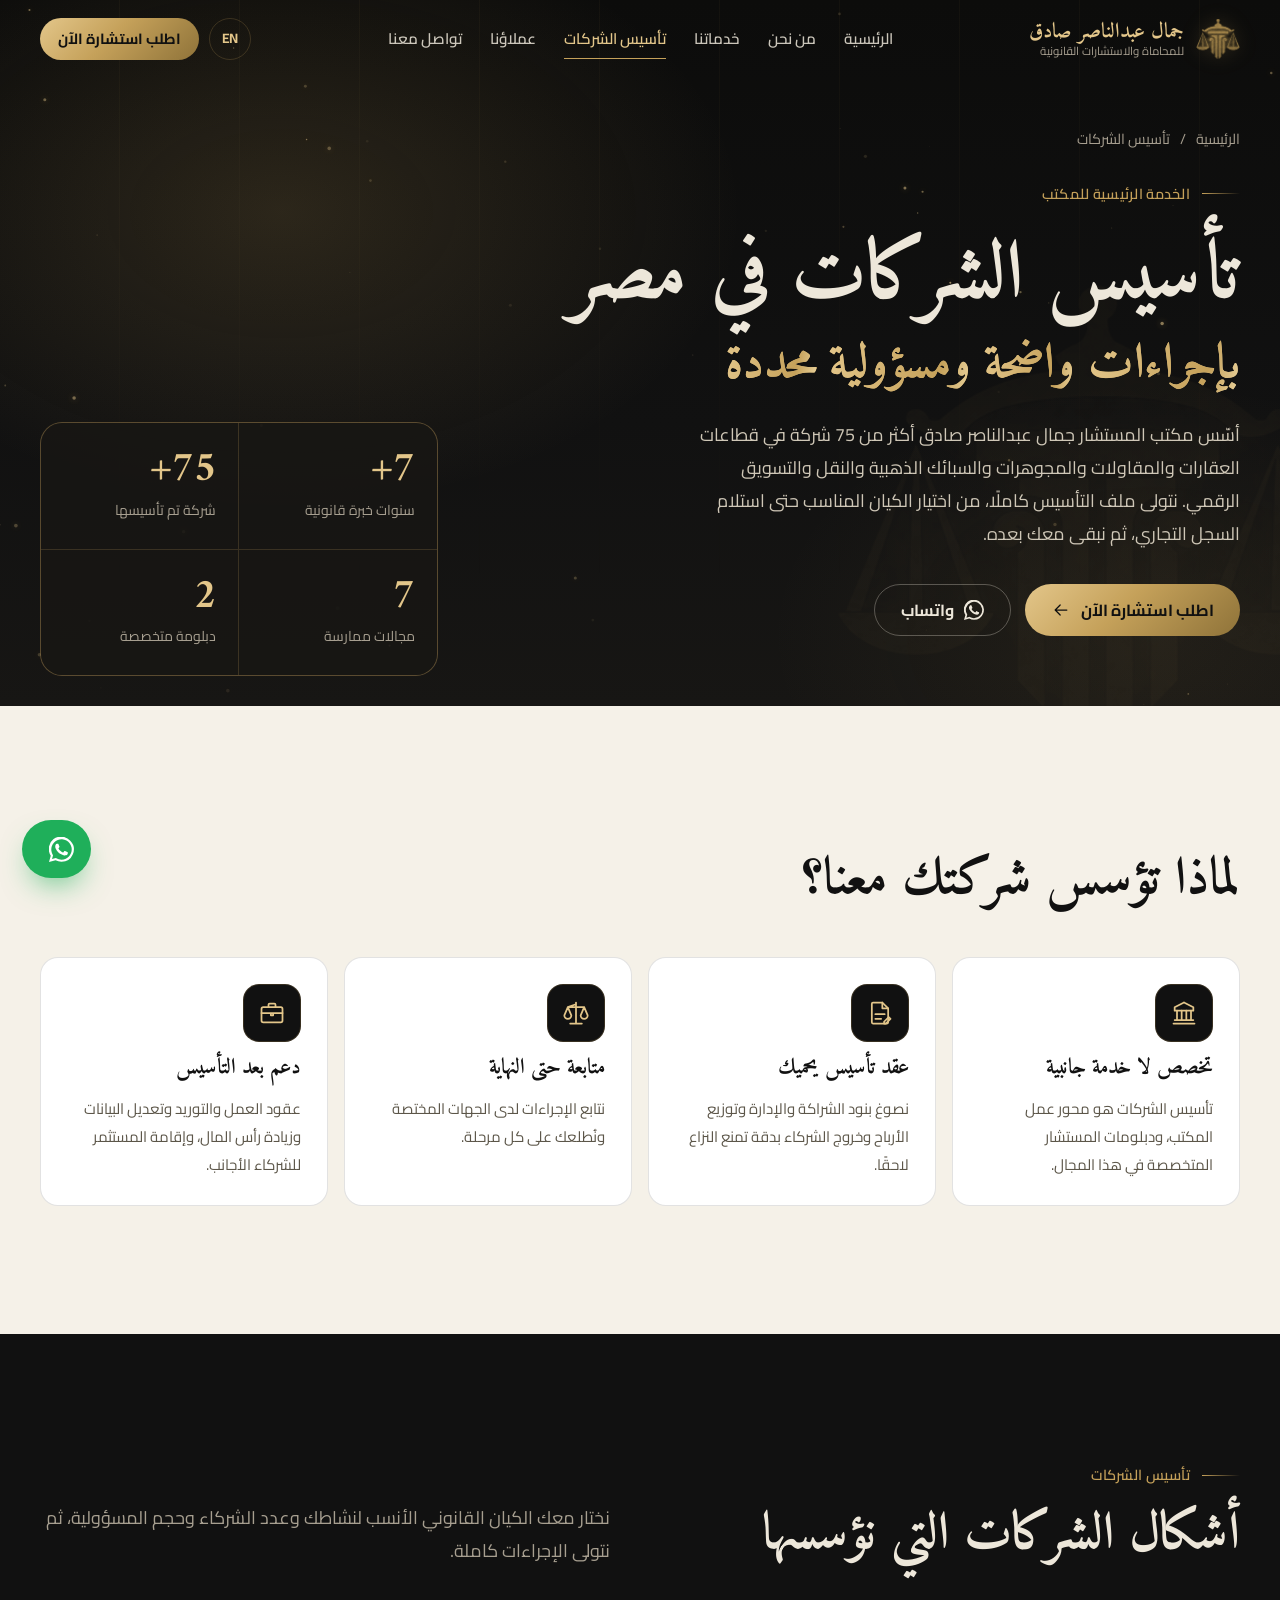
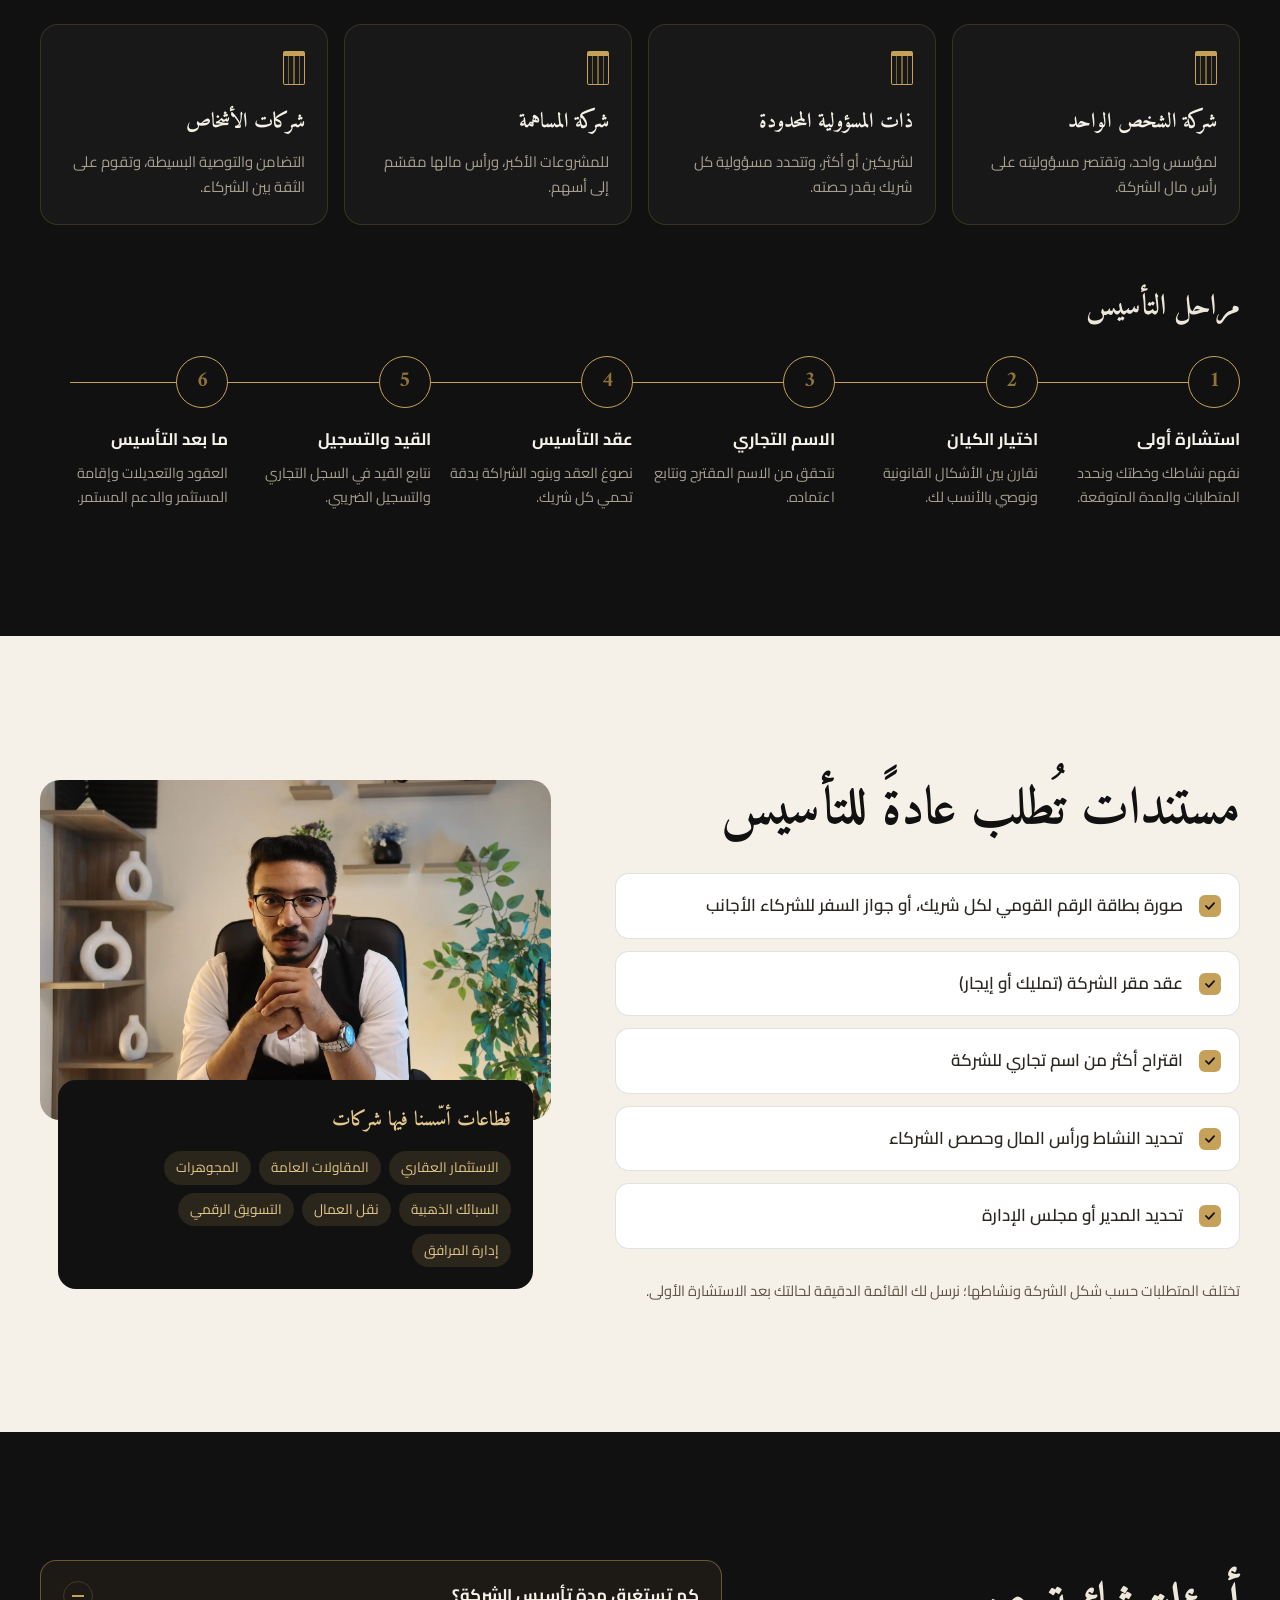
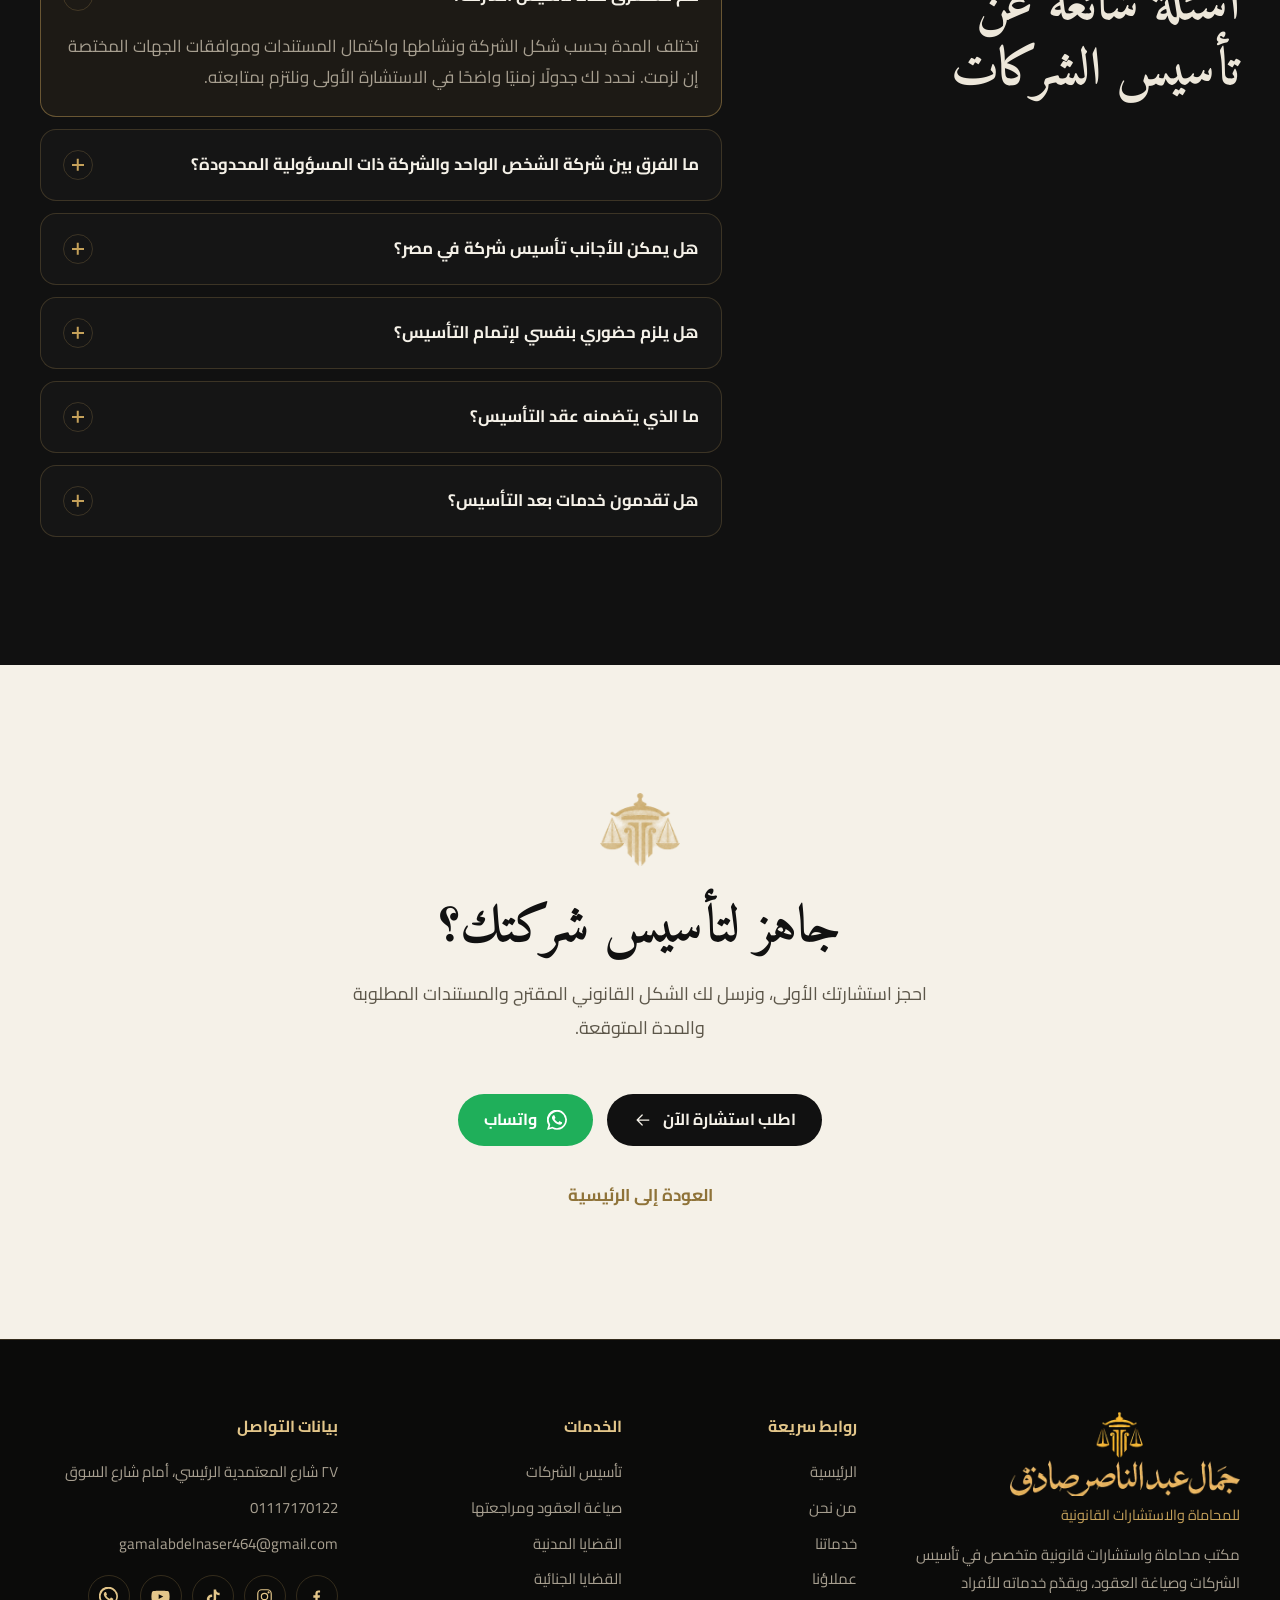
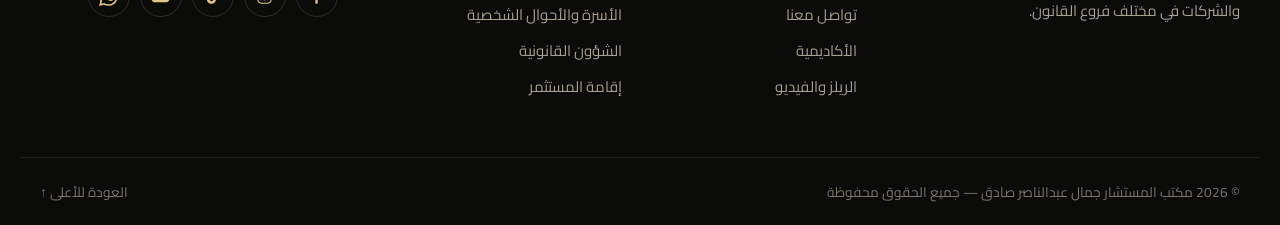
==== company-formation/index.html @ 2730f592 "Initial website: Counselor Gamal Abdel Nasser Sadek law office (AR/EN) Co-Authored-By: Claude Opus 5" ====
<!doctype html>
<html lang="ar" dir="rtl">
<head>
<meta charset="utf-8">
<meta name="viewport" content="width=device-width, initial-scale=1, viewport-fit=cover">
<title>تأسيس الشركات في مصر | محامي تأسيس شركات — المستشار جمال عبدالناصر صادق</title>
<meta name="claude:viewport-fit-sides" content="cover">
<meta name="description" content="تأسيس شركتك في مصر بخطوات قانونية سليمة: شركة الشخص الواحد، ذات المسؤولية المحدودة، المساهمة وشركات الأشخاص. صياغة عقد التأسيس والقيد في السجل التجاري والتسجيل الضريبي. +75 شركة تم تأسيسها.">
<meta name="keywords" content="تأسيس الشركات, تأسيس شركة في مصر, محامي تأسيس شركات, صياغة العقود, مراجعة العقود, محامي قضايا مدنية, محامي أحوال شخصية, إقامة مستثمر في مصر, استشارة قانونية, جمال عبدالناصر صادق"><meta name="author" content="مكتب المستشار جمال عبدالناصر صادق">
<meta name="robots" content="index, follow, max-image-preview:large">
<meta name="theme-color" content="#111111">
<link rel="canonical" href="https://www.gamalsadeklaw.com/company-formation/">
<link rel="alternate" hreflang="ar" href="https://www.gamalsadeklaw.com/company-formation/">
<link rel="alternate" hreflang="en" href="https://www.gamalsadeklaw.com/en/company-formation/">
<link rel="alternate" hreflang="x-default" href="https://www.gamalsadeklaw.com/company-formation/">
<meta property="og:type" content="website">
<meta property="og:site_name" content="مكتب المستشار جمال عبدالناصر صادق">
<meta property="og:title" content="تأسيس الشركات في مصر | محامي تأسيس شركات — المستشار جمال عبدالناصر صادق">
<meta property="og:description" content="تأسيس شركتك في مصر بخطوات قانونية سليمة: شركة الشخص الواحد، ذات المسؤولية المحدودة، المساهمة وشركات الأشخاص. صياغة عقد التأسيس والقيد في السجل التجاري والتسجيل الضريبي. +75 شركة تم تأسيسها.">
<meta property="og:url" content="https://www.gamalsadeklaw.com/company-formation/">
<meta property="og:image" content="https://www.gamalsadeklaw.com/assets/img/og-image.jpg">
<meta property="og:image:width" content="1200">
<meta property="og:image:height" content="630">
<meta property="og:locale" content="ar_EG">
<meta property="og:locale:alternate" content="en_US">
<meta name="twitter:card" content="summary_large_image">
<meta name="twitter:title" content="تأسيس الشركات في مصر | محامي تأسيس شركات — المستشار جمال عبدالناصر صادق">
<meta name="twitter:description" content="تأسيس شركتك في مصر بخطوات قانونية سليمة: شركة الشخص الواحد، ذات المسؤولية المحدودة، المساهمة وشركات الأشخاص. صياغة عقد التأسيس والقيد في السجل التجاري والتسجيل الضريبي. +75 شركة تم تأسيسها.">
<meta name="twitter:image" content="https://www.gamalsadeklaw.com/assets/img/og-image.jpg">
<link rel="icon" type="image/png" sizes="32x32" href="../assets/img/icon-32.png">
<link rel="apple-touch-icon" href="../assets/img/icon-180.png">
<link rel="manifest" href="../site.webmanifest">
<script>document.documentElement.classList.add("js");setTimeout(function(){if(!window.__siteReady){document.documentElement.classList.remove("js")}},3500)</script>
<link rel="preconnect" href="https://fonts.googleapis.com">
<link rel="preconnect" href="https://fonts.gstatic.com" crossorigin>
<link rel="stylesheet" href="https://fonts.googleapis.com/css2?family=Amiri:wght@400;700&family=Cairo:wght@400;500;600;700&family=Cormorant+Garamond:wght@500;600;700&display=swap">
<link rel="stylesheet" href="../assets/css/style.css">
<script type="application/ld+json">{"@context": "https://schema.org", "@graph": [{"@type": ["LegalService", "Attorney"], "@id": "https://www.gamalsadeklaw.com/#organization", "name": "مكتب المستشار جمال عبدالناصر صادق", "alternateName": ["مكتب المستشار جمال عبدالناصر صادق", "Counselor Gamal Abdel Nasser Sadek Law Office"], "description": "مكتب المستشار جمال عبدالناصر صادق للمحاماة والاستشارات القانونية: تأسيس الشركات وتسجيلها، صياغة العقود ومراجعتها، القضايا المدنية والجنائية والأسرة وإقامة المستثمر. خبرة +7 سنوات وتأسيس +75 شركة.", "url": "https://www.gamalsadeklaw.com/", "logo": "https://www.gamalsadeklaw.com/assets/img/icon-512.png", "image": "https://www.gamalsadeklaw.com/assets/img/og-image.jpg", "telephone": "+201117170122", "email": "gamalabdelnaser464@gmail.com", "address": {"@type": "PostalAddress", "streetAddress": "٢٧ شارع المعتمدية الرئيسي، أمام شارع السوق", "addressCountry": "EG"}, "areaServed": {"@type": "Country", "name": "Egypt"}, "founder": {"@id": "https://www.gamalsadeklaw.com/#gamal"}, "employee": {"@id": "https://www.gamalsadeklaw.com/#gamal"}, "sameAs": ["https://www.facebook.com/YourAdvisor2021", "https://www.instagram.com/gamalabdelnassersadeq/", "https://www.tiktok.com/@gamalabdelnassersadeq", "https://www.youtube.com/@gamalabdelnassersadeq"], "knowsLanguage": ["ar", "en"], "hasOfferCatalog": {"@type": "OfferCatalog", "name": "خدماتنا", "itemListElement": [{"@type": "Offer", "itemOffered": {"@type": "Service", "name": "تأسيس الشركات", "description": "الخدمات القانونية الكاملة للتأسيس والتسجيل ومتابعة الإجراءات اللازمة حتى تبدأ شركتك نشاطها."}}, {"@type": "Offer", "itemOffered": {"@type": "Service", "name": "صياغة العقود ومراجعتها", "description": "إعداد العقود ومراجعة بنودها بما يحفظ حقوق الأطراف ويقلّل احتمالات النزاع."}}, {"@type": "Offer", "itemOffered": {"@type": "Service", "name": "القضايا المدنية", "description": "تقديم الاستشارات القانونية والترافع في المنازعات المدنية."}}, {"@type": "Offer", "itemOffered": {"@type": "Service", "name": "القضايا الجنائية", "description": "تقديم الاستشارات القانونية والدفاع في القضايا الجنائية."}}, {"@type": "Offer", "itemOffered": {"@type": "Service", "name": "الأسرة والأحوال الشخصية", "description": "الاستشارات ومتابعة القضايا المتعلقة بالأسرة والأحوال الشخصية."}}, {"@type": "Offer", "itemOffered": {"@type": "Service", "name": "الشؤون القانونية", "description": "دعم قانوني مستمر للأفراد والشركات ومتابعة الإجراءات القانونية."}}, {"@type": "Offer", "itemOffered": {"@type": "Service", "name": "إقامة المستثمر", "description": "استخراج وتجديد إقامة المستثمر للأجانب الشركاء في الشركات المصرية، ومتابعة الإجراءات حتى صدورها."}}]}, "contactPoint": {"@type": "ContactPoint", "telephone": "+201117170122", "contactType": "customer service", "availableLanguage": ["Arabic", "English"]}}, {"@type": "Person", "@id": "https://www.gamalsadeklaw.com/#gamal", "name": "جمال عبدالناصر صادق", "alternateName": ["Gamal Abdel Nasser Sadek", "جمال عبدالناصر صادق"], "jobTitle": "محامٍ ومستشار قانوني", "image": "https://www.gamalsadeklaw.com/assets/img/gamal-portrait.jpg", "worksFor": {"@id": "https://www.gamalsadeklaw.com/#organization"}, "knowsAbout": ["Company formation", "Contract drafting", "Civil law", "Criminal law", "Family law"], "hasCredential": [{"@type": "EducationalOccupationalCredential", "name": "دبلومة تأسيس الشركات — Legal Hub"}, {"@type": "EducationalOccupationalCredential", "name": "دبلومة تأسيس الشركات وصياغة العقود — ليجيل استراتيجي"}], "sameAs": ["https://www.facebook.com/YourAdvisor2021", "https://www.instagram.com/gamalabdelnassersadeq/", "https://www.tiktok.com/@gamalabdelnassersadeq", "https://www.youtube.com/@gamalabdelnassersadeq"]}, {"@type": "WebSite", "@id": "https://www.gamalsadeklaw.com/#website", "url": "https://www.gamalsadeklaw.com/", "name": "مكتب المستشار جمال عبدالناصر صادق", "inLanguage": ["ar", "en"], "publisher": {"@id": "https://www.gamalsadeklaw.com/#organization"}}, {"@type": "Service", "name": "تأسيس الشركات في مصر", "serviceType": "Company formation", "description": "تأسيس شركتك في مصر بخطوات قانونية سليمة: شركة الشخص الواحد، ذات المسؤولية المحدودة، المساهمة وشركات الأشخاص. صياغة عقد التأسيس والقيد في السجل التجاري والتسجيل الضريبي. +75 شركة تم تأسيسها.", "provider": {"@id": "https://www.gamalsadeklaw.com/#organization"}, "areaServed": "EG", "url": "https://www.gamalsadeklaw.com/company-formation/"}, {"@type": "FAQPage", "mainEntity": [{"@type": "Question", "name": "كم تستغرق مدة تأسيس الشركة؟", "acceptedAnswer": {"@type": "Answer", "text": "تختلف المدة بحسب شكل الشركة ونشاطها واكتمال المستندات وموافقات الجهات المختصة إن لزمت. نحدد لك جدولًا زمنيًا واضحًا في الاستشارة الأولى ونلتزم بمتابعته."}}, {"@type": "Question", "name": "ما الفرق بين شركة الشخص الواحد والشركة ذات المسؤولية المحدودة؟", "acceptedAnswer": {"@type": "Answer", "text": "شركة الشخص الواحد يملكها مؤسس واحد وتقتصر مسؤوليته على رأس مال الشركة، أما ذات المسؤولية المحدودة فتضم شريكين أو أكثر وتتحدد مسؤولية كل شريك بقدر حصته. نساعدك على الاختيار حسب خطتك وعدد الشركاء."}}, {"@type": "Question", "name": "هل يمكن للأجانب تأسيس شركة في مصر؟", "acceptedAnswer": {"@type": "Answer", "text": "نعم في أغلب الأنشطة، مع وجود اشتراطات خاصة لبعض الأنشطة والمناطق. نراجع نشاطك والجنسيات المشاركة قبل البدء لنحدد المسار الصحيح، ونتابع بعد التأسيس استخراج إقامة المستثمر للشركاء الأجانب."}}, {"@type": "Question", "name": "هل يلزم حضوري بنفسي لإتمام التأسيس؟", "acceptedAnswer": {"@type": "Answer", "text": "يمكن متابعة كثير من الإجراءات بموجب توكيل رسمي، ونوضح لك في الاستشارة الخطوات التي قد تحتاج حضورك."}}, {"@type": "Question", "name": "ما الذي يتضمنه عقد التأسيس؟", "acceptedAnswer": {"@type": "Answer", "text": "بيانات الشركاء والاسم والنشاط والمقر ورأس المال والحصص، وطريقة الإدارة وتوزيع الأرباح والخسائر، وأحكام دخول الشركاء وخروجهم. صياغة هذه البنود بدقة هي ما يحمي الشراكة لاحقًا."}}, {"@type": "Question", "name": "هل تقدمون خدمات بعد التأسيس؟", "acceptedAnswer": {"@type": "Answer", "text": "نعم: صياغة عقود العمل والتوريد والشراكة، وتعديل بيانات الشركة، ومتابعة الشؤون القانونية للشركة بشكل مستمر."}}]}, {"@type": "BreadcrumbList", "itemListElement": [{"@type": "ListItem", "position": 1, "name": "الرئيسية", "item": "https://www.gamalsadeklaw.com/"}, {"@type": "ListItem", "position": 2, "name": "تأسيس الشركات", "item": "https://www.gamalsadeklaw.com/company-formation/"}]}]}</script>
</head>
<body class="page-formation">
<a class="skip" href="#main">تخطَّ إلى المحتوى</a>
<div class="progress" aria-hidden="true"><span></span></div>
<div class="loader" aria-hidden="true">
  <img src="../assets/img/mark-gold.webp" alt="" width="120" height="110">
  <span class="loader-line"><i></i></span>
</div>
<header class="site-header" id="top">
  <div class="wrap header-in">
    <a class="brand" href="../index.html" aria-label="مكتب المستشار جمال عبدالناصر صادق">
      <img src="../assets/img/mark-gold.webp" alt="" width="44" height="40">
      <span class="brand-text"><b>جمال عبدالناصر صادق</b><small>للمحاماة والاستشارات القانونية</small></span>
    </a>
    <nav class="nav" aria-label="القائمة">
      <ul>
        <li><a href="../index.html#home" data-nav="home">الرئيسية</a></li>
        <li><a href="../index.html#about" data-nav="about">من نحن</a></li>
        <li><a href="../index.html#services" data-nav="services">خدماتنا</a></li>
<li><a href="../company-formation/index.html" class="is-current">تأسيس الشركات</a></li>        <li><a href="../index.html#clients" data-nav="clients">عملاؤنا</a></li>
        <li><a href="../index.html#contact" data-nav="contact">تواصل معنا</a></li>
      </ul>
    </nav>
    <div class="header-actions">
      <a class="lang" href="../en/company-formation/index.html" hreflang="en" lang="en" title="English">EN</a>
      <a class="btn btn-gold btn-sm header-cta" href="../index.html#contact" data-magnetic><span>اطلب استشارة الآن</span></a>
      <button class="burger" type="button" aria-expanded="false" aria-controls="drawer" aria-label="القائمة"><i></i><i></i><i></i></button>
    </div>
  </div>
</header>
<div class="drawer" id="drawer" hidden>
  <nav aria-label="القائمة">
    <a href="../index.html#home" style="--i:1">الرئيسية</a>
    <a href="../index.html#about" style="--i:2">من نحن</a>
    <a href="../index.html#services" style="--i:3">خدماتنا</a>
<a href="../company-formation/index.html" style="--i:3">تأسيس الشركات</a>    <a href="../index.html#clients" style="--i:4">عملاؤنا</a>
    <a href="../index.html#contact" style="--i:5">تواصل معنا</a>
<a class="sub" href="../index.html#academy">الأكاديمية</a><a class="sub" href="../index.html#media">الريلز والفيديو</a>  </nav>
  <a class="btn btn-gold" href="../index.html#contact">اطلب استشارة الآن</a>
  <a class="drawer-lang" href="../en/company-formation/index.html" lang="en">English</a>
</div>
<main id="main">
<section class="hero hero-sub" aria-labelledby="fp-title">
  <canvas class="hero-dust" aria-hidden="true"></canvas>
  <img class="hero-watermark" src="../assets/img/mark-gold.webp" alt="" aria-hidden="true" width="360" height="330">
  <div class="wrap">
    <nav class="crumbs" aria-label="breadcrumb">
      <a href="../index.html">الرئيسية</a><span aria-hidden="true">/</span><span aria-current="page">تأسيس الشركات</span>
    </nav>
    <div class="hero-grid sub-grid">
      <div class="hero-copy">
        <p class="eyebrow" data-reveal><span class="rule"></span>الخدمة الرئيسية للمكتب</p>
        <h1 id="fp-title" class="hero-title">
          <span class="line" data-split>تأسيس الشركات في مصر</span>
          <span class="line gold small" data-split>بإجراءات واضحة ومسؤولية محددة</span>
        </h1>
        <p class="hero-lead" data-reveal style="--d:.4s">أسّس مكتب المستشار جمال عبدالناصر صادق أكثر من 75 شركة في قطاعات العقارات والمقاولات والمجوهرات والسبائك الذهبية والنقل والتسويق الرقمي. نتولى ملف التأسيس كاملًا، من اختيار الكيان المناسب حتى استلام السجل التجاري، ثم نبقى معك بعده.</p>
        <div class="hero-actions" data-reveal style="--d:.55s">
          <a class="btn btn-gold" href="#fp-contact" data-magnetic><span>اطلب استشارة الآن</span><svg viewBox="0 0 24 24" fill="none" stroke="currentColor" stroke-width="1.5" stroke-linecap="round" stroke-linejoin="round" aria-hidden="true" class="ico-arrow"><path d="M5 12h14M13 6l6 6-6 6"/></svg></a>
          <a class="btn btn-ghost" href="https://wa.me/201117170122?text=%D8%AA%D8%A3%D8%B3%D9%8A%D8%B3%20%D8%A7%D9%84%D8%B4%D8%B1%D9%83%D8%A7%D8%AA%20%D9%81%D9%8A%20%D9%85%D8%B5%D8%B1%20%E2%80%94%20%D8%A7%D8%B7%D9%84%D8%A8%20%D8%A7%D8%B3%D8%AA%D8%B4%D8%A7%D8%B1%D8%A9%20%D8%A7%D9%84%D8%A2%D9%86" target="_blank" rel="noopener"><svg viewBox="0 0 24 24" aria-hidden="true"><path fill="currentColor" d="M17.5 14.4c-.3-.1-1.8-.9-2-1-.3-.1-.5-.1-.7.1-.2.3-.8 1-.9 1.2-.2.2-.3.2-.6.1-.3-.1-1.3-.5-2.4-1.5-.9-.8-1.5-1.8-1.7-2.1-.2-.3 0-.5.1-.6l.4-.5c.2-.2.2-.3.3-.5.1-.2 0-.4 0-.5l-.9-2.2c-.2-.6-.5-.5-.7-.5h-.6c-.2 0-.5.1-.8.4-.3.3-1 1-1 2.5s1.1 2.9 1.2 3.1c.1.2 2.1 3.2 5.1 4.5.7.3 1.3.5 1.7.6.7.2 1.4.2 1.9.1.6-.1 1.8-.7 2-1.4.2-.7.2-1.3.2-1.4-.1-.2-.3-.3-.6-.4zM12 21.8c-1.8 0-3.5-.5-5-1.4l-.4-.2-3.7 1 1-3.6-.2-.4A9.8 9.8 0 1 1 12 21.8zm8.4-18.2A11.8 11.8 0 0 0 1.7 17.9L0 24l6.3-1.7a11.8 11.8 0 0 0 5.7 1.4A11.8 11.8 0 0 0 20.4 3.6z"/></svg><span>واتساب</span></a>
        </div>
      </div>
      <ul class="sub-stats" data-reveal="zoom">
<li><b><span class="count" data-count="7">7</span>+</b><span>سنوات خبرة قانونية</span></li><li><b><span class="count" data-count="75">75</span>+</b><span>شركة تم تأسيسها</span></li><li><b><span class="count" data-count="7">7</span></b><span>مجالات ممارسة</span></li><li><b><span class="count" data-count="2">2</span></b><span>دبلومة متخصصة</span></li>      </ul>
    </div>
  </div>
</section>
<section class="sec sec-ivory" aria-labelledby="why-title">
  <div class="wrap">
    <h2 id="why-title" class="h2" data-split>لماذا تؤسس شركتك معنا؟</h2>
    <ul class="why">
      <li data-reveal style="--d:0.0s"><span class="svc-icon"><svg viewBox="0 0 24 24" fill="none" stroke="currentColor" stroke-width="1.5" stroke-linecap="round" stroke-linejoin="round" aria-hidden="true" ><path d="M3 21h18M4 10h16M12 3 4 7v3h16V7z"/><path d="M6 10v8M10 10v8M14 10v8M18 10v8M4 18h16"/></svg></span><h3>تخصص لا خدمة جانبية</h3><p>تأسيس الشركات هو محور عمل المكتب، ودبلومات المستشار المتخصصة في هذا المجال.</p></li>
      <li data-reveal style="--d:0.08s"><span class="svc-icon"><svg viewBox="0 0 24 24" fill="none" stroke="currentColor" stroke-width="1.5" stroke-linecap="round" stroke-linejoin="round" aria-hidden="true" ><path d="M14 3H6a1 1 0 0 0-1 1v16a1 1 0 0 0 1 1h12a1 1 0 0 0 1-1V8z"/><path d="M14 3v5h5M8 13h8M8 17h5"/><path d="m15.5 19.5 4-4 1.5 1.5-4 4H15.5z"/></svg></span><h3>عقد تأسيس يحميك</h3><p>نصوغ بنود الشراكة والإدارة وتوزيع الأرباح وخروج الشركاء بدقة تمنع النزاع لاحقًا.</p></li>
      <li data-reveal style="--d:0.16s"><span class="svc-icon"><svg viewBox="0 0 24 24" fill="none" stroke="currentColor" stroke-width="1.5" stroke-linecap="round" stroke-linejoin="round" aria-hidden="true" ><path d="M12 3v18M7 21h10M5 7h14M12 4.5 5 7l-3 7a3 3 0 0 0 6 0L5 7M19 7l-3 7a3 3 0 0 0 6 0l-3-7"/></svg></span><h3>متابعة حتى النهاية</h3><p>نتابع الإجراءات لدى الجهات المختصة ونُطلعك على كل مرحلة.</p></li>
      <li data-reveal style="--d:0.24s"><span class="svc-icon"><svg viewBox="0 0 24 24" fill="none" stroke="currentColor" stroke-width="1.5" stroke-linecap="round" stroke-linejoin="round" aria-hidden="true" ><rect x="3" y="7" width="18" height="13" rx="1.5"/><path d="M9 7V5a1 1 0 0 1 1-1h4a1 1 0 0 1 1 1v2M3 12h18M11 12v2h2v-2"/></svg></span><h3>دعم بعد التأسيس</h3><p>عقود العمل والتوريد وتعديل البيانات وزيادة رأس المال، وإقامة المستثمر للشركاء الأجانب.</p></li>
    </ul>
  </div>
</section>
<section class="sec sec-dark" aria-labelledby="types-title">
  <div class="wrap">
    <div class="sec-head">
      <div>
        <p class="eyebrow" data-reveal><span class="rule"></span>تأسيس الشركات</p>
        <h2 id="types-title" class="h2" data-split>أشكال الشركات التي نؤسسها</h2>
      </div>
      <p class="lead" data-reveal>نختار معك الكيان القانوني الأنسب لنشاطك وعدد الشركاء وحجم المسؤولية، ثم نتولى الإجراءات كاملة.</p>
    </div>
    <ul class="types types-dark">
      <li data-reveal style="--d:0.0s" data-spot><span class="type-col" aria-hidden="true"></span><h3>شركة الشخص الواحد</h3><p>لمؤسس واحد، وتقتصر مسؤوليته على رأس مال الشركة.</p></li>
      <li data-reveal style="--d:0.08s" data-spot><span class="type-col" aria-hidden="true"></span><h3>ذات المسؤولية المحدودة</h3><p>لشريكين أو أكثر، وتتحدد مسؤولية كل شريك بقدر حصته.</p></li>
      <li data-reveal style="--d:0.16s" data-spot><span class="type-col" aria-hidden="true"></span><h3>شركة المساهمة</h3><p>للمشروعات الأكبر، ورأس مالها مقسّم إلى أسهم.</p></li>
      <li data-reveal style="--d:0.24s" data-spot><span class="type-col" aria-hidden="true"></span><h3>شركات الأشخاص</h3><p>التضامن والتوصية البسيطة، وتقوم على الثقة بين الشركاء.</p></li>
    </ul>
    <h2 class="h3 on-dark" data-reveal>مراحل التأسيس</h2>
    <ol class="steps steps-dark" data-steps>
      <li data-reveal style="--d:0.0s"><span class="step-n">1</span><h3>استشارة أولى</h3><p>نفهم نشاطك وخطتك ونحدد المتطلبات والمدة المتوقعة.</p></li>
      <li data-reveal style="--d:0.08s"><span class="step-n">2</span><h3>اختيار الكيان</h3><p>نقارن بين الأشكال القانونية ونوصي بالأنسب لك.</p></li>
      <li data-reveal style="--d:0.16s"><span class="step-n">3</span><h3>الاسم التجاري</h3><p>نتحقق من الاسم المقترح ونتابع اعتماده.</p></li>
      <li data-reveal style="--d:0.24s"><span class="step-n">4</span><h3>عقد التأسيس</h3><p>نصوغ العقد وبنود الشراكة بدقة تحمي كل شريك.</p></li>
      <li data-reveal style="--d:0.32s"><span class="step-n">5</span><h3>القيد والتسجيل</h3><p>نتابع القيد في السجل التجاري والتسجيل الضريبي.</p></li>
      <li data-reveal style="--d:0.4s"><span class="step-n">6</span><h3>ما بعد التأسيس</h3><p>العقود والتعديلات وإقامة المستثمر والدعم المستمر.</p></li>
    </ol>
  </div>
</section>
<section class="sec sec-ivory" aria-labelledby="docs-title">
  <div class="wrap docs-grid">
    <div class="docs">
      <h2 id="docs-title" class="h2" data-split>مستندات تُطلب عادةً للتأسيس</h2>
      <ul class="checklist"><li data-reveal style="--d:0.0s">صورة بطاقة الرقم القومي لكل شريك، أو جواز السفر للشركاء الأجانب</li><li data-reveal style="--d:0.06s">عقد مقر الشركة (تمليك أو إيجار)</li><li data-reveal style="--d:0.12s">اقتراح أكثر من اسم تجاري للشركة</li><li data-reveal style="--d:0.18s">تحديد النشاط ورأس المال وحصص الشركاء</li><li data-reveal style="--d:0.24s">تحديد المدير أو مجلس الإدارة</li></ul>
      <p class="note dark" data-reveal>تختلف المتطلبات حسب شكل الشركة ونشاطها؛ نرسل لك القائمة الدقيقة لحالتك بعد الاستشارة الأولى.</p>
    </div>
    <div class="docs-side" data-reveal="left">
      <img src="../assets/img/office-1786.webp" alt="المستشار جمال عبدالناصر صادق في مكتبه" width="1600" height="1067" loading="lazy">
      <div class="docs-sectors">
        <h3>قطاعات أسّسنا فيها شركات</h3>
        <ul class="sectors"><li>الاستثمار العقاري</li><li>المقاولات العامة</li><li>المجوهرات</li><li>السبائك الذهبية</li><li>نقل العمال</li><li>التسويق الرقمي</li><li>إدارة المرافق</li></ul>
      </div>
    </div>
  </div>
</section>
<section class="sec sec-dark faq-sec" aria-labelledby="faq-title">
  <div class="wrap faq-wrap">
    <h2 id="faq-title" class="h2" data-split>أسئلة شائعة عن تأسيس الشركات</h2>
    <div class="faq">
      <details data-reveal style="--d:0.0s" open>
        <summary><h3>كم تستغرق مدة تأسيس الشركة؟</h3><span class="plus" aria-hidden="true"></span></summary>
        <div class="ans"><p>تختلف المدة بحسب شكل الشركة ونشاطها واكتمال المستندات وموافقات الجهات المختصة إن لزمت. نحدد لك جدولًا زمنيًا واضحًا في الاستشارة الأولى ونلتزم بمتابعته.</p></div>
      </details>
      <details data-reveal style="--d:0.05s" >
        <summary><h3>ما الفرق بين شركة الشخص الواحد والشركة ذات المسؤولية المحدودة؟</h3><span class="plus" aria-hidden="true"></span></summary>
        <div class="ans"><p>شركة الشخص الواحد يملكها مؤسس واحد وتقتصر مسؤوليته على رأس مال الشركة، أما ذات المسؤولية المحدودة فتضم شريكين أو أكثر وتتحدد مسؤولية كل شريك بقدر حصته. نساعدك على الاختيار حسب خطتك وعدد الشركاء.</p></div>
      </details>
      <details data-reveal style="--d:0.1s" >
        <summary><h3>هل يمكن للأجانب تأسيس شركة في مصر؟</h3><span class="plus" aria-hidden="true"></span></summary>
        <div class="ans"><p>نعم في أغلب الأنشطة، مع وجود اشتراطات خاصة لبعض الأنشطة والمناطق. نراجع نشاطك والجنسيات المشاركة قبل البدء لنحدد المسار الصحيح، ونتابع بعد التأسيس استخراج إقامة المستثمر للشركاء الأجانب.</p></div>
      </details>
      <details data-reveal style="--d:0.15000000000000002s" >
        <summary><h3>هل يلزم حضوري بنفسي لإتمام التأسيس؟</h3><span class="plus" aria-hidden="true"></span></summary>
        <div class="ans"><p>يمكن متابعة كثير من الإجراءات بموجب توكيل رسمي، ونوضح لك في الاستشارة الخطوات التي قد تحتاج حضورك.</p></div>
      </details>
      <details data-reveal style="--d:0.2s" >
        <summary><h3>ما الذي يتضمنه عقد التأسيس؟</h3><span class="plus" aria-hidden="true"></span></summary>
        <div class="ans"><p>بيانات الشركاء والاسم والنشاط والمقر ورأس المال والحصص، وطريقة الإدارة وتوزيع الأرباح والخسائر، وأحكام دخول الشركاء وخروجهم. صياغة هذه البنود بدقة هي ما يحمي الشراكة لاحقًا.</p></div>
      </details>
      <details data-reveal style="--d:0.25s" >
        <summary><h3>هل تقدمون خدمات بعد التأسيس؟</h3><span class="plus" aria-hidden="true"></span></summary>
        <div class="ans"><p>نعم: صياغة عقود العمل والتوريد والشراكة، وتعديل بيانات الشركة، ومتابعة الشؤون القانونية للشركة بشكل مستمر.</p></div>
      </details>
    </div>
  </div>
</section>
<section class="sec sec-ivory cta-band" id="fp-contact" aria-labelledby="cta-title">
  <div class="wrap cta-in" data-reveal>
    <img src="../assets/img/mark-gold.webp" alt="" width="90" height="82" aria-hidden="true">
    <h2 id="cta-title" class="h2">جاهز لتأسيس شركتك؟</h2>
    <p class="lead">احجز استشارتك الأولى، ونرسل لك الشكل القانوني المقترح والمستندات المطلوبة والمدة المتوقعة.</p>
    <div class="hero-actions center">
      <a class="btn btn-dark" href="../index.html#contact"><span>اطلب استشارة الآن</span><svg viewBox="0 0 24 24" fill="none" stroke="currentColor" stroke-width="1.5" stroke-linecap="round" stroke-linejoin="round" aria-hidden="true" class="ico-arrow"><path d="M5 12h14M13 6l6 6-6 6"/></svg></a>
      <a class="btn btn-wa" href="https://wa.me/201117170122?text=%D8%AA%D8%A3%D8%B3%D9%8A%D8%B3%20%D8%A7%D9%84%D8%B4%D8%B1%D9%83%D8%A7%D8%AA%20%D9%81%D9%8A%20%D9%85%D8%B5%D8%B1%20%E2%80%94%20%D8%A7%D8%B7%D9%84%D8%A8%20%D8%A7%D8%B3%D8%AA%D8%B4%D8%A7%D8%B1%D8%A9%20%D8%A7%D9%84%D8%A2%D9%86" target="_blank" rel="noopener"><svg viewBox="0 0 24 24" aria-hidden="true"><path fill="currentColor" d="M17.5 14.4c-.3-.1-1.8-.9-2-1-.3-.1-.5-.1-.7.1-.2.3-.8 1-.9 1.2-.2.2-.3.2-.6.1-.3-.1-1.3-.5-2.4-1.5-.9-.8-1.5-1.8-1.7-2.1-.2-.3 0-.5.1-.6l.4-.5c.2-.2.2-.3.3-.5.1-.2 0-.4 0-.5l-.9-2.2c-.2-.6-.5-.5-.7-.5h-.6c-.2 0-.5.1-.8.4-.3.3-1 1-1 2.5s1.1 2.9 1.2 3.1c.1.2 2.1 3.2 5.1 4.5.7.3 1.3.5 1.7.6.7.2 1.4.2 1.9.1.6-.1 1.8-.7 2-1.4.2-.7.2-1.3.2-1.4-.1-.2-.3-.3-.6-.4zM12 21.8c-1.8 0-3.5-.5-5-1.4l-.4-.2-3.7 1 1-3.6-.2-.4A9.8 9.8 0 1 1 12 21.8zm8.4-18.2A11.8 11.8 0 0 0 1.7 17.9L0 24l6.3-1.7a11.8 11.8 0 0 0 5.7 1.4A11.8 11.8 0 0 0 20.4 3.6z"/></svg><span>واتساب</span></a>
    </div>
    <a class="link-arrow back" href="../index.html">العودة إلى الرئيسية</a>
  </div>
</section>
</main>
<footer class="site-footer">
  <div class="wrap footer-grid">
    <div class="f-brand">
      <img src="../assets/img/wordmark.webp" alt="مكتب المستشار جمال عبدالناصر صادق" width="260" height="95" loading="lazy">
      <p class="f-tag">للمحاماة والاستشارات القانونية</p>
      <p>مكتب محاماة واستشارات قانونية متخصص في تأسيس الشركات وصياغة العقود، ويقدّم خدماته للأفراد والشركات في مختلف فروع القانون.</p>
    </div>
    <div>
      <h3>روابط سريعة</h3>
      <ul>
<li><a href="../index.html#home">الرئيسية</a></li><li><a href="../index.html#about">من نحن</a></li><li><a href="../index.html#services">خدماتنا</a></li><li><a href="../index.html#clients">عملاؤنا</a></li><li><a href="../index.html#contact">تواصل معنا</a></li><li><a href="../index.html#academy">الأكاديمية</a></li><li><a href="../index.html#media">الريلز والفيديو</a></li>      </ul>
    </div>
    <div>
      <h3>الخدمات</h3>
      <ul>
<li><a href="../company-formation/index.html">تأسيس الشركات</a></li><li><a href="../index.html#services">صياغة العقود ومراجعتها</a></li><li><a href="../index.html#services">القضايا المدنية</a></li><li><a href="../index.html#services">القضايا الجنائية</a></li><li><a href="../index.html#services">الأسرة والأحوال الشخصية</a></li><li><a href="../index.html#services">الشؤون القانونية</a></li><li><a href="../index.html#services">إقامة المستثمر</a></li>      </ul>
    </div>
    <div>
      <h3>بيانات التواصل</h3>
      <ul class="f-contact">
        <li>٢٧ شارع المعتمدية الرئيسي، أمام شارع السوق</li>
        <li><a href="tel:+201117170122" dir="ltr">01117170122</a></li>
        <li><a href="mailto:gamalabdelnaser464@gmail.com">gamalabdelnaser464@gmail.com</a></li>
      </ul>
      <div class="socials"><a href="https://www.facebook.com/YourAdvisor2021" target="_blank" rel="noopener me" aria-label="Facebook"><svg viewBox="0 0 24 24" aria-hidden="true"><path fill="currentColor" d="M13.5 21v-7.5H16l.4-3h-2.9V8.6c0-.9.3-1.5 1.5-1.5h1.5V4.4a20 20 0 0 0-2.2-.1c-2.2 0-3.7 1.3-3.7 3.8v2.4H8v3h2.6V21z"/></svg></a>
<a href="https://www.instagram.com/gamalabdelnassersadeq/" target="_blank" rel="noopener me" aria-label="Instagram"><svg viewBox="0 0 24 24" fill="none" stroke="currentColor" stroke-width="1.5" stroke-linecap="round" stroke-linejoin="round" aria-hidden="true" ><rect x="3.5" y="3.5" width="17" height="17" rx="5"/><circle cx="12" cy="12" r="4"/><circle cx="17.2" cy="6.8" r=".6" fill="currentColor"/></svg></a>
<a href="https://www.tiktok.com/@gamalabdelnassersadeq" target="_blank" rel="noopener me" aria-label="TikTok"><svg viewBox="0 0 24 24" aria-hidden="true"><path fill="currentColor" d="M16.6 3h-3.1v12.3a2.7 2.7 0 1 1-2.7-2.7c.3 0 .6 0 .8.1V9.5a5.9 5.9 0 1 0 5 5.8V9.1a7.6 7.6 0 0 0 4.4 1.4V7.4a4.4 4.4 0 0 1-4.4-4.4z"/></svg></a>
<a href="https://www.youtube.com/@gamalabdelnassersadeq" target="_blank" rel="noopener me" aria-label="YouTube"><svg viewBox="0 0 24 24" aria-hidden="true"><path fill="currentColor" d="M23 7.2a3 3 0 0 0-2.1-2.1C19 4.6 12 4.6 12 4.6s-7 0-8.9.5A3 3 0 0 0 1 7.2 31 31 0 0 0 .5 12a31 31 0 0 0 .5 4.8 3 3 0 0 0 2.1 2.1c1.9.5 8.9.5 8.9.5s7 0 8.9-.5a3 3 0 0 0 2.1-2.1 31 31 0 0 0 .5-4.8 31 31 0 0 0-.5-4.8zM9.7 15V9l5.8 3z"/></svg></a>
<a href="https://wa.me/201117170122" target="_blank" rel="noopener" aria-label="WhatsApp"><svg viewBox="0 0 24 24" aria-hidden="true"><path fill="currentColor" d="M17.5 14.4c-.3-.1-1.8-.9-2-1-.3-.1-.5-.1-.7.1-.2.3-.8 1-.9 1.2-.2.2-.3.2-.6.1-.3-.1-1.3-.5-2.4-1.5-.9-.8-1.5-1.8-1.7-2.1-.2-.3 0-.5.1-.6l.4-.5c.2-.2.2-.3.3-.5.1-.2 0-.4 0-.5l-.9-2.2c-.2-.6-.5-.5-.7-.5h-.6c-.2 0-.5.1-.8.4-.3.3-1 1-1 2.5s1.1 2.9 1.2 3.1c.1.2 2.1 3.2 5.1 4.5.7.3 1.3.5 1.7.6.7.2 1.4.2 1.9.1.6-.1 1.8-.7 2-1.4.2-.7.2-1.3.2-1.4-.1-.2-.3-.3-.6-.4zM12 21.8c-1.8 0-3.5-.5-5-1.4l-.4-.2-3.7 1 1-3.6-.2-.4A9.8 9.8 0 1 1 12 21.8zm8.4-18.2A11.8 11.8 0 0 0 1.7 17.9L0 24l6.3-1.7a11.8 11.8 0 0 0 5.7 1.4A11.8 11.8 0 0 0 20.4 3.6z"/></svg></a></div>
    </div>
  </div>
  <div class="wrap f-bottom">
    <span>© <span data-year>2026</span> مكتب المستشار جمال عبدالناصر صادق — جميع الحقوق محفوظة</span>
    <a href="#top" class="to-top">العودة للأعلى ↑</a>
  </div>
</footer>
<a class="wa-float" href="https://wa.me/201117170122" target="_blank" rel="noopener" aria-label="تواصل عبر واتساب">
  <svg viewBox="0 0 24 24" aria-hidden="true"><path fill="currentColor" d="M17.5 14.4c-.3-.1-1.8-.9-2-1-.3-.1-.5-.1-.7.1-.2.3-.8 1-.9 1.2-.2.2-.3.2-.6.1-.3-.1-1.3-.5-2.4-1.5-.9-.8-1.5-1.8-1.7-2.1-.2-.3 0-.5.1-.6l.4-.5c.2-.2.2-.3.3-.5.1-.2 0-.4 0-.5l-.9-2.2c-.2-.6-.5-.5-.7-.5h-.6c-.2 0-.5.1-.8.4-.3.3-1 1-1 2.5s1.1 2.9 1.2 3.1c.1.2 2.1 3.2 5.1 4.5.7.3 1.3.5 1.7.6.7.2 1.4.2 1.9.1.6-.1 1.8-.7 2-1.4.2-.7.2-1.3.2-1.4-.1-.2-.3-.3-.6-.4zM12 21.8c-1.8 0-3.5-.5-5-1.4l-.4-.2-3.7 1 1-3.6-.2-.4A9.8 9.8 0 1 1 12 21.8zm8.4-18.2A11.8 11.8 0 0 0 1.7 17.9L0 24l6.3-1.7a11.8 11.8 0 0 0 5.7 1.4A11.8 11.8 0 0 0 20.4 3.6z"/></svg><span>تواصل عبر واتساب</span>
</a>
<a class="mobile-cta" href="../index.html#contact">اطلب استشارة الآن</a>
<script>window.I18N = {"lang": "ar", "dir": "rtl", "media": {"eyebrow": "الريلز والفيديو", "h2": "القانون بشرح مبسّط", "lead": "مقاطع قصيرة من حسابات المستشار تشرح حقوقك وإجراءات تأسيس الشركات والقضايا الشائعة. اسحب لتتصفح، واضغط لتشاهد.", "reel": "ريل", "play": "شاهد", "drag": "اسحب", "follow": "تابع المزيد على", "yt_h": "قناة «أ. جمال عبدالناصر صادق» على يوتيوب", "yt_p": "حلقات أطول تشرح القانون والإجراءات القانونية للأفراد والشركات خطوة بخطوة.", "yt_btn": "اشترك في القناة", "yt_play": "تشغيل أحدث الفيديوهات", "prev": "السابق", "next": "التالي"}, "contact": {"f_name": "الاسم بالكامل", "f_phone": "رقم الهاتف / واتساب", "f_email": "البريد الإلكتروني (اختياري)", "f_type": "صفة العميل", "f_type_opts": ["فرد", "شركة / مؤسسة", "محامٍ (الأكاديمية)"], "f_service": "نوع الخدمة", "f_service_ph": "اختر الخدمة", "f_city": "المدينة / المحافظة", "f_pref": "طريقة التواصل المفضلة", "f_pref_opts": ["واتساب", "مكالمة هاتفية", "زيارة المكتب"], "f_msg": "تفاصيل الاستشارة", "f_msg_ph": "اكتب باختصار موضوع الاستشارة أو نوع الشركة التي ترغب في تأسيسها…", "f_submit": "أرسل الطلب عبر واتساب", "f_note": "بالضغط على الزر يُفتح واتساب برسالة جاهزة تتضمن بياناتك، وتُرسل بعد تأكيدك.", "f_ok": "تم تجهيز رسالتك في واتساب. إذا لم يُفتح التطبيق، استخدم الرابط:", "f_ok_link": "افتح واتساب", "f_err_name": "اكتب اسمك من فضلك.", "f_err_phone": "اكتب رقم هاتف صحيح.", "f_err_service": "اختر نوع الخدمة.", "f_err_msg": "اكتب تفاصيل الاستشارة باختصار.", "wa_title": "طلب استشارة قانونية — من الموقع", "wa_labels": {"name": "الاسم", "phone": "الهاتف", "email": "البريد", "type": "صفة العميل", "service": "الخدمة", "city": "المدينة", "pref": "التواصل المفضل", "msg": "التفاصيل"}, "wa_l": "واتساب", "copied": "تم النسخ"}};</script>
<script src="../assets/js/config.js"></script>
<script src="../assets/js/main.js" defer></script>
</body>
</html>
---- assets/css/style.css ----
/* =====================================================================
   مكتب المستشار جمال عبدالناصر صادق — Style
   Layout concept: a dark chamber (black 60%) lit by gold hairlines (25%),
   alternating with ivory "paper" bands (15%) — the column & arch of the
   logo frame the portrait and repeat as section motifs.
   ===================================================================== */
:root{
  --ink:#111111; --ink-2:#171614; --ink-3:#1f1d19; --line-d:rgba(197,161,90,.22);
  --gold:#C5A15A; --gold-hi:#E3C68A; --gold-lo:#8F7339;
  --ivory:#F5F1E8; --ivory-2:#ECE5D6; --line-l:rgba(17,17,17,.12);
  --on-dark:#EDE7DA; --muted-d:#A79F90; --muted-l:#5C5649;
  --wa:#1FAF5A;
  --f-display:"Amiri","Times New Roman",serif;
  --f-body:"Cairo","Segoe UI",Tahoma,sans-serif;
  --radius:18px; --radius-sm:12px;
  --ease:cubic-bezier(.2,.7,.1,1);
  --header-h:78px;
  color-scheme:dark;
}
html[lang="en"]{ --f-display:"Cormorant Garamond","Amiri",Georgia,serif; }
*,*::before,*::after{box-sizing:border-box}
[hidden]{display:none!important}
html{scroll-behavior:smooth;-webkit-text-size-adjust:100%;scroll-padding-top:calc(var(--header-h) + 10px)}
body{margin:0;background:var(--ink);color:var(--on-dark);font-family:var(--f-body);font-size:1.0625rem;line-height:1.85;overflow-x:hidden;-webkit-font-smoothing:antialiased}
html[lang="en"] body{line-height:1.7}
img{max-width:100%;height:auto;display:block}
a{color:inherit;text-decoration:none}
button{font:inherit;color:inherit;background:none;border:0;cursor:pointer}
h1,h2,h3,h4{margin:0;font-weight:700;text-wrap:balance}
p{margin:0}
ul,ol{margin:0;padding:0;list-style:none}
:focus-visible{outline:2px solid var(--gold);outline-offset:3px;border-radius:6px}
::selection{background:var(--gold);color:var(--ink)}
.skip{position:fixed;inset-inline-start:12px;top:-60px;z-index:200;background:var(--gold);color:var(--ink);padding:8px 14px;border-radius:8px;font-weight:700}
.skip:focus{top:12px}
body::before{content:"";position:fixed;inset:0 0 auto;height:env(safe-area-inset-top,0px);z-index:60;background:var(--ink)}

.wrap{width:100%;max-width:1240px;margin-inline:auto;padding-left:max(20px,env(safe-area-inset-left,0px));padding-right:max(20px,env(safe-area-inset-right,0px))}
.center{display:flex;justify-content:center}

/* ---------- type ---------- */
.eyebrow{display:flex;align-items:center;gap:12px;color:var(--gold);font-weight:600;font-size:.9rem;letter-spacing:.02em}
html[lang="en"] .eyebrow{text-transform:uppercase;letter-spacing:.14em;font-size:.78rem}
.eyebrow .rule{width:38px;height:1px;background:linear-gradient(90deg,transparent,var(--gold))}
[dir="rtl"] .eyebrow .rule{background:linear-gradient(270deg,transparent,var(--gold))}
.h2{font-family:var(--f-display);font-size:clamp(2rem,4.2vw,3.25rem);line-height:1.25;margin-top:14px}
html[lang="en"] .h2{font-weight:600;line-height:1.1}
.h3{font-family:var(--f-display);font-size:clamp(1.4rem,2.4vw,1.8rem);margin-block:56px 22px;color:var(--ink)}
.h3.on-dark{color:var(--on-dark)}
.lead{font-size:1.125rem;color:var(--muted-d);max-width:62ch}
.muted{color:var(--muted-d);font-size:.85rem}
.break{word-break:break-all}

/* ---------- buttons ---------- */
.btn{--bg:var(--gold);--fg:var(--ink);position:relative;display:inline-flex;align-items:center;justify-content:center;gap:10px;min-height:52px;padding:0 26px;border-radius:999px;background:var(--bg);color:var(--fg);font-weight:700;font-size:1rem;overflow:hidden;isolation:isolate;transition:transform .35s var(--ease),box-shadow .35s var(--ease),background .3s}
.btn svg{width:20px;height:20px;flex:none}
.btn::after{content:"";position:absolute;inset:0;z-index:-1;background:linear-gradient(110deg,transparent 30%,rgba(255,255,255,.45) 50%,transparent 70%);transform:translateX(-120%);transition:transform .8s var(--ease)}
.btn:hover::after{transform:translateX(120%)}
.btn:hover{box-shadow:0 12px 30px -10px rgba(197,161,90,.6)}
.btn-gold{background:linear-gradient(135deg,var(--gold-hi),var(--gold) 45%,var(--gold-lo))}
.btn-ghost{--bg:transparent;--fg:var(--on-dark);border:1px solid rgba(237,231,218,.3)}
.btn-ghost:hover{border-color:var(--gold);color:var(--gold-hi);box-shadow:none}
.btn-dark{--bg:var(--ink);--fg:var(--ivory)}
.btn-dark:hover{box-shadow:0 12px 30px -12px rgba(17,17,17,.6)}
.btn-wa{--bg:var(--wa);--fg:#fff}
.btn-wa:hover{box-shadow:0 12px 30px -10px rgba(31,175,90,.55)}
.btn-sm{min-height:42px;padding:0 18px;font-size:.92rem}
.ico-arrow,.ico-chev{transition:transform .35s var(--ease)}
[dir="rtl"] .ico-arrow,[dir="rtl"] .ico-chev{transform:scaleX(-1)}
.btn:hover .ico-arrow,.link-arrow:hover .ico-arrow{transform:translateX(4px)}
[dir="rtl"] .btn:hover .ico-arrow,[dir="rtl"] .link-arrow:hover .ico-arrow{transform:scaleX(-1) translateX(4px)}
.link-arrow{display:inline-flex;align-items:center;gap:8px;color:var(--gold);font-weight:700}
.link-arrow svg{width:18px;height:18px}
.chip{display:inline-flex;align-items:center;min-height:28px;padding:0 12px;border-radius:999px;background:rgba(197,161,90,.14);color:var(--gold-hi);font-size:.8rem;font-weight:600;white-space:nowrap}
.chip-line{background:transparent;border:1px solid var(--line-d);color:var(--muted-d)}
.round{width:48px;height:48px;border-radius:50%;display:grid;place-items:center;border:1px solid var(--line-d);color:var(--gold);transition:background .3s,color .3s}
.round svg{width:20px;height:20px}
.round:hover{background:var(--gold);color:var(--ink)}
[data-reels="prev"] svg{transform:scaleX(-1)}
[dir="rtl"] [data-reels="prev"] svg{transform:none}
[dir="rtl"] [data-reels="next"] svg{transform:scaleX(-1)}

/* ---------- loader & progress ---------- */
.loader{position:fixed;inset:0;z-index:300;display:none;place-items:center;align-content:center;gap:22px;background:var(--ink);transition:opacity .6s var(--ease),visibility .6s}
.js .loader{display:grid}
.loader img{width:96px;filter:drop-shadow(0 0 24px rgba(197,161,90,.5));animation:breathe 1.6s ease-in-out infinite}
.loader-line{width:140px;height:1px;background:rgba(197,161,90,.2);overflow:hidden}
.loader-line i{display:block;height:100%;background:var(--gold);animation:load 1.1s var(--ease) forwards;transform-origin:left}
[dir="rtl"] .loader-line i{transform-origin:right}
.loaded .loader{opacity:0;visibility:hidden;pointer-events:none}
@keyframes load{from{transform:scaleX(0)}to{transform:scaleX(1)}}
@keyframes breathe{50%{transform:scale(1.06);filter:drop-shadow(0 0 40px rgba(197,161,90,.75))}}
.progress{position:fixed;inset:0 0 auto;height:2px;z-index:120;pointer-events:none}
.progress span{display:block;height:100%;background:linear-gradient(90deg,var(--gold-lo),var(--gold-hi));transform:scaleX(var(--p,0));transform-origin:left}
[dir="rtl"] .progress span{transform-origin:right}

/* ---------- header ---------- */
.site-header{position:fixed;inset:0 0 auto;top:env(safe-area-inset-top,0px);z-index:100;transition:background .4s,box-shadow .4s,backdrop-filter .4s}
.header-in{display:flex;align-items:center;justify-content:space-between;gap:18px;height:var(--header-h)}
.scrolled .site-header{background:rgba(17,17,17,.82);backdrop-filter:blur(14px) saturate(1.2);-webkit-backdrop-filter:blur(14px);box-shadow:0 1px 0 var(--line-d)}
.brand{display:flex;align-items:center;gap:12px;min-width:0}
.brand img{width:44px;height:auto;flex:none;filter:drop-shadow(0 0 10px rgba(197,161,90,.35))}
.brand-text{display:flex;flex-direction:column;line-height:1.2;min-width:0}
.brand-text b{font-family:var(--f-display);font-size:1.3rem;color:var(--gold-hi);white-space:nowrap}
html[lang="en"] .brand-text b{font-size:1.2rem;font-weight:700}
.brand-text small{font-size:.72rem;color:var(--muted-d);white-space:nowrap}
.nav ul{display:flex;gap:4px}
.nav a{position:relative;display:block;padding:8px 12px;font-weight:600;font-size:.95rem;color:var(--on-dark);opacity:.85;transition:opacity .3s,color .3s}
.nav a::after{content:"";position:absolute;inset-inline:12px;bottom:2px;height:1px;background:var(--gold);transform:scaleX(0);transition:transform .4s var(--ease)}
.nav a:hover,.nav a.is-active,.nav a.is-current{opacity:1;color:var(--gold-hi)}
.nav a:hover::after,.nav a.is-active::after,.nav a.is-current::after{transform:scaleX(1)}
.header-actions{display:flex;align-items:center;gap:10px}
.lang{display:grid;place-items:center;min-width:42px;height:42px;padding:0 10px;border-radius:999px;border:1px solid var(--line-d);font-weight:700;font-size:.85rem;color:var(--gold-hi);transition:background .3s}
.lang:hover{background:rgba(197,161,90,.12)}
.burger{display:none;width:44px;height:44px;border-radius:50%;border:1px solid var(--line-d);place-items:center;align-content:center;gap:5px}
.burger i{display:block;width:18px;height:1.5px;background:var(--gold-hi);transition:transform .35s var(--ease),opacity .3s}
.menu-open .burger i:nth-child(1){transform:translateY(6.5px) rotate(45deg)}
.menu-open .burger i:nth-child(2){opacity:0}
.menu-open .burger i:nth-child(3){transform:translateY(-6.5px) rotate(-45deg)}
.drawer{position:fixed;inset:0;z-index:90;background:rgba(17,17,17,.97);backdrop-filter:blur(10px);display:flex;flex-direction:column;justify-content:center;gap:28px;padding:calc(var(--header-h) + 20px) max(28px,env(safe-area-inset-right,0px)) calc(28px + env(safe-area-inset-bottom,0px)) max(28px,env(safe-area-inset-left,0px));opacity:0;transition:opacity .4s}
.menu-open .drawer{opacity:1}
.drawer nav{display:flex;flex-direction:column;gap:6px}
.drawer nav a{font-family:var(--f-display);font-size:clamp(1.6rem,7vw,2.2rem);color:var(--on-dark);opacity:0;transform:translateY(14px);transition:opacity .5s calc(var(--i,1)*.05s),transform .5s calc(var(--i,1)*.05s) var(--ease)}
.drawer nav a.sub{font-family:var(--f-body);font-size:1rem;color:var(--muted-d)}
.menu-open .drawer nav a{opacity:1;transform:none}
.drawer nav a:hover{color:var(--gold-hi)}
.drawer-lang{color:var(--gold);font-weight:700}

/* ---------- HERO ---------- */
.hero{position:relative;overflow:hidden;padding-top:calc(var(--header-h) + 48px);padding-bottom:40px;background:
  radial-gradient(60% 70% at 78% 30%,rgba(197,161,90,.16),transparent 60%),
  radial-gradient(50% 60% at 10% 90%,rgba(197,161,90,.07),transparent 60%),
  linear-gradient(180deg,#0c0c0b,var(--ink) 60%,var(--ink-2))}
[dir="rtl"] .hero{background:
  radial-gradient(60% 70% at 22% 30%,rgba(197,161,90,.16),transparent 60%),
  radial-gradient(50% 60% at 90% 90%,rgba(197,161,90,.07),transparent 60%),
  linear-gradient(180deg,#0c0c0b,var(--ink) 60%,var(--ink-2))}
.hero::before{content:"";position:absolute;inset:0;pointer-events:none;background:repeating-linear-gradient(90deg,transparent 0 119px,rgba(197,161,90,.045) 119px 120px);mask-image:linear-gradient(180deg,#000,transparent 85%)}
.hero-dust{position:absolute;inset:0;width:100%;height:100%;pointer-events:none;opacity:.9}
.hero-watermark{position:absolute;width:min(44vw,520px);inset-inline-start:-6%;bottom:-8%;opacity:.045;pointer-events:none;filter:blur(.5px)}
.hero-grid{position:relative;display:grid;grid-template-columns:1.12fr .88fr;gap:clamp(28px,5vw,72px);align-items:center}
.hero-copy{min-width:0}
.hero-title{font-family:var(--f-display);font-size:clamp(2.6rem,6.4vw,5.2rem);line-height:1.18;margin-block:22px 24px;letter-spacing:-.005em}
html[lang="en"] .hero-title{font-weight:600;line-height:1.02;letter-spacing:-.01em}
.hero-title .line{display:block}
.hero-title .gold{background:linear-gradient(100deg,var(--gold-hi),var(--gold) 40%,#f3dfae 55%,var(--gold-lo));-webkit-background-clip:text;background-clip:text;color:transparent;background-size:200% 100%;animation:sheen 6s ease-in-out infinite}
.hero-title .gold .w{background:inherit;-webkit-background-clip:text;background-clip:text;color:transparent}
.hero-title .small{font-size:.6em;margin-top:.2em}
@keyframes sheen{50%{background-position:100% 0}}
.hero-lead{font-size:clamp(1.05rem,1.4vw,1.2rem);color:#cfc7b7;max-width:56ch}
.hero-actions{display:flex;flex-wrap:wrap;gap:14px;margin-top:34px}
.hero-actions.center{justify-content:center}
.hero-visual{position:relative;justify-self:center;width:min(100%,430px)}
.arch{position:relative;aspect-ratio:400/520;max-width:100%;border-radius:999px 999px 18px 18px;overflow:hidden;background:#d9d6d0;box-shadow:0 40px 80px -30px rgba(0,0,0,.8),0 0 0 8px rgba(17,17,17,.6),0 0 0 9px var(--line-d);transform-style:preserve-3d;transition:transform .6s var(--ease)}
.arch picture,.arch img{width:100%;height:100%}
.arch img{object-fit:cover;object-position:50% 20%;transform:scale(1.04);transition:transform 1.2s var(--ease)}
.arch:hover img{transform:scale(1.08)}
.arch::after{content:"";position:absolute;inset:0;background:linear-gradient(180deg,transparent 55%,rgba(17,17,17,.55));pointer-events:none}
.arch-line{position:absolute;inset:-14px;width:calc(100% + 28px);height:calc(100% + 28px);z-index:2;pointer-events:none;overflow:visible}
.arch-line path{fill:none;stroke:var(--gold);stroke-width:1;vector-effect:non-scaling-stroke;stroke-dasharray:1;stroke-dashoffset:0;transition:stroke-dashoffset 2.2s var(--ease) .4s}
.js .hero-visual:not(.is-in) .arch-line path{stroke-dashoffset:1}
.hero-visual .arch-line{inset:auto;top:-14px;left:-14px}
.glass{background:rgba(23,22,20,.72);backdrop-filter:blur(14px);-webkit-backdrop-filter:blur(14px);border:1px solid var(--line-d)}
.hero-badge{position:absolute;inset-inline-start:-34px;bottom:64px;z-index:3;display:grid;grid-template-columns:auto auto;align-items:baseline;column-gap:2px;padding:16px 20px;border-radius:16px;animation:float 6s ease-in-out infinite}
.hero-badge b{font-family:var(--f-display);font-size:2.4rem;line-height:1;color:var(--gold-hi)}
.hero-badge>span{font-size:1.6rem;color:var(--gold)}
.hero-badge small{grid-column:1/-1;font-size:.8rem;color:var(--muted-d);max-width:15ch;line-height:1.5;margin-top:6px}
.hero-quote{position:absolute;inset-inline-start:-44px;top:14%;z-index:3;writing-mode:vertical-rl;font-family:var(--f-display);font-size:1.05rem;color:var(--gold);letter-spacing:.06em;opacity:.85}
html[lang="en"] .hero-quote{font-style:italic}
@keyframes float{50%{transform:translateY(-10px)}}
.stats{position:relative;display:grid;grid-template-columns:repeat(4,1fr);margin-top:64px;border-top:1px solid var(--line-d)}
.stats li{display:flex;flex-direction:column;gap:4px;padding:26px 22px 8px;border-inline-start:1px solid var(--line-d)}
.stats li:first-child{border-inline-start:0;padding-inline-start:0}
.stats b{font-family:var(--f-display);font-size:clamp(2.2rem,4vw,3.2rem);line-height:1;color:var(--gold-hi);font-variant-numeric:tabular-nums}
.stats li>span{color:var(--muted-d);font-size:.95rem}

/* ---------- sections ---------- */
.sec{position:relative;padding-block:clamp(80px,10vw,130px)}
.sec-dark{background:var(--ink-2)}
.sec-dark:nth-of-type(odd){background:var(--ink)}
.sec-ivory{background:var(--ivory);color:#2a2721;color-scheme:light}
.sec-ivory .lead,.sec-ivory .muted{color:var(--muted-l)}
.sec-ivory .h2{color:var(--ink)}
.sec-ivory .eyebrow{color:var(--gold-lo)}
.sec-head{display:grid;grid-template-columns:1fr 1fr;gap:24px 60px;align-items:end;margin-bottom:56px}
.sec-head>*{min-width:0}
.sec-ivory .chip-line{border-color:var(--line-l);color:var(--muted-l)}
.note{margin-top:28px;color:var(--muted-d);font-size:.95rem;text-align:center}
.note.dark{color:var(--muted-l);text-align:start;font-size:.92rem}

/* about */
.about-grid{display:grid;grid-template-columns:.95fr 1.05fr;gap:clamp(32px,6vw,80px);align-items:center}
.about-photo{position:relative;margin:0}
.about-photo img{width:100%;aspect-ratio:4/5;object-fit:cover;object-position:50% 30%;border-radius:220px 220px var(--radius) var(--radius)}
.about-photo::before{content:"";position:absolute;inset:-14px 14px 14px -14px;border:1px solid var(--gold);border-radius:220px 220px var(--radius) var(--radius);z-index:0;pointer-events:none}
[dir="rtl"] .about-photo::before{inset:-14px -14px 14px 14px}
.about-photo img{position:relative;z-index:1}
.about-photo figcaption{position:absolute;z-index:2;inset-inline-end:-18px;bottom:28px;display:flex;align-items:center;gap:10px;padding:12px 18px;border-radius:14px;background:var(--ink);color:var(--gold-hi);font-family:var(--f-display);font-size:1.1rem;box-shadow:0 20px 40px -18px rgba(0,0,0,.5)}
.about-photo figcaption img{width:30px;aspect-ratio:auto;border-radius:0}
.about-copy{display:flex;flex-direction:column;gap:18px;min-width:0}
.about-copy .lead{color:#2a2721;font-size:1.2rem}
.about-copy p:not(.lead):not(.eyebrow){color:var(--muted-l)}
.creds{display:grid;grid-template-columns:1fr 1fr;gap:16px;margin-top:10px}
.cred{padding:20px;border-radius:var(--radius-sm);background:#fff;border:1px solid var(--line-l)}
.cred h3{display:flex;align-items:center;gap:10px;font-size:1rem;color:var(--ink);margin-bottom:10px}
.cred h3 svg{width:24px;height:24px;color:var(--gold-lo);flex:none}
.cred li,.cred p{font-size:.92rem;color:var(--muted-l);line-height:1.7}
.cred li{position:relative;padding-inline-start:16px}
.cred li+li{margin-top:6px}
.cred li::before{content:"";position:absolute;inset-inline-start:0;top:.75em;width:6px;height:6px;border-radius:50%;background:var(--gold)}
.values{display:grid;grid-template-columns:repeat(3,1fr);margin-top:72px;border-top:1px solid var(--line-l)}
.values li{padding:28px 28px 0;border-inline-start:1px solid var(--line-l)}
.values li:first-child{border-inline-start:0;padding-inline-start:0}
.values h3{font-family:var(--f-display);font-size:1.6rem;color:var(--ink);margin-bottom:8px}
.values p{color:var(--muted-l);font-size:.98rem}

/* services */
.svc-grid{display:grid;grid-template-columns:repeat(3,1fr);gap:18px}
.svc{--mx:50%;--my:50%;position:relative;display:flex;flex-direction:column;gap:14px;padding:30px;border-radius:var(--radius);background:linear-gradient(180deg,rgba(255,255,255,.035),rgba(255,255,255,.01));border:1px solid rgba(197,161,90,.16);overflow:hidden;transition:border-color .4s,transform .5s var(--ease)}
[data-spot]::before{content:"";position:absolute;inset:0;pointer-events:none;background:radial-gradient(360px circle at var(--mx,50%) var(--my,50%),rgba(197,161,90,.14),transparent 60%);opacity:0;transition:opacity .4s}
[data-spot]:hover::before{opacity:1}
.svc:hover{border-color:rgba(197,161,90,.45);transform:translateY(-4px)}
.svc-top{display:flex;align-items:center;justify-content:space-between;gap:12px}
.svc-icon{display:grid;place-items:center;width:58px;height:58px;border-radius:16px;background:rgba(197,161,90,.1);border:1px solid var(--line-d);color:var(--gold-hi)}
.svc-icon svg{width:28px;height:28px}
.svc-icon path,.svc-icon circle,.svc-icon rect{stroke-dasharray:80;stroke-dashoffset:0;transition:stroke-dashoffset 1.2s var(--ease)}
.svc:hover .svc-icon path,.svc:hover .svc-icon circle,.svc:hover .svc-icon rect{animation:draw 1.2s var(--ease)}
@keyframes draw{from{stroke-dashoffset:80}to{stroke-dashoffset:0}}
.svc h3{font-family:var(--f-display);font-size:1.55rem;color:var(--ivory);line-height:1.3}
.svc p{color:var(--muted-d);font-size:.98rem}
.svc-actions{margin-top:auto;padding-top:8px;display:flex;flex-wrap:wrap;align-items:center;justify-content:space-between;gap:12px}
.svc-feature{grid-row:span 3;background:
  radial-gradient(120% 80% at 100% 0,rgba(197,161,90,.22),transparent 55%),
  linear-gradient(180deg,#1d1a14,#14130f);border-color:rgba(197,161,90,.45)}
[dir="rtl"] .svc-feature{background:radial-gradient(120% 80% at 0 0,rgba(197,161,90,.22),transparent 55%),linear-gradient(180deg,#1d1a14,#14130f)}
.svc-feature h3{font-size:2.1rem}
.svc-feature::after{content:"";position:absolute;width:220px;height:220px;inset-inline-end:-50px;bottom:-40px;background:url(../img/mark-gold.webp) center/contain no-repeat;opacity:.07;pointer-events:none}
.ticks{display:grid;gap:10px;margin-top:6px}
.ticks li{position:relative;padding-inline-start:30px;color:#d8d0bf;font-size:.97rem}
.ticks li::before{content:"";position:absolute;inset-inline-start:0;top:.35em;width:18px;height:18px;border-radius:50%;border:1px solid var(--gold);background:radial-gradient(circle,var(--gold) 0 3px,transparent 3.5px)}

/* formation */
.types{display:grid;grid-template-columns:repeat(4,1fr);gap:16px}
.types li{position:relative;padding:26px 22px 24px;border-radius:var(--radius);background:#fff;border:1px solid var(--line-l);overflow:hidden;transition:transform .5s var(--ease),box-shadow .5s}
.types li:hover{transform:translateY(-5px);box-shadow:0 24px 40px -24px rgba(17,17,17,.3)}
.type-col{display:block;width:22px;height:34px;margin-bottom:18px;border:1.5px solid var(--gold);border-top-width:5px;border-radius:2px;background:repeating-linear-gradient(90deg,transparent 0 4px,rgba(197,161,90,.55) 4px 5.5px)}
.types h4,.types h3{font-family:var(--f-display);font-size:1.3rem;color:var(--ink);margin-bottom:8px}
.types p{font-size:.93rem;color:var(--muted-l);line-height:1.7}
.types-dark li{background:rgba(255,255,255,.03);border-color:rgba(197,161,90,.18)}
.types-dark h3{color:var(--ivory)}
.types-dark p{color:var(--muted-d)}
.steps{position:relative;display:grid;grid-template-columns:repeat(6,1fr);gap:14px;counter-reset:s}
.steps::before{content:"";position:absolute;top:26px;inset-inline:30px;height:1px;background:var(--line-l)}
.steps::after{content:"";position:absolute;top:26px;inset-inline-start:30px;width:calc(100% - 60px);height:1px;background:var(--gold);transform:scaleX(var(--sp,0));transform-origin:left;transition:transform 1.6s var(--ease)}
[dir="rtl"] .steps::after{transform-origin:right}
.steps li{position:relative;z-index:1;min-width:0}
.step-n{display:grid;place-items:center;width:52px;height:52px;margin-bottom:16px;border-radius:50%;background:var(--ivory);border:1px solid var(--gold);font-family:var(--f-display);font-size:1.35rem;font-weight:700;color:var(--gold-lo);transition:background .4s,color .4s}
.steps li:hover .step-n{background:var(--gold);color:var(--ink)}
.steps h4,.steps h3{font-size:1.05rem;color:var(--ink);margin-bottom:6px}
.steps p{font-size:.9rem;color:var(--muted-l);line-height:1.65}
.steps-dark::before{background:var(--line-d)}
.steps-dark .step-n{background:var(--ink-2)}
.sec-dark:nth-of-type(odd) .steps-dark .step-n{background:var(--ink)}
.steps-dark h3{color:var(--ivory)}
.steps-dark p{color:var(--muted-d)}
.formation .center{margin-top:56px}

/* media / reels */
.media{overflow:hidden}
.reels{position:relative}
.reels-track{display:flex;gap:22px;overflow-x:auto;scroll-snap-type:x mandatory;scrollbar-width:none;padding:20px max(20px,calc((100vw - 1240px)/2 + 20px)) 30px;cursor:grab;-webkit-overflow-scrolling:touch}
.reels-track::-webkit-scrollbar{display:none}
.reels-track.dragging{cursor:grabbing;scroll-snap-type:none}
.reels-track.dragging *{pointer-events:none}
.reel{position:relative;flex:0 0 clamp(220px,24vw,290px);aspect-ratio:9/16;max-width:78vw;scroll-snap-align:center;border-radius:28px;overflow:hidden;background:#000;border:1px solid rgba(197,161,90,.25);box-shadow:0 30px 60px -30px rgba(0,0,0,.9);transform:scale(.94);opacity:.75;transition:transform .6s var(--ease),opacity .6s,border-color .4s}
.reel.is-center{transform:scale(1);opacity:1;border-color:rgba(197,161,90,.6)}
.reel::before{content:"";position:absolute;top:10px;left:50%;width:70px;height:5px;margin-left:-35px;border-radius:9px;background:rgba(255,255,255,.25);z-index:3}
.reel-poster{position:absolute;inset:0;width:100%;height:100%;display:block;text-align:start}
.reel-poster img{width:100%;height:100%;object-fit:cover;transition:transform 1.2s var(--ease),filter .6s}
.reel-poster::after{content:"";position:absolute;inset:0;background:linear-gradient(180deg,rgba(17,17,17,.15) 20%,rgba(17,17,17,.15) 45%,rgba(17,17,17,.92));transition:background .5s}
.reel:hover .reel-poster img{transform:scale(1.06)}
.reel-meta{position:absolute;inset:auto 0 0;z-index:2;padding:22px;display:flex;flex-direction:column;gap:8px}
.reel-plat{display:inline-flex;align-items:center;gap:8px;font-size:.78rem;font-weight:700;color:var(--gold-hi);letter-spacing:.04em}
.reel-plat svg{width:16px;height:16px}
.reel-title{font-family:var(--f-display);font-size:1.3rem;line-height:1.35;color:#fff}
.reel-play{position:absolute;top:50%;left:50%;z-index:2;width:74px;height:74px;margin:-37px 0 0 -37px;border-radius:50%;display:grid;place-items:center;background:rgba(197,161,90,.92);color:var(--ink);box-shadow:0 0 0 0 rgba(197,161,90,.6);animation:ping 2.4s infinite}
.reel-play svg{width:30px;height:30px;margin-inline-start:4px}
[dir="rtl"] .reel-play svg{margin-inline-start:0;margin-inline-end:-4px}
.reel-num{position:absolute;top:26px;inset-inline-end:20px;z-index:2;font-family:var(--f-display);font-size:1rem;color:rgba(255,255,255,.8)}
.reel iframe,.reel .yt-host{position:absolute;inset:0;width:100%;height:100%;border:0;z-index:4}
@keyframes ping{0%{box-shadow:0 0 0 0 rgba(197,161,90,.55)}80%,100%{box-shadow:0 0 0 22px rgba(197,161,90,0)}}
.reels-ui{display:flex;align-items:center;justify-content:space-between;gap:20px;flex-wrap:wrap;margin-top:6px}
.reels-follow{display:flex;align-items:center;gap:14px;color:var(--muted-d);font-size:.92rem;flex-wrap:wrap}
.reels-nav{display:flex;align-items:center;gap:14px}
.reels-dots{display:flex;gap:6px}
.reels-dots i{width:6px;height:6px;border-radius:9px;background:rgba(197,161,90,.3);transition:width .4s var(--ease),background .4s}
.reels-dots i.on{width:22px;background:var(--gold)}
.yt{display:grid;grid-template-columns:1.35fr .65fr;gap:clamp(24px,4vw,56px);align-items:center;margin-top:80px;padding:clamp(16px,2vw,22px);border-radius:28px;background:linear-gradient(135deg,rgba(197,161,90,.12),rgba(255,255,255,.02));border:1px solid var(--line-d)}
.yt-player{position:relative;aspect-ratio:16/9;max-width:100%;border-radius:18px;overflow:hidden;background:#000}
.yt-player img{width:100%;height:100%;object-fit:cover;filter:brightness(.55) saturate(.9);transition:transform 1.2s var(--ease)}
.yt-player:hover img{transform:scale(1.04)}
.yt-player iframe,.yt-player .yt-host{position:absolute;inset:0;width:100%;height:100%;border:0}
.yt-play{position:absolute;inset:0;display:flex;flex-direction:column;align-items:center;justify-content:center;gap:16px;color:#fff}
.yt-play b{font-weight:700;font-size:1rem}
.pulse{display:grid;place-items:center;width:86px;height:86px;border-radius:50%;background:#e62117;color:#fff;animation:ping 2.4s infinite;transition:transform .4s var(--ease)}
.yt-play:hover .pulse{transform:scale(1.08)}
.pulse svg{width:34px;height:34px;margin-left:4px}
.yt-copy{display:flex;flex-direction:column;gap:14px;align-items:flex-start;padding-inline-end:12px;min-width:0}
.yt-logo{display:inline-flex;align-items:center;gap:8px;font-weight:700;color:#fff}
.yt-logo svg{width:28px;height:28px;color:#e62117}
.yt-copy h3{font-family:var(--f-display);font-size:1.7rem;line-height:1.35;color:var(--ivory)}
.yt-copy p{color:var(--muted-d)}

/* socials */
.socials{display:flex;gap:10px;flex-wrap:wrap}
.socials a{display:grid;place-items:center;width:42px;height:42px;border-radius:50%;border:1px solid var(--line-d);color:var(--gold-hi);transition:background .3s,color .3s,transform .3s var(--ease)}
.socials a:hover{background:var(--gold);color:var(--ink);transform:translateY(-3px)}
.socials svg{width:19px;height:19px}

/* clients */
.marquee{overflow:hidden;border-block:1px solid var(--line-l);padding-block:18px;margin-bottom:56px;mask-image:linear-gradient(90deg,transparent,#000 10%,#000 90%,transparent)}
.marquee-track{display:flex;align-items:center;gap:40px;width:max-content;animation:marquee 38s linear infinite}
[dir="rtl"] .marquee-track{animation-name:marquee-rtl}
.marquee:hover .marquee-track{animation-play-state:paused}
.marquee span{font-family:var(--f-display);font-size:clamp(2rem,4.5vw,3.4rem);font-weight:700;color:transparent;-webkit-text-stroke:1px var(--gold-lo);white-space:nowrap;transition:color .4s}
.marquee span:hover{color:var(--gold)}
.marquee i{color:var(--gold);font-style:normal;font-size:1.2rem}
@keyframes marquee{to{transform:translateX(-50%)}}
@keyframes marquee-rtl{to{transform:translateX(50%)}}
.client-grid{display:grid;grid-template-columns:repeat(4,1fr);gap:16px}
.client-grid li{--mx:50%;--my:50%;position:relative;display:flex;flex-direction:column;align-items:flex-start;gap:12px;padding:24px;border-radius:var(--radius);background:#fff;border:1px solid var(--line-l);overflow:hidden;transition:transform .5s var(--ease),box-shadow .5s}
.client-grid li:hover{transform:translateY(-4px);box-shadow:0 24px 40px -26px rgba(17,17,17,.35)}
.client-grid [data-spot]::before{background:radial-gradient(300px circle at var(--mx) var(--my),rgba(197,161,90,.16),transparent 60%)}
.mono{display:grid;place-items:center;width:54px;height:54px;border-radius:50%;background:var(--ink);color:var(--gold-hi);font-family:var(--f-display);font-size:1.6rem;font-weight:700;box-shadow:inset 0 0 0 1px var(--gold-lo)}
.client-grid h3{font-size:1.02rem;line-height:1.55;color:var(--ink)}
.client-more{justify-content:center;background:var(--ink)!important;border-color:var(--ink)!important}
.client-more b{font-family:var(--f-display);font-size:3rem;line-height:1;color:var(--gold-hi)}
.client-more>span{color:var(--muted-d)}
.partner{display:flex;flex-wrap:wrap;align-items:center;gap:12px 18px;margin-top:40px;padding:22px 26px;border-radius:var(--radius);border:1px dashed rgba(143,115,57,.5)}
.partner>span{color:var(--muted-l)}
.partner>b{font-family:var(--f-display);font-size:1.4rem;color:var(--ink)}
.sectors{display:flex;flex-wrap:wrap;gap:8px;margin-inline-start:auto}
.sectors li{padding:4px 12px;border-radius:999px;background:var(--ivory-2);color:#4a4438;font-size:.85rem}

/* academy */
.academy{background:radial-gradient(70% 60% at 50% 0,rgba(197,161,90,.12),transparent 70%),var(--ink)!important}
.courses{display:grid;grid-template-columns:1fr 1fr;gap:22px}
.course{position:relative;display:flex;flex-direction:column;gap:14px;padding:clamp(26px,3vw,40px);border-radius:24px;background:linear-gradient(180deg,#1b1915,#131210);border:1px solid rgba(197,161,90,.3);overflow:hidden}
.course::after{content:"";position:absolute;inset:0 0 auto;height:3px;background:linear-gradient(90deg,transparent,var(--gold),transparent)}
.course-head{display:flex;align-items:center;justify-content:space-between;gap:14px;flex-wrap:wrap}
.course-n{display:grid;place-items:center;width:62px;height:62px;border-radius:18px;background:var(--gold);color:var(--ink)}
.course-n svg{width:30px;height:30px}
.chips{display:flex;gap:8px;flex-wrap:wrap}
.course h3{font-family:var(--f-display);font-size:clamp(1.6rem,2.6vw,2.1rem);color:var(--ivory);line-height:1.3}
.course>p{color:var(--muted-d)}
.course h4{font-size:.85rem;color:var(--gold);letter-spacing:.06em;margin-top:6px}
.topics{display:grid;grid-template-columns:1fr 1fr;gap:10px 18px;counter-reset:t;margin-bottom:12px}
.topics li{position:relative;padding-inline-start:34px;font-size:.93rem;color:#d8d0bf;line-height:1.6;counter-increment:t}
.topics li::before{content:counter(t);position:absolute;inset-inline-start:0;top:0;width:24px;height:24px;border-radius:50%;display:grid;place-items:center;border:1px solid var(--line-d);font-size:.75rem;color:var(--gold-hi)}
.course .btn{align-self:flex-start;margin-top:auto}

/* contact */
.contact-grid{display:grid;grid-template-columns:1.25fr .75fr;gap:clamp(28px,5vw,64px);align-items:start}
.contact-form-wrap{display:flex;flex-direction:column;gap:16px;min-width:0}
.consult{display:grid;grid-template-columns:1fr 1fr;gap:18px;margin-top:18px;padding:clamp(20px,3vw,34px);border-radius:24px;background:#fff;border:1px solid var(--line-l);box-shadow:0 30px 60px -40px rgba(17,17,17,.4)}
.field{display:flex;flex-direction:column;gap:8px;min-width:0;border:0;margin:0;padding:0}
.field.full,.consult .full{grid-column:1/-1}
.field label,.field legend{font-weight:700;font-size:.92rem;color:var(--ink);padding:0}
.field em{color:#b0452f;font-style:normal}
.field input,.field select,.field textarea{width:100%;min-height:52px;padding:12px 16px;border-radius:12px;border:1px solid #d9d2c3;background:#fbf9f4;color:var(--ink);font:inherit;font-size:1rem;transition:border-color .3s,box-shadow .3s,background .3s}
.field textarea{resize:vertical;min-height:130px;line-height:1.7}
.field select{appearance:none;-webkit-appearance:none;background-image:url("data:image/svg+xml,%3Csvg xmlns='http://www.w3.org/2000/svg' viewBox='0 0 24 24' fill='none' stroke='%238F7339' stroke-width='2' stroke-linecap='round'%3E%3Cpath d='m6 9 6 6 6-6'/%3E%3C/svg%3E");background-position:right 14px center;background-size:18px;background-repeat:no-repeat;padding-inline-end:44px}
[dir="rtl"] .field select{background-position:left 14px center}
.field input:focus,.field select:focus,.field textarea:focus{outline:none;border-color:var(--gold);background:#fff;box-shadow:0 0 0 4px rgba(197,161,90,.18)}
.field.invalid input,.field.invalid select,.field.invalid textarea{border-color:#c0563f}
.err{color:#b0452f;font-size:.82rem;min-height:0}
.seg{display:flex;flex-wrap:wrap;gap:8px}
.seg input{position:absolute;opacity:0;pointer-events:none}
.seg label{padding:10px 18px;border-radius:999px;border:1px solid #d9d2c3;background:#fbf9f4;font-weight:600;font-size:.92rem;cursor:pointer;transition:all .3s}
.seg input:checked+label{background:var(--ink);color:var(--gold-hi);border-color:var(--ink)}
.seg input:focus-visible+label{outline:2px solid var(--gold);outline-offset:2px}
.submit-row{display:flex;flex-direction:row;flex-wrap:wrap;align-items:center;gap:14px}
.hint{font-size:.85rem;color:var(--muted-l);flex:1 1 220px}
.form-ok{padding:14px 18px;border-radius:12px;background:#e9f6ee;color:#14532d;font-weight:600}
.form-ok a{text-decoration:underline}
.contact-card{position:sticky;top:calc(var(--header-h) + 20px);display:flex;flex-direction:column;gap:20px;padding:30px;border-radius:24px;background:var(--ink);color:var(--on-dark);color-scheme:dark;min-width:0}
.contact-card h3{font-family:var(--f-display);font-size:1.6rem;color:var(--gold-hi)}
.info{display:flex;flex-direction:column;gap:16px}
.info li{display:flex;align-items:flex-start;gap:14px}
.info li>svg{width:22px;height:22px;flex:none;color:var(--gold);margin-top:4px}
.info div{display:flex;flex-direction:column;flex:1;min-width:0}
.info small{color:var(--muted-d);font-size:.8rem}
.info a,.info span{font-weight:600}
.info a:hover{color:var(--gold-hi)}
.copy{flex:none;padding:4px 12px;border-radius:999px;border:1px solid var(--line-d);color:var(--gold);font-size:.78rem;font-weight:700}
.copy:hover{background:rgba(197,161,90,.14)}
.map{position:relative;aspect-ratio:4/3;max-width:100%;border-radius:16px;overflow:hidden;background:
  repeating-linear-gradient(0deg,transparent 0 23px,rgba(197,161,90,.08) 23px 24px),
  repeating-linear-gradient(90deg,transparent 0 23px,rgba(197,161,90,.08) 23px 24px),#191814;border:1px solid var(--line-d)}
.map iframe{position:absolute;inset:0;width:100%;height:100%;border:0;filter:grayscale(.3) contrast(1.05)}
.map-load{position:absolute;inset:0;display:flex;flex-direction:column;align-items:center;justify-content:center;gap:10px;color:var(--gold-hi);font-weight:700}
.map-load svg{width:40px;height:40px;animation:float 3s ease-in-out infinite}

/* formation page */
.hero-sub{padding-bottom:80px}
.crumbs{display:flex;gap:10px;align-items:center;color:var(--muted-d);font-size:.9rem;margin-bottom:28px}
.crumbs a:hover{color:var(--gold-hi)}
.sub-grid{grid-template-columns:1.3fr .7fr}
.sub-stats{display:grid;grid-template-columns:1fr 1fr;gap:1px;background:var(--line-d);border:1px solid var(--line-d);border-radius:22px;overflow:hidden}
.sub-stats li{display:flex;flex-direction:column;gap:6px;padding:26px 22px;background:rgba(17,17,17,.85)}
.sub-stats b{font-family:var(--f-display);font-size:2.6rem;line-height:1;color:var(--gold-hi)}
.sub-stats li>span{font-size:.88rem;color:var(--muted-d)}
.why{display:grid;grid-template-columns:repeat(4,1fr);gap:16px;margin-top:44px}
.why li{display:flex;flex-direction:column;gap:12px;padding:26px;border-radius:var(--radius);background:#fff;border:1px solid var(--line-l)}
.why .svc-icon{background:var(--ink);color:var(--gold-hi)}
.why h3{font-family:var(--f-display);font-size:1.35rem;color:var(--ink);line-height:1.35}
.why p{font-size:.94rem;color:var(--muted-l)}
.docs-grid{display:grid;grid-template-columns:1.1fr .9fr;gap:clamp(28px,5vw,70px);align-items:center}
.docs{min-width:0}
.checklist{display:grid;gap:12px;margin-block:30px 6px}
.checklist li{position:relative;padding:16px 20px;padding-inline-start:56px;border-radius:14px;background:#fff;border:1px solid var(--line-l);color:#2a2721;font-weight:600}
.checklist li::before{content:"";position:absolute;inset-inline-start:18px;top:50%;width:22px;height:22px;margin-top:-11px;border-radius:6px;background:var(--gold) url("data:image/svg+xml,%3Csvg xmlns='http://www.w3.org/2000/svg' viewBox='0 0 24 24' fill='none' stroke='%23111' stroke-width='3' stroke-linecap='round' stroke-linejoin='round'%3E%3Cpath d='m5 12 5 5 9-10'/%3E%3C/svg%3E") center/14px no-repeat}
.docs-side{position:relative}
.docs-side img{width:100%;aspect-ratio:4/5;object-fit:cover;border-radius:220px 220px 20px 20px}
.docs-sectors{position:relative;margin:-90px 18px 0;padding:22px;border-radius:18px;background:var(--ink);color:var(--on-dark)}
.docs-sectors h3{font-family:var(--f-display);color:var(--gold-hi);font-size:1.25rem;margin-bottom:12px}
.docs-sectors .sectors{margin:0}
.docs-sectors .sectors li{background:rgba(197,161,90,.14);color:var(--gold-hi)}
.faq-wrap{display:grid;grid-template-columns:.8fr 1.2fr;gap:clamp(24px,5vw,70px);align-items:start}
.faq{display:flex;flex-direction:column;gap:12px}
.faq details{border-radius:16px;border:1px solid var(--line-d);background:rgba(255,255,255,.02);transition:background .4s,border-color .4s}
.faq details[open]{background:rgba(197,161,90,.07);border-color:rgba(197,161,90,.45)}
.faq summary{display:flex;align-items:center;justify-content:space-between;gap:16px;padding:20px 22px;cursor:pointer;list-style:none}
.faq summary::-webkit-details-marker{display:none}
.faq summary h3{font-size:1.05rem;color:var(--ivory);line-height:1.5}
.plus{position:relative;flex:none;width:30px;height:30px;border-radius:50%;border:1px solid var(--line-d)}
.plus::before,.plus::after{content:"";position:absolute;top:50%;left:50%;width:12px;height:1.5px;margin:-.75px 0 0 -6px;background:var(--gold);transition:transform .4s var(--ease)}
.plus::after{transform:rotate(90deg)}
details[open] .plus::after{transform:rotate(0)}
.ans{padding:0 22px 22px;color:var(--muted-d)}
.cta-band .cta-in{display:flex;flex-direction:column;align-items:center;text-align:center;gap:16px}
.cta-in img{width:80px}
.cta-in .lead{max-width:58ch}
.cta-in .back{margin-top:18px;color:var(--gold-lo)}

/* footer */
.site-footer{background:#0b0b0a;border-top:1px solid var(--line-d);padding-top:72px;padding-bottom:calc(20px + env(safe-area-inset-bottom,0px))}
.footer-grid{display:grid;grid-template-columns:1.4fr .8fr 1fr 1.2fr;gap:36px}
.footer-grid>*{min-width:0}
.f-brand img{width:230px;margin-bottom:6px}
.f-tag{color:var(--gold);font-size:.9rem;margin-bottom:12px}
.f-brand p:last-child{color:var(--muted-d);font-size:.94rem;max-width:42ch}
.site-footer h3{font-size:1rem;color:var(--gold-hi);margin-bottom:16px}
.site-footer ul{display:grid;gap:8px}
.site-footer li,.site-footer li a{color:var(--muted-d);font-size:.94rem;transition:color .3s}
.site-footer li a:hover{color:var(--gold-hi)}
.f-contact{margin-bottom:18px}
.f-bottom{display:flex;justify-content:space-between;gap:14px;flex-wrap:wrap;margin-top:56px;padding-top:22px;border-top:1px solid rgba(197,161,90,.12);color:#7d766a;font-size:.85rem}
.to-top:hover{color:var(--gold)}

/* floating */
.wa-float{position:fixed;z-index:80;inset-inline-end:calc(22px + env(safe-area-inset-right,0px));bottom:calc(22px + env(safe-area-inset-bottom,0px));display:flex;align-items:center;gap:10px;height:58px;padding:0 17px;border-radius:999px;background:var(--wa);color:#fff;box-shadow:0 14px 30px -10px rgba(31,175,90,.7);transition:transform .4s var(--ease)}
.wa-float svg{width:25px;height:25px;flex:none}
.wa-float span{max-width:0;overflow:hidden;white-space:nowrap;font-weight:700;transition:max-width .5s var(--ease)}
.wa-float:hover span{max-width:200px}
.wa-float::before{content:"";position:absolute;inset:0;border-radius:inherit;animation:ping-g 2.6s infinite}
@keyframes ping-g{0%{box-shadow:0 0 0 0 rgba(31,175,90,.5)}80%,100%{box-shadow:0 0 0 18px rgba(31,175,90,0)}}
.mobile-cta{display:none}

/* ---------- reveal animations ---------- */
.js [data-reveal]{opacity:0;transform:translateY(28px);transition:opacity .9s var(--ease) var(--d,0s),transform .9s var(--ease) var(--d,0s)}
.js [data-reveal="left"]{transform:translateX(-36px)}
[dir="rtl"].js [data-reveal="left"],.js[dir="rtl"] [data-reveal="left"]{transform:translateX(36px)}
.js [data-reveal="zoom"]{transform:scale(.94)}
.js [data-reveal].is-in{opacity:1;transform:none}
[data-split] .w{display:inline-block;white-space:pre}
.js [data-split] .w{opacity:0;transform:translateY(.55em) rotate(2deg);filter:blur(6px);transition:opacity .8s var(--ease),transform .9s var(--ease),filter .8s var(--ease);transition-delay:calc(var(--wi)*.07s + var(--d0,0s))}
.js [data-split].is-in .w{opacity:1;transform:none;filter:none}

/* ---------- responsive ---------- */
@media (max-width:1100px){
  .nav{display:none}
  .burger{display:grid}
  .svc-grid{grid-template-columns:1fr 1fr}
  .svc-feature{grid-row:auto;grid-column:1/-1}
  .svc-grid .svc:last-child{grid-column:auto}
  .types,.why{grid-template-columns:1fr 1fr}
  .steps{grid-template-columns:repeat(3,1fr);row-gap:34px}
  .steps::before,.steps::after{display:none}
  .client-grid{grid-template-columns:repeat(3,1fr)}
  .footer-grid{grid-template-columns:1fr 1fr}
}
@media (max-width:860px){
  :root{--header-h:68px}
  .hero{padding-top:calc(var(--header-h) + 28px)}
  .hero-grid,.sub-grid{grid-template-columns:1fr}
  .hero-visual{width:min(82%,360px);margin-top:10px}
  .hero-badge{inset-inline-start:-18px;bottom:40px;padding:12px 16px}
  .hero-badge b{font-size:2rem}
  .hero-quote{inset-inline-start:auto;inset-inline-end:-30px}
  .stats{grid-template-columns:1fr 1fr;margin-top:48px}
  .stats li:nth-child(3){border-inline-start:0;padding-inline-start:0}
  .stats li:nth-child(n+3){border-top:1px solid var(--line-d)}
  .sec-head{grid-template-columns:1fr;margin-bottom:40px}
  .about-grid,.contact-grid,.docs-grid,.faq-wrap,.courses,.yt{grid-template-columns:1fr}
  .about-photo{max-width:440px;margin-inline:auto;width:100%}
  .values{grid-template-columns:1fr}
  .values li{border-inline-start:0;padding-inline:0;border-top:1px solid var(--line-l)}
  .values li:first-child{border-top:0}
  .contact-card{position:static}
  .yt-copy{padding:0 6px 10px}
  .header-cta{display:none}
  .mobile-cta{display:flex;position:fixed;z-index:79;inset-inline-start:calc(14px + env(safe-area-inset-left,0px));bottom:calc(16px + env(safe-area-inset-bottom,0px));align-items:center;justify-content:center;height:54px;padding:0 22px;border-radius:999px;background:linear-gradient(135deg,var(--gold-hi),var(--gold));color:var(--ink);font-weight:700;box-shadow:0 14px 30px -12px rgba(0,0,0,.8);transform:translateY(120px);transition:transform .5s var(--ease)}
  .show-cta .mobile-cta{transform:none}
  .wa-float{bottom:calc(16px + env(safe-area-inset-bottom,0px));inset-inline-end:calc(14px + env(safe-area-inset-right,0px));height:54px;padding:0 15px}
  .wa-float:hover span{max-width:0}
  .site-footer{padding-bottom:calc(90px + env(safe-area-inset-bottom,0px))}
}
@media (max-width:600px){
  body{font-size:1rem}
  .brand-text small{display:none}
  .brand-text b{font-size:1.1rem}
  .brand img{width:38px}
  .hero-title{font-size:clamp(2.3rem,10.5vw,3rem)}
  .hero-actions .btn{flex:1 1 100%}
  .svc-grid,.types,.why,.client-grid,.topics,.consult,.creds,.sub-stats{grid-template-columns:1fr}
  .steps{grid-template-columns:1fr 1fr}
  .client-grid{grid-template-columns:1fr 1fr}
  .client-grid li{padding:18px}
  .client-grid h3{font-size:.92rem}
  .footer-grid{grid-template-columns:1fr}
  .partner .sectors{margin-inline-start:0}
  .svc{padding:24px}
  .svc-feature h3{font-size:1.75rem}
  .about-photo figcaption{inset-inline-end:8px}
  .sub-stats{grid-template-columns:1fr 1fr}
}
@media (max-width:380px){
  .brand-text b{font-size:.98rem}
  .lang{min-width:38px;height:38px}
}
@media (prefers-reduced-motion:reduce){
  *,*::before,*::after{animation-duration:.01ms!important;animation-iteration-count:1!important;transition-duration:.01ms!important;scroll-behavior:auto!important}
  .marquee-track{animation:none}
}
main,.site-footer{overflow-x:clip}
.seg{position:relative}

.info [dir="ltr"]{align-self:flex-start}
.client-grid .chip{white-space:normal;text-align:center;line-height:1.4;padding-block:4px;height:auto}
@media (max-width:860px){.hero-quote{display:none}}
.hero-quote{inset-inline-start:auto!important;inset-inline-end:auto!important;left:-46px;right:auto}
[dir="rtl"] .hero-quote{left:auto;right:-46px}
html[lang="en"] .hero-title{font-size:clamp(2.4rem,5vw,4.3rem)}
.hero-badge{column-gap:4px}
.hero-quote{display:none}

/* ===== v2: frameless hero portrait ===== */
.hero-grid{align-items:end}
.hero-copy{align-self:center;padding-bottom:40px}
.hero-visual{position:relative;justify-self:center;width:min(100%,540px);align-self:end;margin-bottom:-1px}
.hero-halo{position:absolute;inset:0;pointer-events:none}
.halo-glow{position:absolute;left:50%;top:30%;width:120%;aspect-ratio:1;transform:translate(-50%,-50%);border-radius:50%;background:radial-gradient(circle,rgba(197,161,90,.38) 0,rgba(197,161,90,.12) 38%,transparent 65%);filter:blur(6px);animation:glow 7s ease-in-out infinite}
.halo-rings{position:absolute;left:50%;top:28%;width:86%;transform:translate(-50%,-50%);overflow:visible}
.halo-rings circle{fill:none;stroke:var(--gold);vector-effect:non-scaling-stroke}
.ring-a{stroke-width:1;stroke-dasharray:1;stroke-dashoffset:0;opacity:.7;transform-origin:center;transform:rotate(-90deg);transition:stroke-dashoffset 2.4s var(--ease) .5s}
.js .hero-visual:not(.is-in) .ring-a{stroke-dashoffset:1}
.ring-b{stroke-width:1;stroke-dasharray:2 7;opacity:.45;transform-origin:center;animation:spin 60s linear infinite}
.halo-mark{position:absolute;left:50%;top:27%;width:62%;transform:translate(-50%,-50%);opacity:.12;filter:blur(.3px)}
.hero-person{position:relative;z-index:2;width:100%;height:auto;filter:drop-shadow(0 30px 40px rgba(0,0,0,.55));transition:transform .8s var(--ease);will-change:transform}
.hero-badge{bottom:30%;inset-inline-start:-6%;z-index:3}
.hero-sign{position:absolute;z-index:3;inset-inline-end:-2%;top:16%;display:flex;align-items:center;gap:10px;padding:10px 14px;border-radius:14px;animation:float 7s ease-in-out infinite reverse}
.hero-sign img{width:26px}
.hero-sign span{display:flex;flex-direction:column;line-height:1.35}
.hero-sign b{font-family:var(--f-display);color:var(--gold-hi);font-size:1rem;white-space:nowrap}
.hero-sign small{font-size:.72rem;color:var(--muted-d);white-space:nowrap}
.stats{margin-top:0;position:relative;z-index:3;background:linear-gradient(180deg,rgba(17,17,17,.0),rgba(17,17,17,.6))}
.hero{padding-bottom:30px}
@keyframes glow{50%{opacity:.75;transform:translate(-50%,-50%) scale(1.06)}}
@keyframes spin{to{transform:rotate(360deg)}}
/* about photo: full, uncropped */
.about-photo img{aspect-ratio:auto;object-fit:contain;border-radius:20px}
.about-photo::before{inset:16px -16px -16px 16px;border-radius:20px}
[dir="rtl"] .about-photo::before{inset:16px 16px -16px -16px}
.about-photo figcaption{bottom:-22px}
.docs-side img{aspect-ratio:auto;border-radius:20px}
.docs-sectors{margin-top:-40px}
@media (max-width:860px){
  .hero-visual{width:min(100%,430px);margin-top:20px}
  .hero-copy{padding-bottom:0}
  .hero-badge{inset-inline-start:-2%;bottom:26%}
  .hero-sign{inset-inline-end:0;top:10%}
}
@media (max-width:600px){
  .hero-sign small{display:none}
  .hero-badge small{display:none}
  .hero-badge{padding:10px 14px}
}
.halo-glow,.halo-rings,.halo-mark{left:63%}
.hero-badge{inset-inline-start:-12%;bottom:24%}
@media (max-width:860px){.hero-badge{inset-inline-start:-2%}}
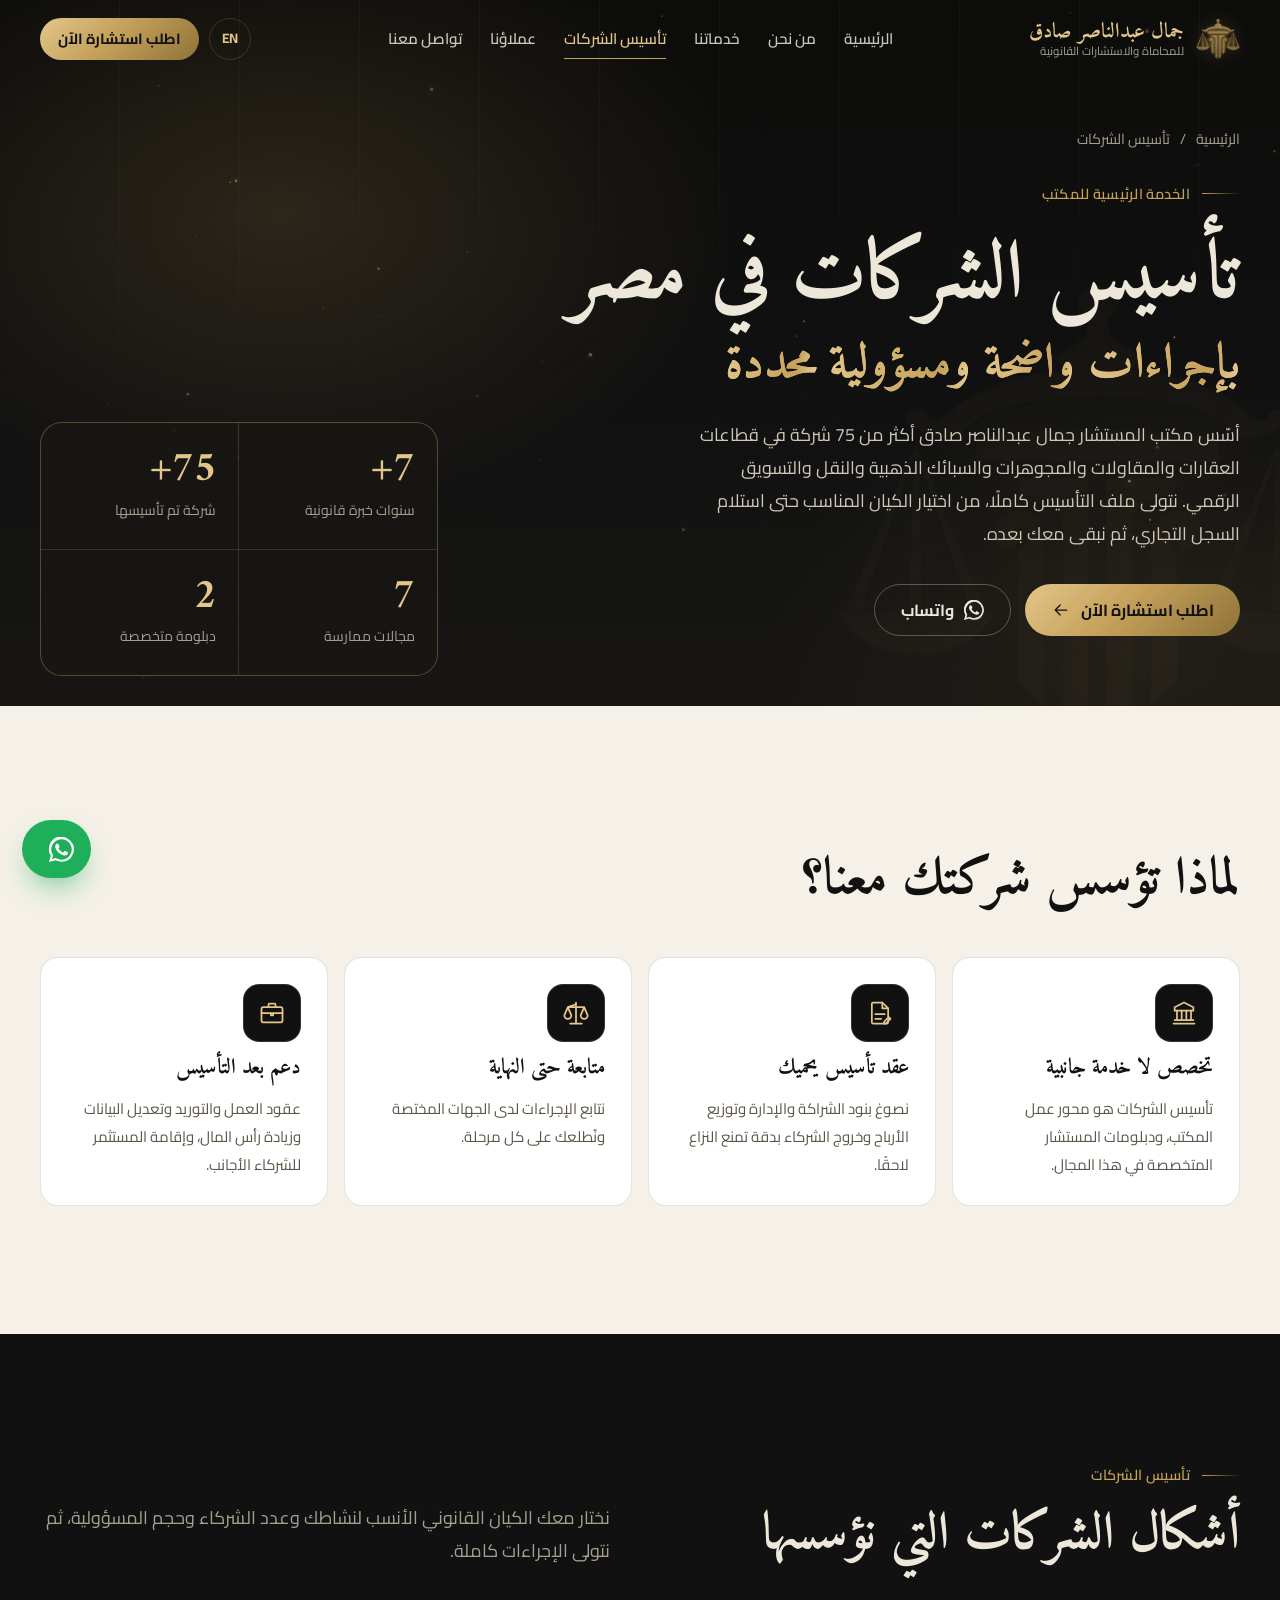
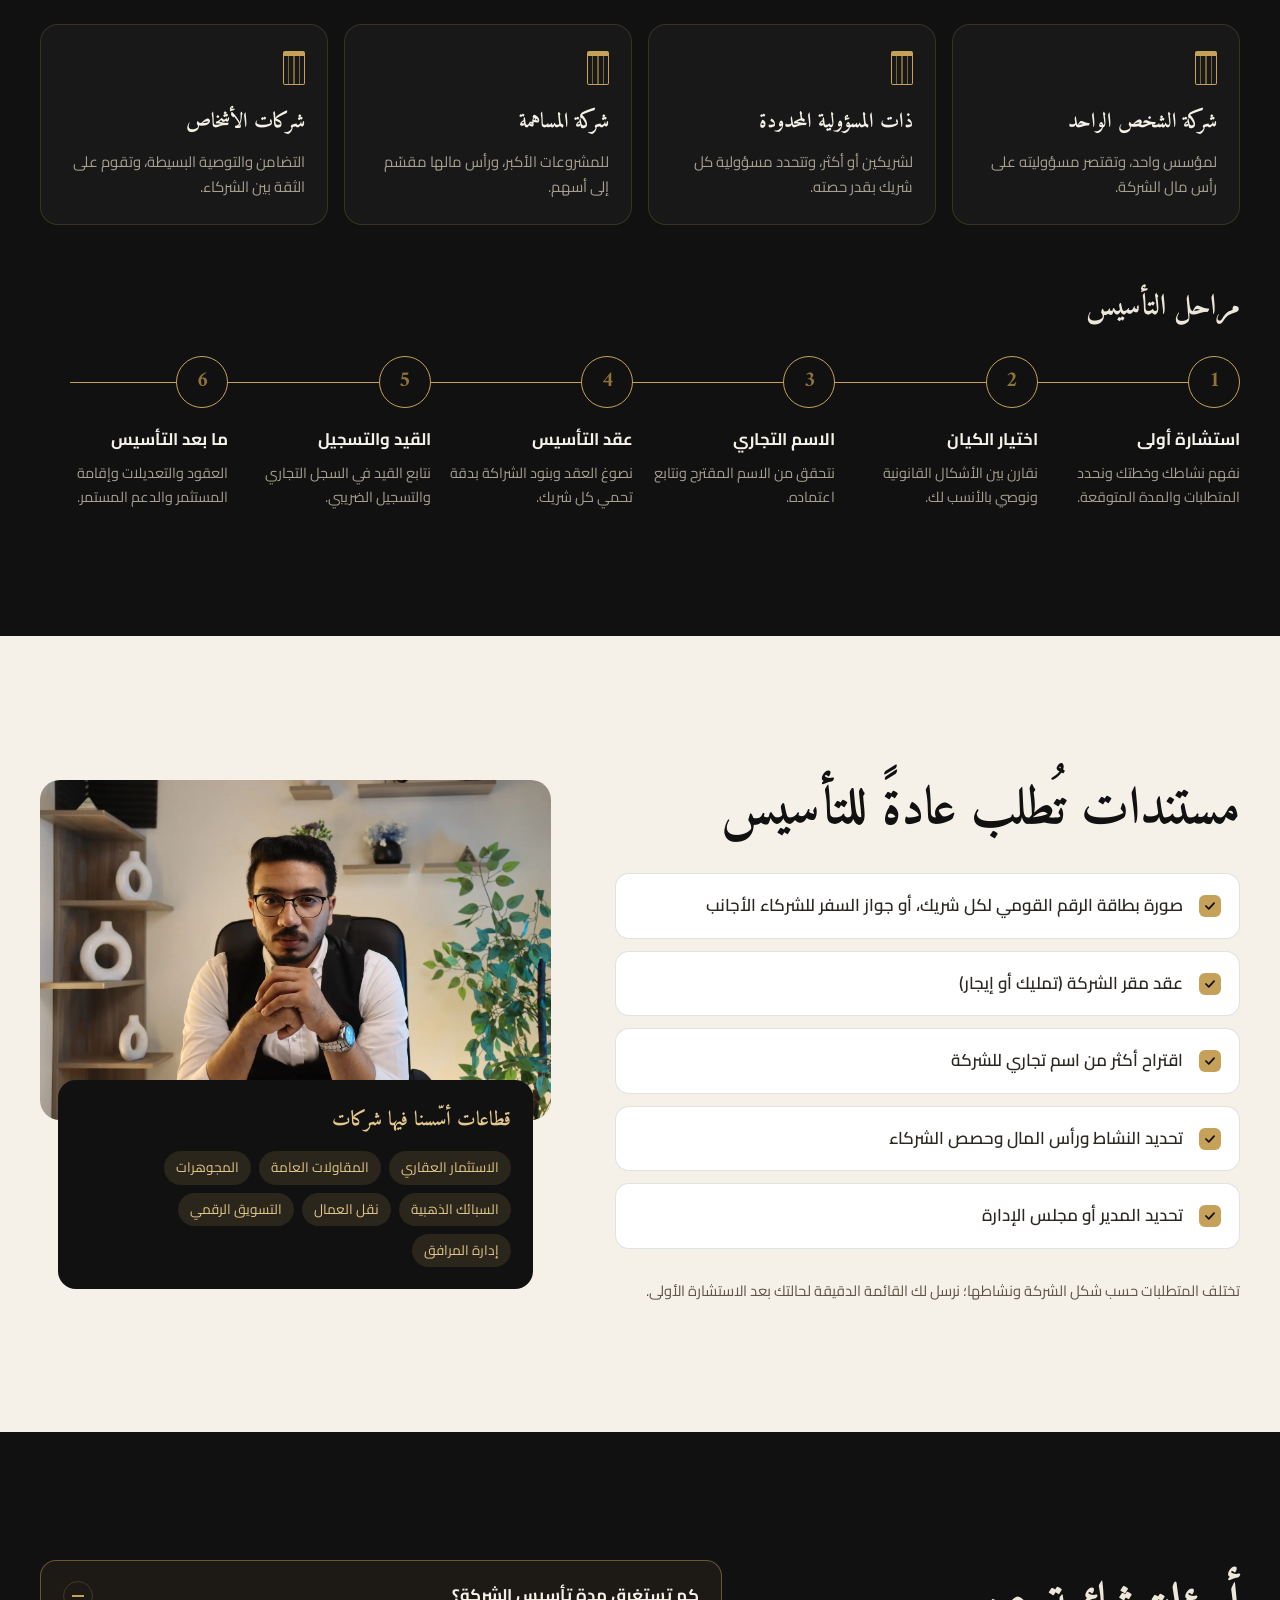
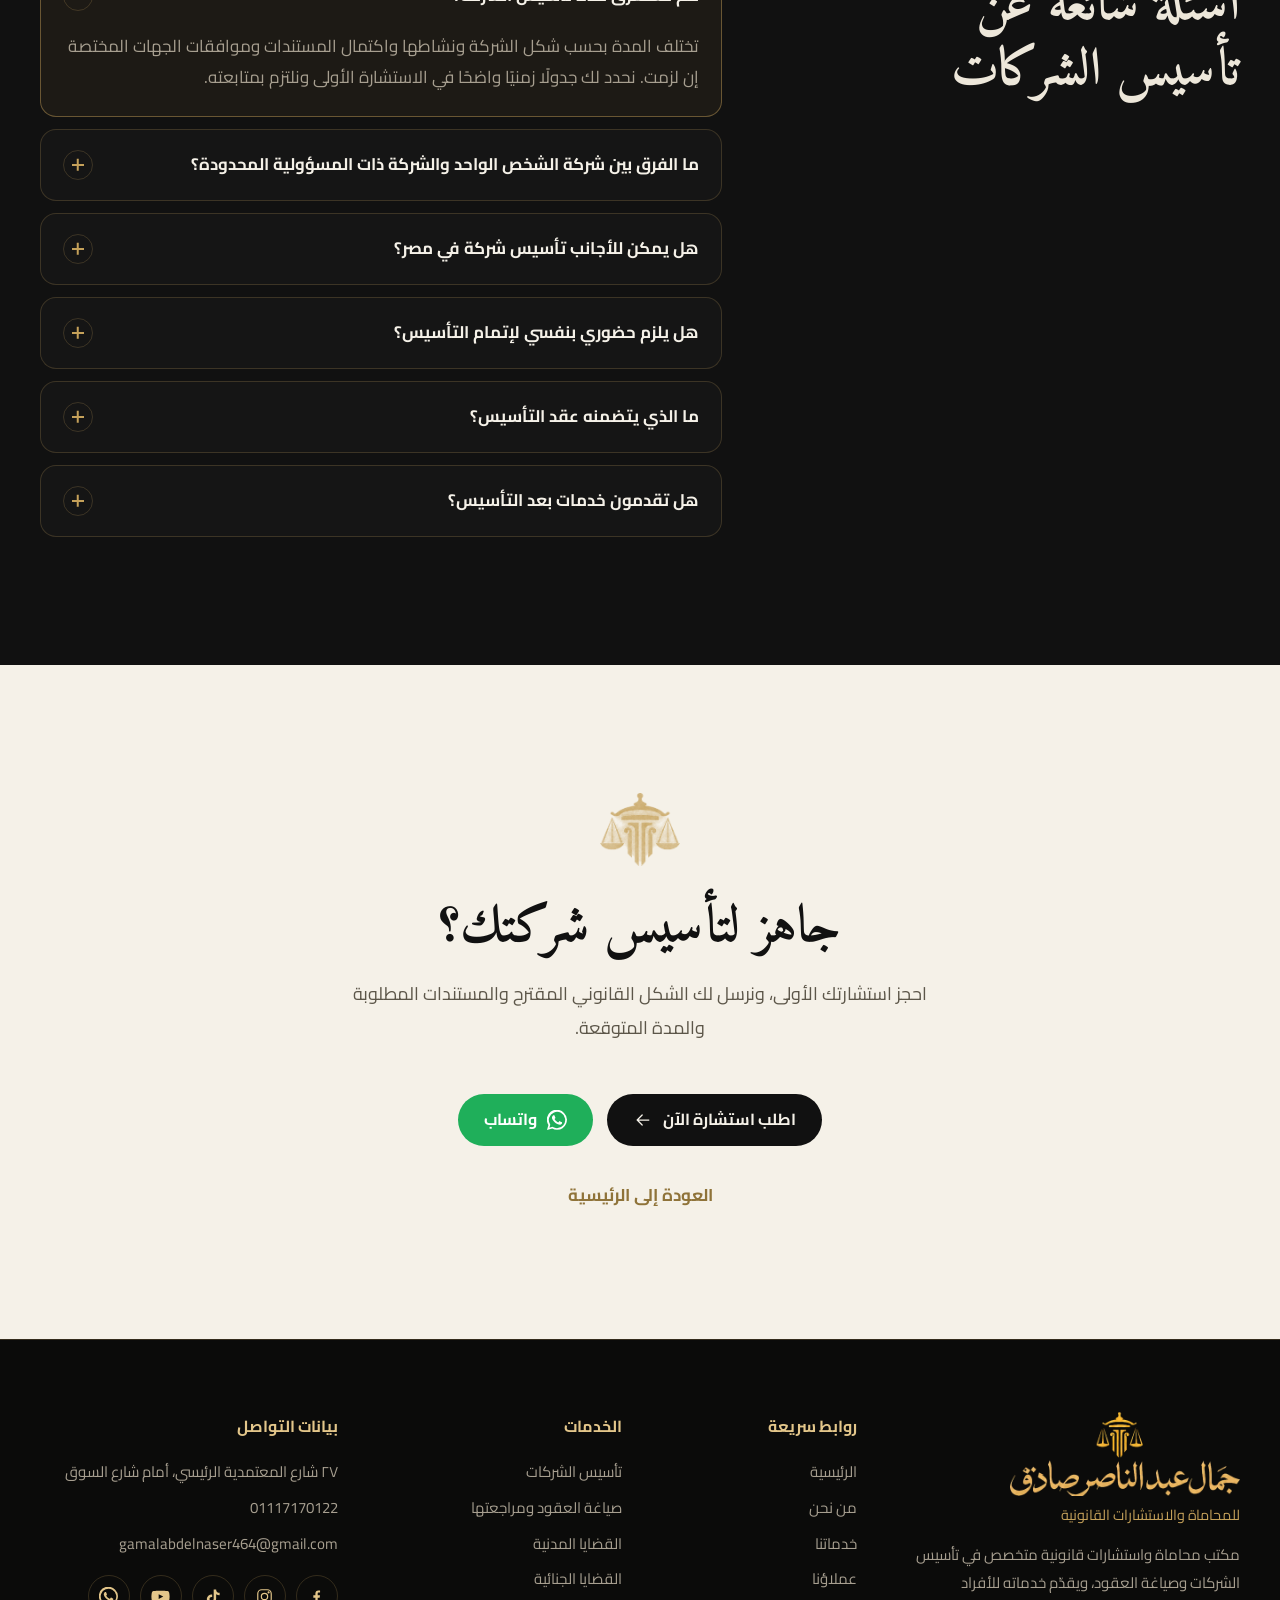
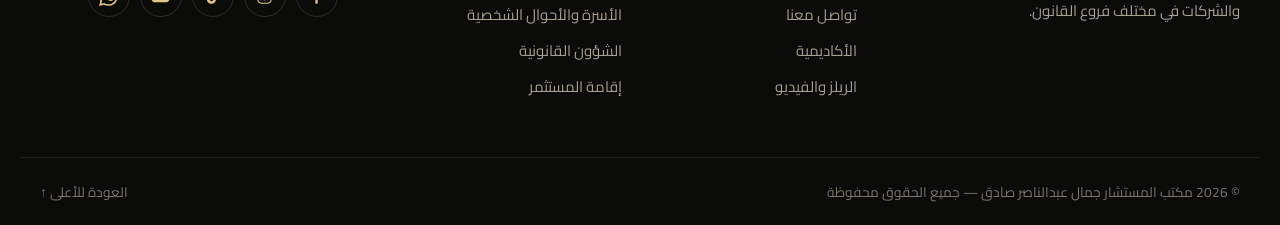
==== commit 1b25555e: "Use GitHub Pages URL for canonical, hreflang and sitemap Co-Authored-By: Claude Opus 5.5 <noreply@an" ====
--- a/company-formation/index.html
+++ b/company-formation/index.html
@@ -9,16 +9,16 @@
 <meta name="keywords" content="تأسيس الشركات, تأسيس شركة في مصر, محامي تأسيس شركات, صياغة العقود, مراجعة العقود, محامي قضايا مدنية, محامي أحوال شخصية, إقامة مستثمر في مصر, استشارة قانونية, جمال عبدالناصر صادق"><meta name="author" content="مكتب المستشار جمال عبدالناصر صادق">
 <meta name="robots" content="index, follow, max-image-preview:large">
 <meta name="theme-color" content="#111111">
-<link rel="canonical" href="https://www.gamalsadeklaw.com/company-formation/">
-<link rel="alternate" hreflang="ar" href="https://www.gamalsadeklaw.com/company-formation/">
-<link rel="alternate" hreflang="en" href="https://www.gamalsadeklaw.com/en/company-formation/">
-<link rel="alternate" hreflang="x-default" href="https://www.gamalsadeklaw.com/company-formation/">
+<link rel="canonical" href="https://zezo584.github.io/gamal-sadek-law/company-formation/">
+<link rel="alternate" hreflang="ar" href="https://zezo584.github.io/gamal-sadek-law/company-formation/">
+<link rel="alternate" hreflang="en" href="https://zezo584.github.io/gamal-sadek-law/en/company-formation/">
+<link rel="alternate" hreflang="x-default" href="https://zezo584.github.io/gamal-sadek-law/company-formation/">
 <meta property="og:type" content="website">
 <meta property="og:site_name" content="مكتب المستشار جمال عبدالناصر صادق">
 <meta property="og:title" content="تأسيس الشركات في مصر | محامي تأسيس شركات — المستشار جمال عبدالناصر صادق">
 <meta property="og:description" content="تأسيس شركتك في مصر بخطوات قانونية سليمة: شركة الشخص الواحد، ذات المسؤولية المحدودة، المساهمة وشركات الأشخاص. صياغة عقد التأسيس والقيد في السجل التجاري والتسجيل الضريبي. +75 شركة تم تأسيسها.">
-<meta property="og:url" content="https://www.gamalsadeklaw.com/company-formation/">
-<meta property="og:image" content="https://www.gamalsadeklaw.com/assets/img/og-image.jpg">
+<meta property="og:url" content="https://zezo584.github.io/gamal-sadek-law/company-formation/">
+<meta property="og:image" content="https://zezo584.github.io/gamal-sadek-law/assets/img/og-image.jpg">
 <meta property="og:image:width" content="1200">
 <meta property="og:image:height" content="630">
 <meta property="og:locale" content="ar_EG">
@@ -26,7 +26,7 @@
 <meta name="twitter:card" content="summary_large_image">
 <meta name="twitter:title" content="تأسيس الشركات في مصر | محامي تأسيس شركات — المستشار جمال عبدالناصر صادق">
 <meta name="twitter:description" content="تأسيس شركتك في مصر بخطوات قانونية سليمة: شركة الشخص الواحد، ذات المسؤولية المحدودة، المساهمة وشركات الأشخاص. صياغة عقد التأسيس والقيد في السجل التجاري والتسجيل الضريبي. +75 شركة تم تأسيسها.">
-<meta name="twitter:image" content="https://www.gamalsadeklaw.com/assets/img/og-image.jpg">
+<meta name="twitter:image" content="https://zezo584.github.io/gamal-sadek-law/assets/img/og-image.jpg">
 <link rel="icon" type="image/png" sizes="32x32" href="../assets/img/icon-32.png">
 <link rel="apple-touch-icon" href="../assets/img/icon-180.png">
 <link rel="manifest" href="../site.webmanifest">
@@ -35,7 +35,7 @@
 <link rel="preconnect" href="https://fonts.gstatic.com" crossorigin>
 <link rel="stylesheet" href="https://fonts.googleapis.com/css2?family=Amiri:wght@400;700&family=Cairo:wght@400;500;600;700&family=Cormorant+Garamond:wght@500;600;700&display=swap">
 <link rel="stylesheet" href="../assets/css/style.css">
-<script type="application/ld+json">{"@context": "https://schema.org", "@graph": [{"@type": ["LegalService", "Attorney"], "@id": "https://www.gamalsadeklaw.com/#organization", "name": "مكتب المستشار جمال عبدالناصر صادق", "alternateName": ["مكتب المستشار جمال عبدالناصر صادق", "Counselor Gamal Abdel Nasser Sadek Law Office"], "description": "مكتب المستشار جمال عبدالناصر صادق للمحاماة والاستشارات القانونية: تأسيس الشركات وتسجيلها، صياغة العقود ومراجعتها، القضايا المدنية والجنائية والأسرة وإقامة المستثمر. خبرة +7 سنوات وتأسيس +75 شركة.", "url": "https://www.gamalsadeklaw.com/", "logo": "https://www.gamalsadeklaw.com/assets/img/icon-512.png", "image": "https://www.gamalsadeklaw.com/assets/img/og-image.jpg", "telephone": "+201117170122", "email": "gamalabdelnaser464@gmail.com", "address": {"@type": "PostalAddress", "streetAddress": "٢٧ شارع المعتمدية الرئيسي، أمام شارع السوق", "addressCountry": "EG"}, "areaServed": {"@type": "Country", "name": "Egypt"}, "founder": {"@id": "https://www.gamalsadeklaw.com/#gamal"}, "employee": {"@id": "https://www.gamalsadeklaw.com/#gamal"}, "sameAs": ["https://www.facebook.com/YourAdvisor2021", "https://www.instagram.com/gamalabdelnassersadeq/", "https://www.tiktok.com/@gamalabdelnassersadeq", "https://www.youtube.com/@gamalabdelnassersadeq"], "knowsLanguage": ["ar", "en"], "hasOfferCatalog": {"@type": "OfferCatalog", "name": "خدماتنا", "itemListElement": [{"@type": "Offer", "itemOffered": {"@type": "Service", "name": "تأسيس الشركات", "description": "الخدمات القانونية الكاملة للتأسيس والتسجيل ومتابعة الإجراءات اللازمة حتى تبدأ شركتك نشاطها."}}, {"@type": "Offer", "itemOffered": {"@type": "Service", "name": "صياغة العقود ومراجعتها", "description": "إعداد العقود ومراجعة بنودها بما يحفظ حقوق الأطراف ويقلّل احتمالات النزاع."}}, {"@type": "Offer", "itemOffered": {"@type": "Service", "name": "القضايا المدنية", "description": "تقديم الاستشارات القانونية والترافع في المنازعات المدنية."}}, {"@type": "Offer", "itemOffered": {"@type": "Service", "name": "القضايا الجنائية", "description": "تقديم الاستشارات القانونية والدفاع في القضايا الجنائية."}}, {"@type": "Offer", "itemOffered": {"@type": "Service", "name": "الأسرة والأحوال الشخصية", "description": "الاستشارات ومتابعة القضايا المتعلقة بالأسرة والأحوال الشخصية."}}, {"@type": "Offer", "itemOffered": {"@type": "Service", "name": "الشؤون القانونية", "description": "دعم قانوني مستمر للأفراد والشركات ومتابعة الإجراءات القانونية."}}, {"@type": "Offer", "itemOffered": {"@type": "Service", "name": "إقامة المستثمر", "description": "استخراج وتجديد إقامة المستثمر للأجانب الشركاء في الشركات المصرية، ومتابعة الإجراءات حتى صدورها."}}]}, "contactPoint": {"@type": "ContactPoint", "telephone": "+201117170122", "contactType": "customer service", "availableLanguage": ["Arabic", "English"]}}, {"@type": "Person", "@id": "https://www.gamalsadeklaw.com/#gamal", "name": "جمال عبدالناصر صادق", "alternateName": ["Gamal Abdel Nasser Sadek", "جمال عبدالناصر صادق"], "jobTitle": "محامٍ ومستشار قانوني", "image": "https://www.gamalsadeklaw.com/assets/img/gamal-portrait.jpg", "worksFor": {"@id": "https://www.gamalsadeklaw.com/#organization"}, "knowsAbout": ["Company formation", "Contract drafting", "Civil law", "Criminal law", "Family law"], "hasCredential": [{"@type": "EducationalOccupationalCredential", "name": "دبلومة تأسيس الشركات — Legal Hub"}, {"@type": "EducationalOccupationalCredential", "name": "دبلومة تأسيس الشركات وصياغة العقود — ليجيل استراتيجي"}], "sameAs": ["https://www.facebook.com/YourAdvisor2021", "https://www.instagram.com/gamalabdelnassersadeq/", "https://www.tiktok.com/@gamalabdelnassersadeq", "https://www.youtube.com/@gamalabdelnassersadeq"]}, {"@type": "WebSite", "@id": "https://www.gamalsadeklaw.com/#website", "url": "https://www.gamalsadeklaw.com/", "name": "مكتب المستشار جمال عبدالناصر صادق", "inLanguage": ["ar", "en"], "publisher": {"@id": "https://www.gamalsadeklaw.com/#organization"}}, {"@type": "Service", "name": "تأسيس الشركات في مصر", "serviceType": "Company formation", "description": "تأسيس شركتك في مصر بخطوات قانونية سليمة: شركة الشخص الواحد، ذات المسؤولية المحدودة، المساهمة وشركات الأشخاص. صياغة عقد التأسيس والقيد في السجل التجاري والتسجيل الضريبي. +75 شركة تم تأسيسها.", "provider": {"@id": "https://www.gamalsadeklaw.com/#organization"}, "areaServed": "EG", "url": "https://www.gamalsadeklaw.com/company-formation/"}, {"@type": "FAQPage", "mainEntity": [{"@type": "Question", "name": "كم تستغرق مدة تأسيس الشركة؟", "acceptedAnswer": {"@type": "Answer", "text": "تختلف المدة بحسب شكل الشركة ونشاطها واكتمال المستندات وموافقات الجهات المختصة إن لزمت. نحدد لك جدولًا زمنيًا واضحًا في الاستشارة الأولى ونلتزم بمتابعته."}}, {"@type": "Question", "name": "ما الفرق بين شركة الشخص الواحد والشركة ذات المسؤولية المحدودة؟", "acceptedAnswer": {"@type": "Answer", "text": "شركة الشخص الواحد يملكها مؤسس واحد وتقتصر مسؤوليته على رأس مال الشركة، أما ذات المسؤولية المحدودة فتضم شريكين أو أكثر وتتحدد مسؤولية كل شريك بقدر حصته. نساعدك على الاختيار حسب خطتك وعدد الشركاء."}}, {"@type": "Question", "name": "هل يمكن للأجانب تأسيس شركة في مصر؟", "acceptedAnswer": {"@type": "Answer", "text": "نعم في أغلب الأنشطة، مع وجود اشتراطات خاصة لبعض الأنشطة والمناطق. نراجع نشاطك والجنسيات المشاركة قبل البدء لنحدد المسار الصحيح، ونتابع بعد التأسيس استخراج إقامة المستثمر للشركاء الأجانب."}}, {"@type": "Question", "name": "هل يلزم حضوري بنفسي لإتمام التأسيس؟", "acceptedAnswer": {"@type": "Answer", "text": "يمكن متابعة كثير من الإجراءات بموجب توكيل رسمي، ونوضح لك في الاستشارة الخطوات التي قد تحتاج حضورك."}}, {"@type": "Question", "name": "ما الذي يتضمنه عقد التأسيس؟", "acceptedAnswer": {"@type": "Answer", "text": "بيانات الشركاء والاسم والنشاط والمقر ورأس المال والحصص، وطريقة الإدارة وتوزيع الأرباح والخسائر، وأحكام دخول الشركاء وخروجهم. صياغة هذه البنود بدقة هي ما يحمي الشراكة لاحقًا."}}, {"@type": "Question", "name": "هل تقدمون خدمات بعد التأسيس؟", "acceptedAnswer": {"@type": "Answer", "text": "نعم: صياغة عقود العمل والتوريد والشراكة، وتعديل بيانات الشركة، ومتابعة الشؤون القانونية للشركة بشكل مستمر."}}]}, {"@type": "BreadcrumbList", "itemListElement": [{"@type": "ListItem", "position": 1, "name": "الرئيسية", "item": "https://www.gamalsadeklaw.com/"}, {"@type": "ListItem", "position": 2, "name": "تأسيس الشركات", "item": "https://www.gamalsadeklaw.com/company-formation/"}]}]}</script>
+<script type="application/ld+json">{"@context": "https://schema.org", "@graph": [{"@type": ["LegalService", "Attorney"], "@id": "https://zezo584.github.io/gamal-sadek-law/#organization", "name": "مكتب المستشار جمال عبدالناصر صادق", "alternateName": ["مكتب المستشار جمال عبدالناصر صادق", "Counselor Gamal Abdel Nasser Sadek Law Office"], "description": "مكتب المستشار جمال عبدالناصر صادق للمحاماة والاستشارات القانونية: تأسيس الشركات وتسجيلها، صياغة العقود ومراجعتها، القضايا المدنية والجنائية والأسرة وإقامة المستثمر. خبرة +7 سنوات وتأسيس +75 شركة.", "url": "https://zezo584.github.io/gamal-sadek-law/", "logo": "https://zezo584.github.io/gamal-sadek-law/assets/img/icon-512.png", "image": "https://zezo584.github.io/gamal-sadek-law/assets/img/og-image.jpg", "telephone": "+201117170122", "email": "gamalabdelnaser464@gmail.com", "address": {"@type": "PostalAddress", "streetAddress": "٢٧ شارع المعتمدية الرئيسي، أمام شارع السوق", "addressCountry": "EG"}, "areaServed": {"@type": "Country", "name": "Egypt"}, "founder": {"@id": "https://zezo584.github.io/gamal-sadek-law/#gamal"}, "employee": {"@id": "https://zezo584.github.io/gamal-sadek-law/#gamal"}, "sameAs": ["https://www.facebook.com/YourAdvisor2021", "https://www.instagram.com/gamalabdelnassersadeq/", "https://www.tiktok.com/@gamalabdelnassersadeq", "https://www.youtube.com/@gamalabdelnassersadeq"], "knowsLanguage": ["ar", "en"], "hasOfferCatalog": {"@type": "OfferCatalog", "name": "خدماتنا", "itemListElement": [{"@type": "Offer", "itemOffered": {"@type": "Service", "name": "تأسيس الشركات", "description": "الخدمات القانونية الكاملة للتأسيس والتسجيل ومتابعة الإجراءات اللازمة حتى تبدأ شركتك نشاطها."}}, {"@type": "Offer", "itemOffered": {"@type": "Service", "name": "صياغة العقود ومراجعتها", "description": "إعداد العقود ومراجعة بنودها بما يحفظ حقوق الأطراف ويقلّل احتمالات النزاع."}}, {"@type": "Offer", "itemOffered": {"@type": "Service", "name": "القضايا المدنية", "description": "تقديم الاستشارات القانونية والترافع في المنازعات المدنية."}}, {"@type": "Offer", "itemOffered": {"@type": "Service", "name": "القضايا الجنائية", "description": "تقديم الاستشارات القانونية والدفاع في القضايا الجنائية."}}, {"@type": "Offer", "itemOffered": {"@type": "Service", "name": "الأسرة والأحوال الشخصية", "description": "الاستشارات ومتابعة القضايا المتعلقة بالأسرة والأحوال الشخصية."}}, {"@type": "Offer", "itemOffered": {"@type": "Service", "name": "الشؤون القانونية", "description": "دعم قانوني مستمر للأفراد والشركات ومتابعة الإجراءات القانونية."}}, {"@type": "Offer", "itemOffered": {"@type": "Service", "name": "إقامة المستثمر", "description": "استخراج وتجديد إقامة المستثمر للأجانب الشركاء في الشركات المصرية، ومتابعة الإجراءات حتى صدورها."}}]}, "contactPoint": {"@type": "ContactPoint", "telephone": "+201117170122", "contactType": "customer service", "availableLanguage": ["Arabic", "English"]}}, {"@type": "Person", "@id": "https://zezo584.github.io/gamal-sadek-law/#gamal", "name": "جمال عبدالناصر صادق", "alternateName": ["Gamal Abdel Nasser Sadek", "جمال عبدالناصر صادق"], "jobTitle": "محامٍ ومستشار قانوني", "image": "https://zezo584.github.io/gamal-sadek-law/assets/img/gamal-portrait.jpg", "worksFor": {"@id": "https://zezo584.github.io/gamal-sadek-law/#organization"}, "knowsAbout": ["Company formation", "Contract drafting", "Civil law", "Criminal law", "Family law"], "hasCredential": [{"@type": "EducationalOccupationalCredential", "name": "دبلومة تأسيس الشركات — Legal Hub"}, {"@type": "EducationalOccupationalCredential", "name": "دبلومة تأسيس الشركات وصياغة العقود — ليجيل استراتيجي"}], "sameAs": ["https://www.facebook.com/YourAdvisor2021", "https://www.instagram.com/gamalabdelnassersadeq/", "https://www.tiktok.com/@gamalabdelnassersadeq", "https://www.youtube.com/@gamalabdelnassersadeq"]}, {"@type": "WebSite", "@id": "https://zezo584.github.io/gamal-sadek-law/#website", "url": "https://zezo584.github.io/gamal-sadek-law/", "name": "مكتب المستشار جمال عبدالناصر صادق", "inLanguage": ["ar", "en"], "publisher": {"@id": "https://zezo584.github.io/gamal-sadek-law/#organization"}}, {"@type": "Service", "name": "تأسيس الشركات في مصر", "serviceType": "Company formation", "description": "تأسيس شركتك في مصر بخطوات قانونية سليمة: شركة الشخص الواحد، ذات المسؤولية المحدودة، المساهمة وشركات الأشخاص. صياغة عقد التأسيس والقيد في السجل التجاري والتسجيل الضريبي. +75 شركة تم تأسيسها.", "provider": {"@id": "https://zezo584.github.io/gamal-sadek-law/#organization"}, "areaServed": "EG", "url": "https://zezo584.github.io/gamal-sadek-law/company-formation/"}, {"@type": "FAQPage", "mainEntity": [{"@type": "Question", "name": "كم تستغرق مدة تأسيس الشركة؟", "acceptedAnswer": {"@type": "Answer", "text": "تختلف المدة بحسب شكل الشركة ونشاطها واكتمال المستندات وموافقات الجهات المختصة إن لزمت. نحدد لك جدولًا زمنيًا واضحًا في الاستشارة الأولى ونلتزم بمتابعته."}}, {"@type": "Question", "name": "ما الفرق بين شركة الشخص الواحد والشركة ذات المسؤولية المحدودة؟", "acceptedAnswer": {"@type": "Answer", "text": "شركة الشخص الواحد يملكها مؤسس واحد وتقتصر مسؤوليته على رأس مال الشركة، أما ذات المسؤولية المحدودة فتضم شريكين أو أكثر وتتحدد مسؤولية كل شريك بقدر حصته. نساعدك على الاختيار حسب خطتك وعدد الشركاء."}}, {"@type": "Question", "name": "هل يمكن للأجانب تأسيس شركة في مصر؟", "acceptedAnswer": {"@type": "Answer", "text": "نعم في أغلب الأنشطة، مع وجود اشتراطات خاصة لبعض الأنشطة والمناطق. نراجع نشاطك والجنسيات المشاركة قبل البدء لنحدد المسار الصحيح، ونتابع بعد التأسيس استخراج إقامة المستثمر للشركاء الأجانب."}}, {"@type": "Question", "name": "هل يلزم حضوري بنفسي لإتمام التأسيس؟", "acceptedAnswer": {"@type": "Answer", "text": "يمكن متابعة كثير من الإجراءات بموجب توكيل رسمي، ونوضح لك في الاستشارة الخطوات التي قد تحتاج حضورك."}}, {"@type": "Question", "name": "ما الذي يتضمنه عقد التأسيس؟", "acceptedAnswer": {"@type": "Answer", "text": "بيانات الشركاء والاسم والنشاط والمقر ورأس المال والحصص، وطريقة الإدارة وتوزيع الأرباح والخسائر، وأحكام دخول الشركاء وخروجهم. صياغة هذه البنود بدقة هي ما يحمي الشراكة لاحقًا."}}, {"@type": "Question", "name": "هل تقدمون خدمات بعد التأسيس؟", "acceptedAnswer": {"@type": "Answer", "text": "نعم: صياغة عقود العمل والتوريد والشراكة، وتعديل بيانات الشركة، ومتابعة الشؤون القانونية للشركة بشكل مستمر."}}]}, {"@type": "BreadcrumbList", "itemListElement": [{"@type": "ListItem", "position": 1, "name": "الرئيسية", "item": "https://zezo584.github.io/gamal-sadek-law/"}, {"@type": "ListItem", "position": 2, "name": "تأسيس الشركات", "item": "https://zezo584.github.io/gamal-sadek-law/company-formation/"}]}]}</script>
 </head>
 <body class="page-formation">
 <a class="skip" href="#main">تخطَّ إلى المحتوى</a>
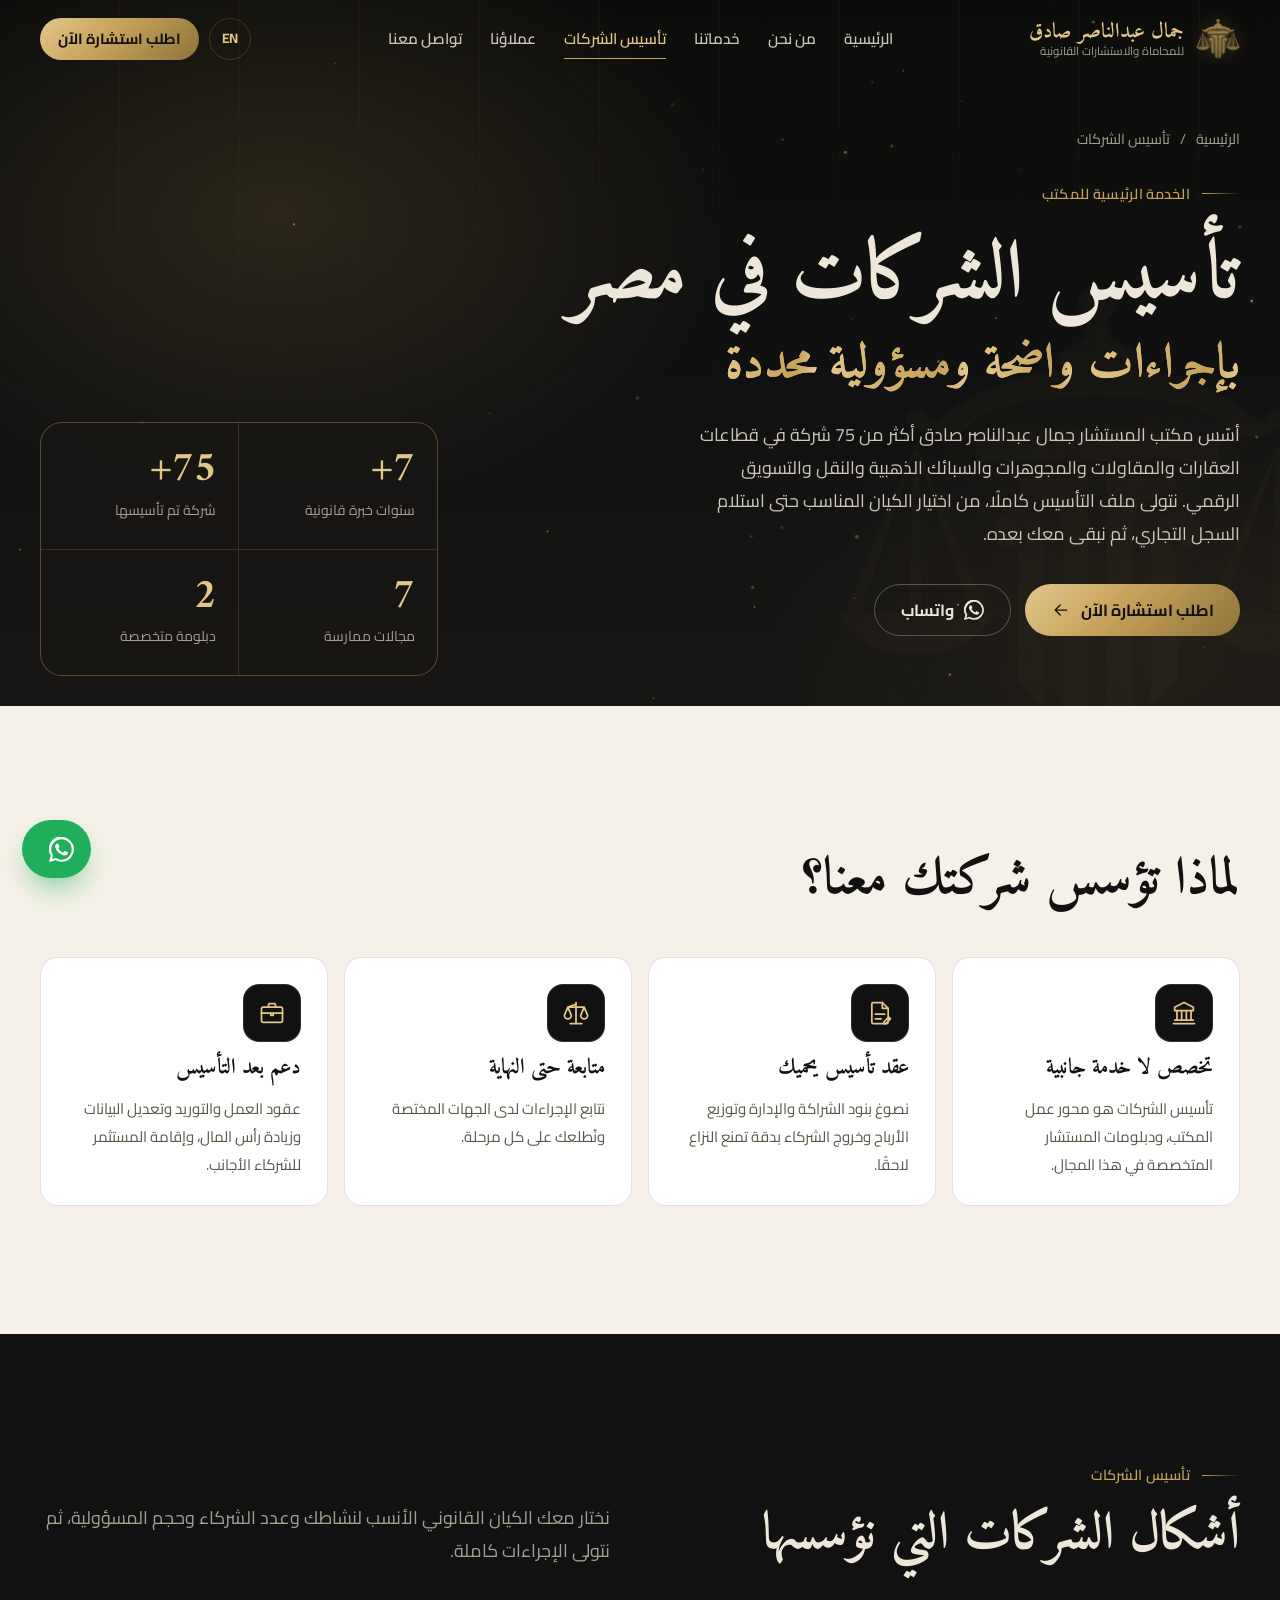
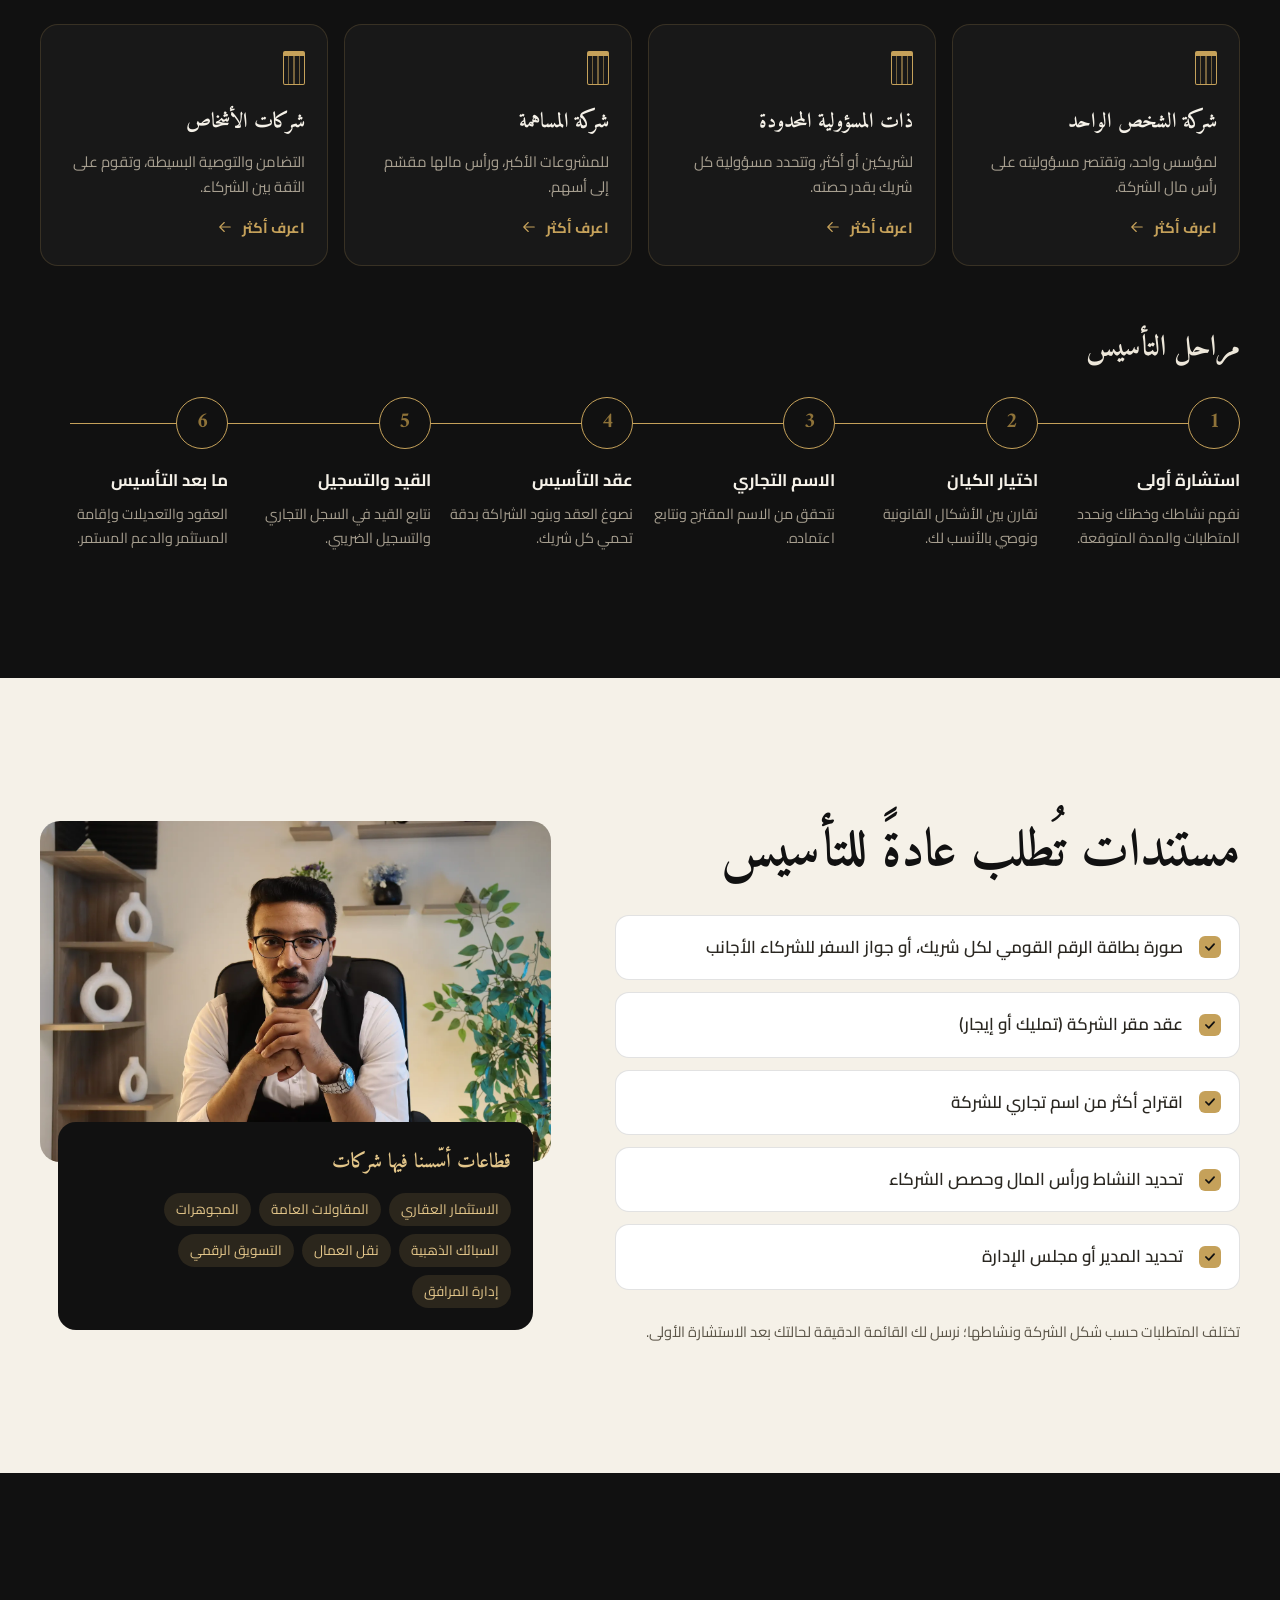
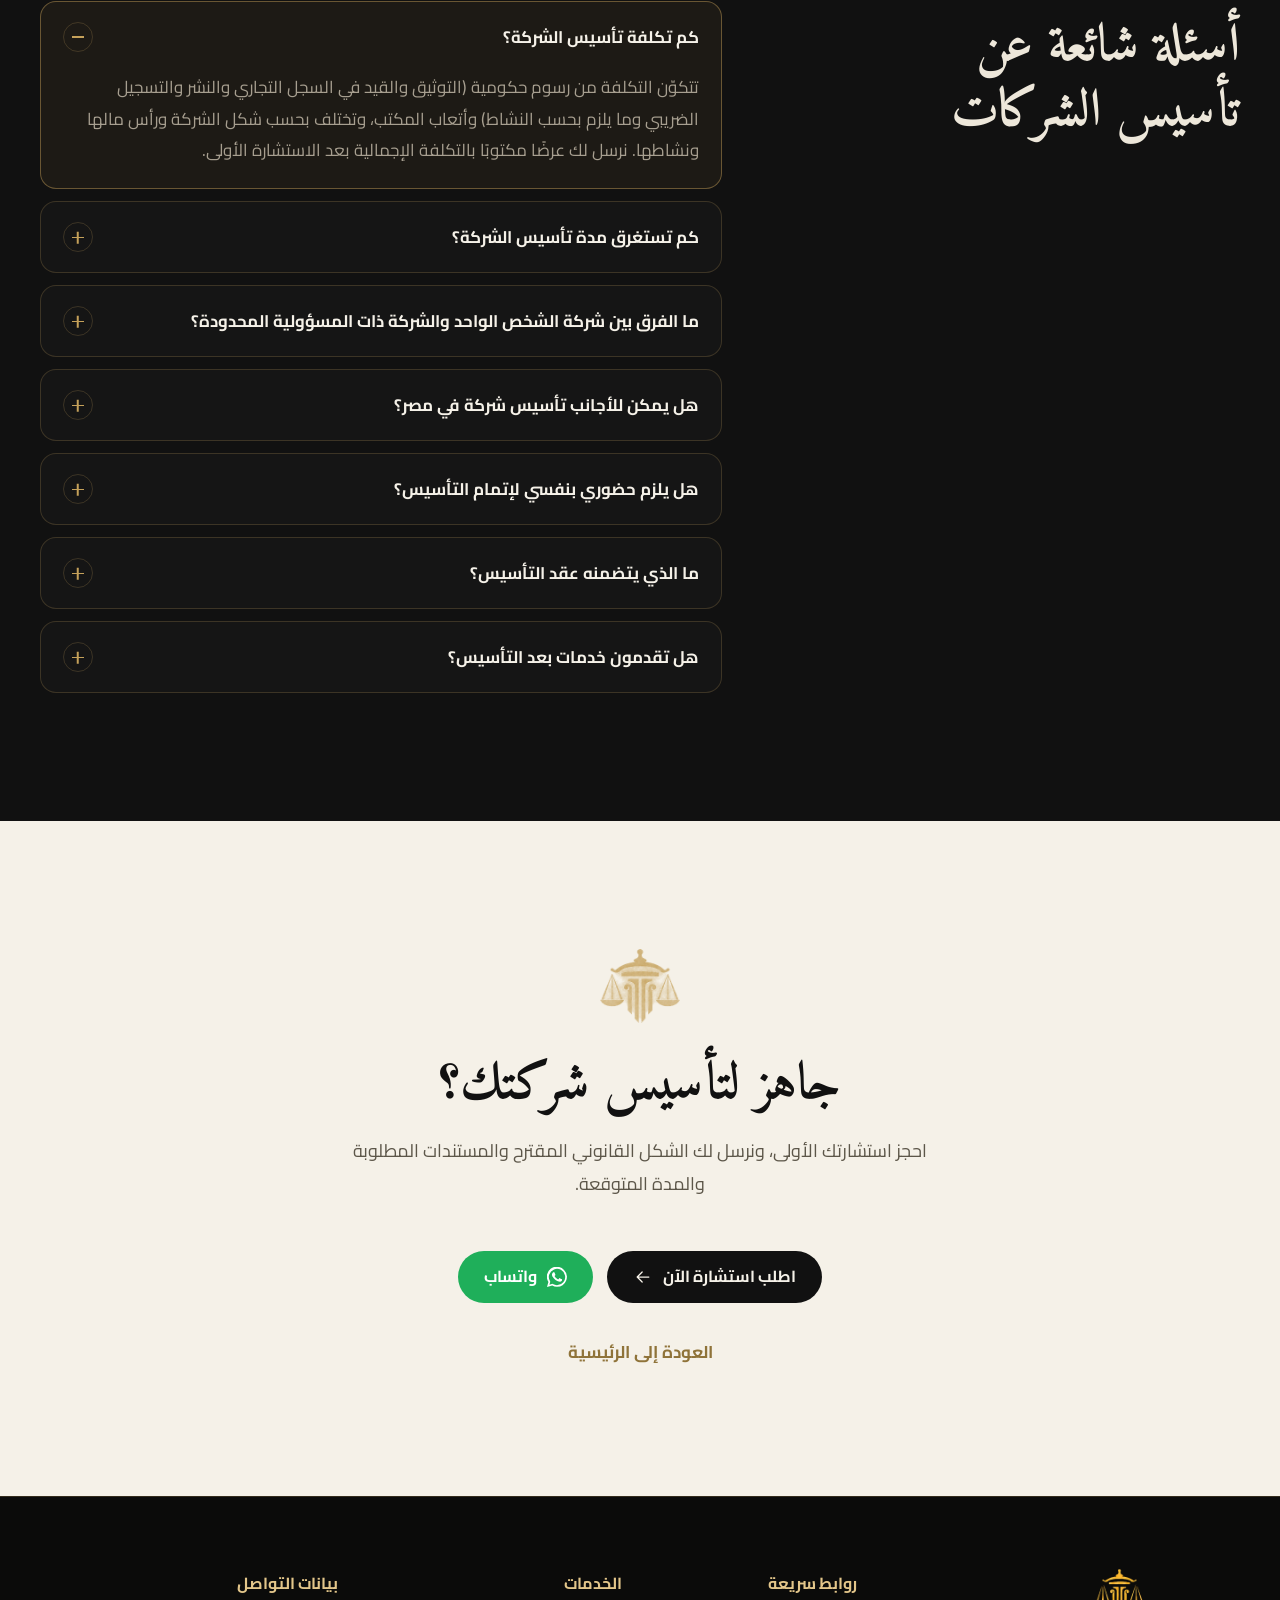
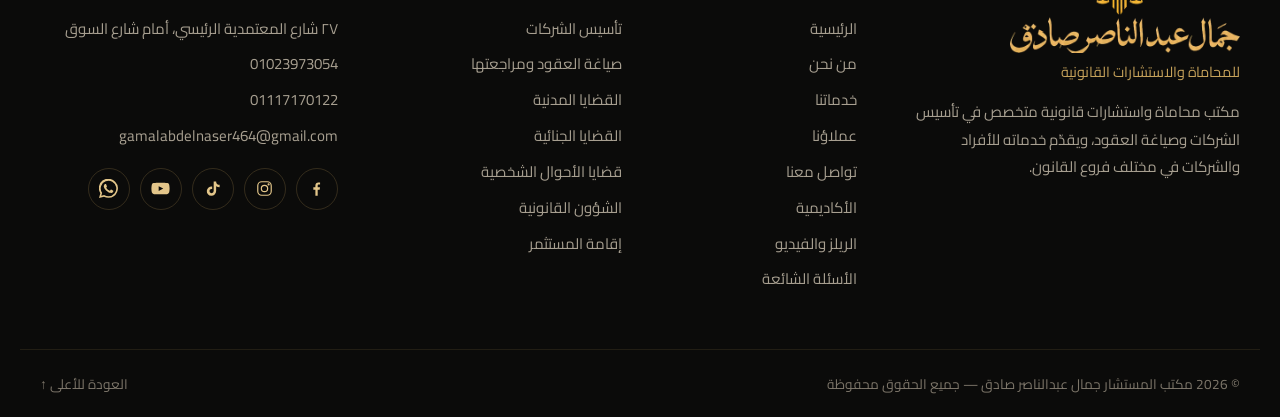
==== commit 663bca96: "Add FAQ, company-type pages, new primary phone, featured videos - New primary phone/WhatsApp +201023" ====
--- a/company-formation/index.html
+++ b/company-formation/index.html
@@ -35,7 +35,7 @@
 <link rel="preconnect" href="https://fonts.gstatic.com" crossorigin>
 <link rel="stylesheet" href="https://fonts.googleapis.com/css2?family=Amiri:wght@400;700&family=Cairo:wght@400;500;600;700&family=Cormorant+Garamond:wght@500;600;700&display=swap">
 <link rel="stylesheet" href="../assets/css/style.css">
-<script type="application/ld+json">{"@context": "https://schema.org", "@graph": [{"@type": ["LegalService", "Attorney"], "@id": "https://zezo584.github.io/gamal-sadek-law/#organization", "name": "مكتب المستشار جمال عبدالناصر صادق", "alternateName": ["مكتب المستشار جمال عبدالناصر صادق", "Counselor Gamal Abdel Nasser Sadek Law Office"], "description": "مكتب المستشار جمال عبدالناصر صادق للمحاماة والاستشارات القانونية: تأسيس الشركات وتسجيلها، صياغة العقود ومراجعتها، القضايا المدنية والجنائية والأسرة وإقامة المستثمر. خبرة +7 سنوات وتأسيس +75 شركة.", "url": "https://zezo584.github.io/gamal-sadek-law/", "logo": "https://zezo584.github.io/gamal-sadek-law/assets/img/icon-512.png", "image": "https://zezo584.github.io/gamal-sadek-law/assets/img/og-image.jpg", "telephone": "+201117170122", "email": "gamalabdelnaser464@gmail.com", "address": {"@type": "PostalAddress", "streetAddress": "٢٧ شارع المعتمدية الرئيسي، أمام شارع السوق", "addressCountry": "EG"}, "areaServed": {"@type": "Country", "name": "Egypt"}, "founder": {"@id": "https://zezo584.github.io/gamal-sadek-law/#gamal"}, "employee": {"@id": "https://zezo584.github.io/gamal-sadek-law/#gamal"}, "sameAs": ["https://www.facebook.com/YourAdvisor2021", "https://www.instagram.com/gamalabdelnassersadeq/", "https://www.tiktok.com/@gamalabdelnassersadeq", "https://www.youtube.com/@gamalabdelnassersadeq"], "knowsLanguage": ["ar", "en"], "hasOfferCatalog": {"@type": "OfferCatalog", "name": "خدماتنا", "itemListElement": [{"@type": "Offer", "itemOffered": {"@type": "Service", "name": "تأسيس الشركات", "description": "الخدمات القانونية الكاملة للتأسيس والتسجيل ومتابعة الإجراءات اللازمة حتى تبدأ شركتك نشاطها."}}, {"@type": "Offer", "itemOffered": {"@type": "Service", "name": "صياغة العقود ومراجعتها", "description": "إعداد العقود ومراجعة بنودها بما يحفظ حقوق الأطراف ويقلّل احتمالات النزاع."}}, {"@type": "Offer", "itemOffered": {"@type": "Service", "name": "القضايا المدنية", "description": "تقديم الاستشارات القانونية والترافع في المنازعات المدنية."}}, {"@type": "Offer", "itemOffered": {"@type": "Service", "name": "القضايا الجنائية", "description": "تقديم الاستشارات القانونية والدفاع في القضايا الجنائية."}}, {"@type": "Offer", "itemOffered": {"@type": "Service", "name": "الأسرة والأحوال الشخصية", "description": "الاستشارات ومتابعة القضايا المتعلقة بالأسرة والأحوال الشخصية."}}, {"@type": "Offer", "itemOffered": {"@type": "Service", "name": "الشؤون القانونية", "description": "دعم قانوني مستمر للأفراد والشركات ومتابعة الإجراءات القانونية."}}, {"@type": "Offer", "itemOffered": {"@type": "Service", "name": "إقامة المستثمر", "description": "استخراج وتجديد إقامة المستثمر للأجانب الشركاء في الشركات المصرية، ومتابعة الإجراءات حتى صدورها."}}]}, "contactPoint": {"@type": "ContactPoint", "telephone": "+201117170122", "contactType": "customer service", "availableLanguage": ["Arabic", "English"]}}, {"@type": "Person", "@id": "https://zezo584.github.io/gamal-sadek-law/#gamal", "name": "جمال عبدالناصر صادق", "alternateName": ["Gamal Abdel Nasser Sadek", "جمال عبدالناصر صادق"], "jobTitle": "محامٍ ومستشار قانوني", "image": "https://zezo584.github.io/gamal-sadek-law/assets/img/gamal-portrait.jpg", "worksFor": {"@id": "https://zezo584.github.io/gamal-sadek-law/#organization"}, "knowsAbout": ["Company formation", "Contract drafting", "Civil law", "Criminal law", "Family law"], "hasCredential": [{"@type": "EducationalOccupationalCredential", "name": "دبلومة تأسيس الشركات — Legal Hub"}, {"@type": "EducationalOccupationalCredential", "name": "دبلومة تأسيس الشركات وصياغة العقود — ليجيل استراتيجي"}], "sameAs": ["https://www.facebook.com/YourAdvisor2021", "https://www.instagram.com/gamalabdelnassersadeq/", "https://www.tiktok.com/@gamalabdelnassersadeq", "https://www.youtube.com/@gamalabdelnassersadeq"]}, {"@type": "WebSite", "@id": "https://zezo584.github.io/gamal-sadek-law/#website", "url": "https://zezo584.github.io/gamal-sadek-law/", "name": "مكتب المستشار جمال عبدالناصر صادق", "inLanguage": ["ar", "en"], "publisher": {"@id": "https://zezo584.github.io/gamal-sadek-law/#organization"}}, {"@type": "Service", "name": "تأسيس الشركات في مصر", "serviceType": "Company formation", "description": "تأسيس شركتك في مصر بخطوات قانونية سليمة: شركة الشخص الواحد، ذات المسؤولية المحدودة، المساهمة وشركات الأشخاص. صياغة عقد التأسيس والقيد في السجل التجاري والتسجيل الضريبي. +75 شركة تم تأسيسها.", "provider": {"@id": "https://zezo584.github.io/gamal-sadek-law/#organization"}, "areaServed": "EG", "url": "https://zezo584.github.io/gamal-sadek-law/company-formation/"}, {"@type": "FAQPage", "mainEntity": [{"@type": "Question", "name": "كم تستغرق مدة تأسيس الشركة؟", "acceptedAnswer": {"@type": "Answer", "text": "تختلف المدة بحسب شكل الشركة ونشاطها واكتمال المستندات وموافقات الجهات المختصة إن لزمت. نحدد لك جدولًا زمنيًا واضحًا في الاستشارة الأولى ونلتزم بمتابعته."}}, {"@type": "Question", "name": "ما الفرق بين شركة الشخص الواحد والشركة ذات المسؤولية المحدودة؟", "acceptedAnswer": {"@type": "Answer", "text": "شركة الشخص الواحد يملكها مؤسس واحد وتقتصر مسؤوليته على رأس مال الشركة، أما ذات المسؤولية المحدودة فتضم شريكين أو أكثر وتتحدد مسؤولية كل شريك بقدر حصته. نساعدك على الاختيار حسب خطتك وعدد الشركاء."}}, {"@type": "Question", "name": "هل يمكن للأجانب تأسيس شركة في مصر؟", "acceptedAnswer": {"@type": "Answer", "text": "نعم في أغلب الأنشطة، مع وجود اشتراطات خاصة لبعض الأنشطة والمناطق. نراجع نشاطك والجنسيات المشاركة قبل البدء لنحدد المسار الصحيح، ونتابع بعد التأسيس استخراج إقامة المستثمر للشركاء الأجانب."}}, {"@type": "Question", "name": "هل يلزم حضوري بنفسي لإتمام التأسيس؟", "acceptedAnswer": {"@type": "Answer", "text": "يمكن متابعة كثير من الإجراءات بموجب توكيل رسمي، ونوضح لك في الاستشارة الخطوات التي قد تحتاج حضورك."}}, {"@type": "Question", "name": "ما الذي يتضمنه عقد التأسيس؟", "acceptedAnswer": {"@type": "Answer", "text": "بيانات الشركاء والاسم والنشاط والمقر ورأس المال والحصص، وطريقة الإدارة وتوزيع الأرباح والخسائر، وأحكام دخول الشركاء وخروجهم. صياغة هذه البنود بدقة هي ما يحمي الشراكة لاحقًا."}}, {"@type": "Question", "name": "هل تقدمون خدمات بعد التأسيس؟", "acceptedAnswer": {"@type": "Answer", "text": "نعم: صياغة عقود العمل والتوريد والشراكة، وتعديل بيانات الشركة، ومتابعة الشؤون القانونية للشركة بشكل مستمر."}}]}, {"@type": "BreadcrumbList", "itemListElement": [{"@type": "ListItem", "position": 1, "name": "الرئيسية", "item": "https://zezo584.github.io/gamal-sadek-law/"}, {"@type": "ListItem", "position": 2, "name": "تأسيس الشركات", "item": "https://zezo584.github.io/gamal-sadek-law/company-formation/"}]}]}</script>
+<script type="application/ld+json">{"@context": "https://schema.org", "@graph": [{"@type": ["LegalService", "Attorney"], "@id": "https://zezo584.github.io/gamal-sadek-law/#organization", "name": "مكتب المستشار جمال عبدالناصر صادق", "alternateName": ["مكتب المستشار جمال عبدالناصر صادق", "Counselor Gamal Abdel Nasser Sadek Law Office"], "description": "مكتب المستشار جمال عبدالناصر صادق للمحاماة والاستشارات القانونية: تأسيس الشركات وتسجيلها، صياغة العقود ومراجعتها، القضايا المدنية والجنائية والأحوال الشخصية وإقامة المستثمر. خبرة +7 سنوات وتأسيس +75 شركة.", "url": "https://zezo584.github.io/gamal-sadek-law/", "logo": "https://zezo584.github.io/gamal-sadek-law/assets/img/icon-512.png", "image": "https://zezo584.github.io/gamal-sadek-law/assets/img/og-image.jpg", "telephone": ["+201023973054", "+201117170122"], "email": "gamalabdelnaser464@gmail.com", "address": {"@type": "PostalAddress", "streetAddress": "٢٧ شارع المعتمدية الرئيسي، أمام شارع السوق", "addressCountry": "EG"}, "areaServed": {"@type": "Country", "name": "Egypt"}, "founder": {"@id": "https://zezo584.github.io/gamal-sadek-law/#gamal"}, "employee": {"@id": "https://zezo584.github.io/gamal-sadek-law/#gamal"}, "sameAs": ["https://www.facebook.com/YourAdvisor2021", "https://www.instagram.com/gamalabdelnassersadeq/", "https://www.tiktok.com/@gamalabdelnassersadeq", "https://www.youtube.com/@gamalabdelnassersadeq"], "knowsLanguage": ["ar", "en"], "hasOfferCatalog": {"@type": "OfferCatalog", "name": "خدماتنا", "itemListElement": [{"@type": "Offer", "itemOffered": {"@type": "Service", "name": "تأسيس الشركات", "description": "الخدمات القانونية الكاملة للتأسيس والتسجيل ومتابعة الإجراءات اللازمة حتى تبدأ شركتك نشاطها."}}, {"@type": "Offer", "itemOffered": {"@type": "Service", "name": "صياغة العقود ومراجعتها", "description": "إعداد العقود ومراجعة بنودها بما يحفظ حقوق الأطراف ويقلّل احتمالات النزاع."}}, {"@type": "Offer", "itemOffered": {"@type": "Service", "name": "القضايا المدنية", "description": "تقديم الاستشارات القانونية والترافع في المنازعات المدنية."}}, {"@type": "Offer", "itemOffered": {"@type": "Service", "name": "القضايا الجنائية", "description": "تقديم الاستشارات القانونية والدفاع في القضايا الجنائية."}}, {"@type": "Offer", "itemOffered": {"@type": "Service", "name": "قضايا الأحوال الشخصية", "description": "الطلاق والخلع والنفقات والحضانة والرؤية وسائر منازعات الأسرة، استشارةً وتمثيلًا أمام محاكم الأسرة."}}, {"@type": "Offer", "itemOffered": {"@type": "Service", "name": "الشؤون القانونية", "description": "دعم قانوني مستمر للأفراد والشركات ومتابعة الإجراءات القانونية."}}, {"@type": "Offer", "itemOffered": {"@type": "Service", "name": "إقامة المستثمر", "description": "استخراج وتجديد إقامة المستثمر للأجانب الشركاء في الشركات المصرية، ومتابعة الإجراءات حتى صدورها."}}]}, "contactPoint": {"@type": "ContactPoint", "telephone": "+201023973054", "contactType": "customer service", "availableLanguage": ["Arabic", "English"]}}, {"@type": "Person", "@id": "https://zezo584.github.io/gamal-sadek-law/#gamal", "name": "جمال عبدالناصر صادق", "alternateName": ["Gamal Abdel Nasser Sadek", "جمال عبدالناصر صادق"], "jobTitle": "محامٍ ومستشار قانوني", "image": "https://zezo584.github.io/gamal-sadek-law/assets/img/gamal-portrait.jpg", "worksFor": {"@id": "https://zezo584.github.io/gamal-sadek-law/#organization"}, "knowsAbout": ["Company formation", "Contract drafting", "Civil law", "Criminal law", "Family law"], "hasCredential": [{"@type": "EducationalOccupationalCredential", "name": "دبلومة تأسيس الشركات — Legal Hub"}, {"@type": "EducationalOccupationalCredential", "name": "دبلومة تأسيس الشركات وصياغة العقود — ليجيل استراتيجي"}], "sameAs": ["https://www.facebook.com/YourAdvisor2021", "https://www.instagram.com/gamalabdelnassersadeq/", "https://www.tiktok.com/@gamalabdelnassersadeq", "https://www.youtube.com/@gamalabdelnassersadeq"]}, {"@type": "WebSite", "@id": "https://zezo584.github.io/gamal-sadek-law/#website", "url": "https://zezo584.github.io/gamal-sadek-law/", "name": "مكتب المستشار جمال عبدالناصر صادق", "inLanguage": ["ar", "en"], "publisher": {"@id": "https://zezo584.github.io/gamal-sadek-law/#organization"}}, {"@type": "Service", "name": "تأسيس الشركات في مصر", "serviceType": "Company formation", "description": "تأسيس شركتك في مصر بخطوات قانونية سليمة: شركة الشخص الواحد، ذات المسؤولية المحدودة، المساهمة وشركات الأشخاص. صياغة عقد التأسيس والقيد في السجل التجاري والتسجيل الضريبي. +75 شركة تم تأسيسها.", "provider": {"@id": "https://zezo584.github.io/gamal-sadek-law/#organization"}, "areaServed": "EG", "url": "https://zezo584.github.io/gamal-sadek-law/company-formation/"}, {"@type": "FAQPage", "mainEntity": [{"@type": "Question", "name": "كم تكلفة تأسيس الشركة؟", "acceptedAnswer": {"@type": "Answer", "text": "تتكوّن التكلفة من رسوم حكومية (التوثيق والقيد في السجل التجاري والنشر والتسجيل الضريبي وما يلزم بحسب النشاط) وأتعاب المكتب، وتختلف بحسب شكل الشركة ورأس مالها ونشاطها. نرسل لك عرضًا مكتوبًا بالتكلفة الإجمالية بعد الاستشارة الأولى."}}, {"@type": "Question", "name": "كم تستغرق مدة تأسيس الشركة؟", "acceptedAnswer": {"@type": "Answer", "text": "تختلف المدة بحسب شكل الشركة ونشاطها واكتمال المستندات وموافقات الجهات المختصة إن لزمت. نحدد لك جدولًا زمنيًا واضحًا في الاستشارة الأولى ونلتزم بمتابعته."}}, {"@type": "Question", "name": "ما الفرق بين شركة الشخص الواحد والشركة ذات المسؤولية المحدودة؟", "acceptedAnswer": {"@type": "Answer", "text": "شركة الشخص الواحد يملكها مؤسس واحد وتقتصر مسؤوليته على رأس مال الشركة، أما ذات المسؤولية المحدودة فتضم شريكين أو أكثر وتتحدد مسؤولية كل شريك بقدر حصته. نساعدك على الاختيار حسب خطتك وعدد الشركاء."}}, {"@type": "Question", "name": "هل يمكن للأجانب تأسيس شركة في مصر؟", "acceptedAnswer": {"@type": "Answer", "text": "نعم في أغلب الأنشطة، مع وجود اشتراطات خاصة لبعض الأنشطة والمناطق. نراجع نشاطك والجنسيات المشاركة قبل البدء لنحدد المسار الصحيح، ونتابع بعد التأسيس استخراج إقامة المستثمر للشركاء الأجانب."}}, {"@type": "Question", "name": "هل يلزم حضوري بنفسي لإتمام التأسيس؟", "acceptedAnswer": {"@type": "Answer", "text": "يمكن متابعة كثير من الإجراءات بموجب توكيل رسمي، ونوضح لك في الاستشارة الخطوات التي قد تحتاج حضورك."}}, {"@type": "Question", "name": "ما الذي يتضمنه عقد التأسيس؟", "acceptedAnswer": {"@type": "Answer", "text": "بيانات الشركاء والاسم والنشاط والمقر ورأس المال والحصص، وطريقة الإدارة وتوزيع الأرباح والخسائر، وأحكام دخول الشركاء وخروجهم. صياغة هذه البنود بدقة هي ما يحمي الشراكة لاحقًا."}}, {"@type": "Question", "name": "هل تقدمون خدمات بعد التأسيس؟", "acceptedAnswer": {"@type": "Answer", "text": "نعم: صياغة عقود العمل والتوريد والشراكة، وتعديل بيانات الشركة، ومتابعة الشؤون القانونية للشركة بشكل مستمر."}}]}, {"@type": "BreadcrumbList", "itemListElement": [{"@type": "ListItem", "position": 1, "name": "الرئيسية", "item": "https://zezo584.github.io/gamal-sadek-law/"}, {"@type": "ListItem", "position": 2, "name": "تأسيس الشركات", "item": "https://zezo584.github.io/gamal-sadek-law/company-formation/"}]}]}</script>
 </head>
 <body class="page-formation">
 <a class="skip" href="#main">تخطَّ إلى المحتوى</a>
@@ -73,7 +73,7 @@
     <a href="../index.html#services" style="--i:3">خدماتنا</a>
 <a href="../company-formation/index.html" style="--i:3">تأسيس الشركات</a>    <a href="../index.html#clients" style="--i:4">عملاؤنا</a>
     <a href="../index.html#contact" style="--i:5">تواصل معنا</a>
-<a class="sub" href="../index.html#academy">الأكاديمية</a><a class="sub" href="../index.html#media">الريلز والفيديو</a>  </nav>
+<a class="sub" href="../index.html#academy">الأكاديمية</a><a class="sub" href="../index.html#media">الريلز والفيديو</a><a class="sub" href="../index.html#faq">الأسئلة الشائعة</a>  </nav>
   <a class="btn btn-gold" href="../index.html#contact">اطلب استشارة الآن</a>
   <a class="drawer-lang" href="../en/company-formation/index.html" lang="en">English</a>
 </div>
@@ -95,7 +95,7 @@
         <p class="hero-lead" data-reveal style="--d:.4s">أسّس مكتب المستشار جمال عبدالناصر صادق أكثر من 75 شركة في قطاعات العقارات والمقاولات والمجوهرات والسبائك الذهبية والنقل والتسويق الرقمي. نتولى ملف التأسيس كاملًا، من اختيار الكيان المناسب حتى استلام السجل التجاري، ثم نبقى معك بعده.</p>
         <div class="hero-actions" data-reveal style="--d:.55s">
           <a class="btn btn-gold" href="#fp-contact" data-magnetic><span>اطلب استشارة الآن</span><svg viewBox="0 0 24 24" fill="none" stroke="currentColor" stroke-width="1.5" stroke-linecap="round" stroke-linejoin="round" aria-hidden="true" class="ico-arrow"><path d="M5 12h14M13 6l6 6-6 6"/></svg></a>
-          <a class="btn btn-ghost" href="https://wa.me/201117170122?text=%D8%AA%D8%A3%D8%B3%D9%8A%D8%B3%20%D8%A7%D9%84%D8%B4%D8%B1%D9%83%D8%A7%D8%AA%20%D9%81%D9%8A%20%D9%85%D8%B5%D8%B1%20%E2%80%94%20%D8%A7%D8%B7%D9%84%D8%A8%20%D8%A7%D8%B3%D8%AA%D8%B4%D8%A7%D8%B1%D8%A9%20%D8%A7%D9%84%D8%A2%D9%86" target="_blank" rel="noopener"><svg viewBox="0 0 24 24" aria-hidden="true"><path fill="currentColor" d="M17.5 14.4c-.3-.1-1.8-.9-2-1-.3-.1-.5-.1-.7.1-.2.3-.8 1-.9 1.2-.2.2-.3.2-.6.1-.3-.1-1.3-.5-2.4-1.5-.9-.8-1.5-1.8-1.7-2.1-.2-.3 0-.5.1-.6l.4-.5c.2-.2.2-.3.3-.5.1-.2 0-.4 0-.5l-.9-2.2c-.2-.6-.5-.5-.7-.5h-.6c-.2 0-.5.1-.8.4-.3.3-1 1-1 2.5s1.1 2.9 1.2 3.1c.1.2 2.1 3.2 5.1 4.5.7.3 1.3.5 1.7.6.7.2 1.4.2 1.9.1.6-.1 1.8-.7 2-1.4.2-.7.2-1.3.2-1.4-.1-.2-.3-.3-.6-.4zM12 21.8c-1.8 0-3.5-.5-5-1.4l-.4-.2-3.7 1 1-3.6-.2-.4A9.8 9.8 0 1 1 12 21.8zm8.4-18.2A11.8 11.8 0 0 0 1.7 17.9L0 24l6.3-1.7a11.8 11.8 0 0 0 5.7 1.4A11.8 11.8 0 0 0 20.4 3.6z"/></svg><span>واتساب</span></a>
+          <a class="btn btn-ghost" href="https://wa.me/201023973054?text=%D8%AA%D8%A3%D8%B3%D9%8A%D8%B3%20%D8%A7%D9%84%D8%B4%D8%B1%D9%83%D8%A7%D8%AA%20%D9%81%D9%8A%20%D9%85%D8%B5%D8%B1%20%E2%80%94%20%D8%A7%D8%B7%D9%84%D8%A8%20%D8%A7%D8%B3%D8%AA%D8%B4%D8%A7%D8%B1%D8%A9%20%D8%A7%D9%84%D8%A2%D9%86" target="_blank" rel="noopener"><svg viewBox="0 0 24 24" aria-hidden="true"><path fill="currentColor" d="M17.5 14.4c-.3-.1-1.8-.9-2-1-.3-.1-.5-.1-.7.1-.2.3-.8 1-.9 1.2-.2.2-.3.2-.6.1-.3-.1-1.3-.5-2.4-1.5-.9-.8-1.5-1.8-1.7-2.1-.2-.3 0-.5.1-.6l.4-.5c.2-.2.2-.3.3-.5.1-.2 0-.4 0-.5l-.9-2.2c-.2-.6-.5-.5-.7-.5h-.6c-.2 0-.5.1-.8.4-.3.3-1 1-1 2.5s1.1 2.9 1.2 3.1c.1.2 2.1 3.2 5.1 4.5.7.3 1.3.5 1.7.6.7.2 1.4.2 1.9.1.6-.1 1.8-.7 2-1.4.2-.7.2-1.3.2-1.4-.1-.2-.3-.3-.6-.4zM12 21.8c-1.8 0-3.5-.5-5-1.4l-.4-.2-3.7 1 1-3.6-.2-.4A9.8 9.8 0 1 1 12 21.8zm8.4-18.2A11.8 11.8 0 0 0 1.7 17.9L0 24l6.3-1.7a11.8 11.8 0 0 0 5.7 1.4A11.8 11.8 0 0 0 20.4 3.6z"/></svg><span>واتساب</span></a>
         </div>
       </div>
       <ul class="sub-stats" data-reveal="zoom">
@@ -124,10 +124,10 @@
       <p class="lead" data-reveal>نختار معك الكيان القانوني الأنسب لنشاطك وعدد الشركاء وحجم المسؤولية، ثم نتولى الإجراءات كاملة.</p>
     </div>
     <ul class="types types-dark">
-      <li data-reveal style="--d:0.0s" data-spot><span class="type-col" aria-hidden="true"></span><h3>شركة الشخص الواحد</h3><p>لمؤسس واحد، وتقتصر مسؤوليته على رأس مال الشركة.</p></li>
-      <li data-reveal style="--d:0.08s" data-spot><span class="type-col" aria-hidden="true"></span><h3>ذات المسؤولية المحدودة</h3><p>لشريكين أو أكثر، وتتحدد مسؤولية كل شريك بقدر حصته.</p></li>
-      <li data-reveal style="--d:0.16s" data-spot><span class="type-col" aria-hidden="true"></span><h3>شركة المساهمة</h3><p>للمشروعات الأكبر، ورأس مالها مقسّم إلى أسهم.</p></li>
-      <li data-reveal style="--d:0.24s" data-spot><span class="type-col" aria-hidden="true"></span><h3>شركات الأشخاص</h3><p>التضامن والتوصية البسيطة، وتقوم على الثقة بين الشركاء.</p></li>
+      <li data-reveal style="--d:0.0s" data-spot><a class="type-link" href="../company-formation/single-person-company/index.html"><span class="type-col" aria-hidden="true"></span><h3>شركة الشخص الواحد</h3><p>لمؤسس واحد، وتقتصر مسؤوليته على رأس مال الشركة.</p><span class="link-arrow">اعرف أكثر<svg viewBox="0 0 24 24" fill="none" stroke="currentColor" stroke-width="1.5" stroke-linecap="round" stroke-linejoin="round" aria-hidden="true" class="ico-arrow"><path d="M5 12h14M13 6l6 6-6 6"/></svg></span></a></li>
+      <li data-reveal style="--d:0.08s" data-spot><a class="type-link" href="../company-formation/limited-liability-company/index.html"><span class="type-col" aria-hidden="true"></span><h3>ذات المسؤولية المحدودة</h3><p>لشريكين أو أكثر، وتتحدد مسؤولية كل شريك بقدر حصته.</p><span class="link-arrow">اعرف أكثر<svg viewBox="0 0 24 24" fill="none" stroke="currentColor" stroke-width="1.5" stroke-linecap="round" stroke-linejoin="round" aria-hidden="true" class="ico-arrow"><path d="M5 12h14M13 6l6 6-6 6"/></svg></span></a></li>
+      <li data-reveal style="--d:0.16s" data-spot><a class="type-link" href="../company-formation/joint-stock-company/index.html"><span class="type-col" aria-hidden="true"></span><h3>شركة المساهمة</h3><p>للمشروعات الأكبر، ورأس مالها مقسّم إلى أسهم.</p><span class="link-arrow">اعرف أكثر<svg viewBox="0 0 24 24" fill="none" stroke="currentColor" stroke-width="1.5" stroke-linecap="round" stroke-linejoin="round" aria-hidden="true" class="ico-arrow"><path d="M5 12h14M13 6l6 6-6 6"/></svg></span></a></li>
+      <li data-reveal style="--d:0.24s" data-spot><a class="type-link" href="../company-formation/partnerships/index.html"><span class="type-col" aria-hidden="true"></span><h3>شركات الأشخاص</h3><p>التضامن والتوصية البسيطة، وتقوم على الثقة بين الشركاء.</p><span class="link-arrow">اعرف أكثر<svg viewBox="0 0 24 24" fill="none" stroke="currentColor" stroke-width="1.5" stroke-linecap="round" stroke-linejoin="round" aria-hidden="true" class="ico-arrow"><path d="M5 12h14M13 6l6 6-6 6"/></svg></span></a></li>
     </ul>
     <h2 class="h3 on-dark" data-reveal>مراحل التأسيس</h2>
     <ol class="steps steps-dark" data-steps>
@@ -161,26 +161,30 @@
     <h2 id="faq-title" class="h2" data-split>أسئلة شائعة عن تأسيس الشركات</h2>
     <div class="faq">
       <details data-reveal style="--d:0.0s" open>
+        <summary><h3>كم تكلفة تأسيس الشركة؟</h3><span class="plus" aria-hidden="true"></span></summary>
+        <div class="ans"><p>تتكوّن التكلفة من رسوم حكومية (التوثيق والقيد في السجل التجاري والنشر والتسجيل الضريبي وما يلزم بحسب النشاط) وأتعاب المكتب، وتختلف بحسب شكل الشركة ورأس مالها ونشاطها. نرسل لك عرضًا مكتوبًا بالتكلفة الإجمالية بعد الاستشارة الأولى.</p></div>
+      </details>
+      <details data-reveal style="--d:0.05s" >
         <summary><h3>كم تستغرق مدة تأسيس الشركة؟</h3><span class="plus" aria-hidden="true"></span></summary>
         <div class="ans"><p>تختلف المدة بحسب شكل الشركة ونشاطها واكتمال المستندات وموافقات الجهات المختصة إن لزمت. نحدد لك جدولًا زمنيًا واضحًا في الاستشارة الأولى ونلتزم بمتابعته.</p></div>
       </details>
-      <details data-reveal style="--d:0.05s" >
+      <details data-reveal style="--d:0.1s" >
         <summary><h3>ما الفرق بين شركة الشخص الواحد والشركة ذات المسؤولية المحدودة؟</h3><span class="plus" aria-hidden="true"></span></summary>
         <div class="ans"><p>شركة الشخص الواحد يملكها مؤسس واحد وتقتصر مسؤوليته على رأس مال الشركة، أما ذات المسؤولية المحدودة فتضم شريكين أو أكثر وتتحدد مسؤولية كل شريك بقدر حصته. نساعدك على الاختيار حسب خطتك وعدد الشركاء.</p></div>
       </details>
-      <details data-reveal style="--d:0.1s" >
+      <details data-reveal style="--d:0.15000000000000002s" >
         <summary><h3>هل يمكن للأجانب تأسيس شركة في مصر؟</h3><span class="plus" aria-hidden="true"></span></summary>
         <div class="ans"><p>نعم في أغلب الأنشطة، مع وجود اشتراطات خاصة لبعض الأنشطة والمناطق. نراجع نشاطك والجنسيات المشاركة قبل البدء لنحدد المسار الصحيح، ونتابع بعد التأسيس استخراج إقامة المستثمر للشركاء الأجانب.</p></div>
       </details>
-      <details data-reveal style="--d:0.15000000000000002s" >
+      <details data-reveal style="--d:0.2s" >
         <summary><h3>هل يلزم حضوري بنفسي لإتمام التأسيس؟</h3><span class="plus" aria-hidden="true"></span></summary>
         <div class="ans"><p>يمكن متابعة كثير من الإجراءات بموجب توكيل رسمي، ونوضح لك في الاستشارة الخطوات التي قد تحتاج حضورك.</p></div>
       </details>
-      <details data-reveal style="--d:0.2s" >
+      <details data-reveal style="--d:0.25s" >
         <summary><h3>ما الذي يتضمنه عقد التأسيس؟</h3><span class="plus" aria-hidden="true"></span></summary>
         <div class="ans"><p>بيانات الشركاء والاسم والنشاط والمقر ورأس المال والحصص، وطريقة الإدارة وتوزيع الأرباح والخسائر، وأحكام دخول الشركاء وخروجهم. صياغة هذه البنود بدقة هي ما يحمي الشراكة لاحقًا.</p></div>
       </details>
-      <details data-reveal style="--d:0.25s" >
+      <details data-reveal style="--d:0.30000000000000004s" >
         <summary><h3>هل تقدمون خدمات بعد التأسيس؟</h3><span class="plus" aria-hidden="true"></span></summary>
         <div class="ans"><p>نعم: صياغة عقود العمل والتوريد والشراكة، وتعديل بيانات الشركة، ومتابعة الشؤون القانونية للشركة بشكل مستمر.</p></div>
       </details>
@@ -194,7 +198,7 @@
     <p class="lead">احجز استشارتك الأولى، ونرسل لك الشكل القانوني المقترح والمستندات المطلوبة والمدة المتوقعة.</p>
     <div class="hero-actions center">
       <a class="btn btn-dark" href="../index.html#contact"><span>اطلب استشارة الآن</span><svg viewBox="0 0 24 24" fill="none" stroke="currentColor" stroke-width="1.5" stroke-linecap="round" stroke-linejoin="round" aria-hidden="true" class="ico-arrow"><path d="M5 12h14M13 6l6 6-6 6"/></svg></a>
-      <a class="btn btn-wa" href="https://wa.me/201117170122?text=%D8%AA%D8%A3%D8%B3%D9%8A%D8%B3%20%D8%A7%D9%84%D8%B4%D8%B1%D9%83%D8%A7%D8%AA%20%D9%81%D9%8A%20%D9%85%D8%B5%D8%B1%20%E2%80%94%20%D8%A7%D8%B7%D9%84%D8%A8%20%D8%A7%D8%B3%D8%AA%D8%B4%D8%A7%D8%B1%D8%A9%20%D8%A7%D9%84%D8%A2%D9%86" target="_blank" rel="noopener"><svg viewBox="0 0 24 24" aria-hidden="true"><path fill="currentColor" d="M17.5 14.4c-.3-.1-1.8-.9-2-1-.3-.1-.5-.1-.7.1-.2.3-.8 1-.9 1.2-.2.2-.3.2-.6.1-.3-.1-1.3-.5-2.4-1.5-.9-.8-1.5-1.8-1.7-2.1-.2-.3 0-.5.1-.6l.4-.5c.2-.2.2-.3.3-.5.1-.2 0-.4 0-.5l-.9-2.2c-.2-.6-.5-.5-.7-.5h-.6c-.2 0-.5.1-.8.4-.3.3-1 1-1 2.5s1.1 2.9 1.2 3.1c.1.2 2.1 3.2 5.1 4.5.7.3 1.3.5 1.7.6.7.2 1.4.2 1.9.1.6-.1 1.8-.7 2-1.4.2-.7.2-1.3.2-1.4-.1-.2-.3-.3-.6-.4zM12 21.8c-1.8 0-3.5-.5-5-1.4l-.4-.2-3.7 1 1-3.6-.2-.4A9.8 9.8 0 1 1 12 21.8zm8.4-18.2A11.8 11.8 0 0 0 1.7 17.9L0 24l6.3-1.7a11.8 11.8 0 0 0 5.7 1.4A11.8 11.8 0 0 0 20.4 3.6z"/></svg><span>واتساب</span></a>
+      <a class="btn btn-wa" href="https://wa.me/201023973054?text=%D8%AA%D8%A3%D8%B3%D9%8A%D8%B3%20%D8%A7%D9%84%D8%B4%D8%B1%D9%83%D8%A7%D8%AA%20%D9%81%D9%8A%20%D9%85%D8%B5%D8%B1%20%E2%80%94%20%D8%A7%D8%B7%D9%84%D8%A8%20%D8%A7%D8%B3%D8%AA%D8%B4%D8%A7%D8%B1%D8%A9%20%D8%A7%D9%84%D8%A2%D9%86" target="_blank" rel="noopener"><svg viewBox="0 0 24 24" aria-hidden="true"><path fill="currentColor" d="M17.5 14.4c-.3-.1-1.8-.9-2-1-.3-.1-.5-.1-.7.1-.2.3-.8 1-.9 1.2-.2.2-.3.2-.6.1-.3-.1-1.3-.5-2.4-1.5-.9-.8-1.5-1.8-1.7-2.1-.2-.3 0-.5.1-.6l.4-.5c.2-.2.2-.3.3-.5.1-.2 0-.4 0-.5l-.9-2.2c-.2-.6-.5-.5-.7-.5h-.6c-.2 0-.5.1-.8.4-.3.3-1 1-1 2.5s1.1 2.9 1.2 3.1c.1.2 2.1 3.2 5.1 4.5.7.3 1.3.5 1.7.6.7.2 1.4.2 1.9.1.6-.1 1.8-.7 2-1.4.2-.7.2-1.3.2-1.4-.1-.2-.3-.3-.6-.4zM12 21.8c-1.8 0-3.5-.5-5-1.4l-.4-.2-3.7 1 1-3.6-.2-.4A9.8 9.8 0 1 1 12 21.8zm8.4-18.2A11.8 11.8 0 0 0 1.7 17.9L0 24l6.3-1.7a11.8 11.8 0 0 0 5.7 1.4A11.8 11.8 0 0 0 20.4 3.6z"/></svg><span>واتساب</span></a>
     </div>
     <a class="link-arrow back" href="../index.html">العودة إلى الرئيسية</a>
   </div>
@@ -210,17 +214,18 @@
     <div>
       <h3>روابط سريعة</h3>
       <ul>
-<li><a href="../index.html#home">الرئيسية</a></li><li><a href="../index.html#about">من نحن</a></li><li><a href="../index.html#services">خدماتنا</a></li><li><a href="../index.html#clients">عملاؤنا</a></li><li><a href="../index.html#contact">تواصل معنا</a></li><li><a href="../index.html#academy">الأكاديمية</a></li><li><a href="../index.html#media">الريلز والفيديو</a></li>      </ul>
+<li><a href="../index.html#home">الرئيسية</a></li><li><a href="../index.html#about">من نحن</a></li><li><a href="../index.html#services">خدماتنا</a></li><li><a href="../index.html#clients">عملاؤنا</a></li><li><a href="../index.html#contact">تواصل معنا</a></li><li><a href="../index.html#academy">الأكاديمية</a></li><li><a href="../index.html#media">الريلز والفيديو</a></li><li><a href="../index.html#faq">الأسئلة الشائعة</a></li>      </ul>
     </div>
     <div>
       <h3>الخدمات</h3>
       <ul>
-<li><a href="../company-formation/index.html">تأسيس الشركات</a></li><li><a href="../index.html#services">صياغة العقود ومراجعتها</a></li><li><a href="../index.html#services">القضايا المدنية</a></li><li><a href="../index.html#services">القضايا الجنائية</a></li><li><a href="../index.html#services">الأسرة والأحوال الشخصية</a></li><li><a href="../index.html#services">الشؤون القانونية</a></li><li><a href="../index.html#services">إقامة المستثمر</a></li>      </ul>
+<li><a href="../company-formation/index.html">تأسيس الشركات</a></li><li><a href="../index.html#services">صياغة العقود ومراجعتها</a></li><li><a href="../index.html#services">القضايا المدنية</a></li><li><a href="../index.html#services">القضايا الجنائية</a></li><li><a href="../index.html#services">قضايا الأحوال الشخصية</a></li><li><a href="../index.html#services">الشؤون القانونية</a></li><li><a href="../index.html#services">إقامة المستثمر</a></li>      </ul>
     </div>
     <div>
       <h3>بيانات التواصل</h3>
       <ul class="f-contact">
         <li>٢٧ شارع المعتمدية الرئيسي، أمام شارع السوق</li>
+        <li><a href="tel:+201023973054" dir="ltr">01023973054</a></li>
         <li><a href="tel:+201117170122" dir="ltr">01117170122</a></li>
         <li><a href="mailto:gamalabdelnaser464@gmail.com">gamalabdelnaser464@gmail.com</a></li>
       </ul>
@@ -228,7 +233,7 @@
 <a href="https://www.instagram.com/gamalabdelnassersadeq/" target="_blank" rel="noopener me" aria-label="Instagram"><svg viewBox="0 0 24 24" fill="none" stroke="currentColor" stroke-width="1.5" stroke-linecap="round" stroke-linejoin="round" aria-hidden="true" ><rect x="3.5" y="3.5" width="17" height="17" rx="5"/><circle cx="12" cy="12" r="4"/><circle cx="17.2" cy="6.8" r=".6" fill="currentColor"/></svg></a>
 <a href="https://www.tiktok.com/@gamalabdelnassersadeq" target="_blank" rel="noopener me" aria-label="TikTok"><svg viewBox="0 0 24 24" aria-hidden="true"><path fill="currentColor" d="M16.6 3h-3.1v12.3a2.7 2.7 0 1 1-2.7-2.7c.3 0 .6 0 .8.1V9.5a5.9 5.9 0 1 0 5 5.8V9.1a7.6 7.6 0 0 0 4.4 1.4V7.4a4.4 4.4 0 0 1-4.4-4.4z"/></svg></a>
 <a href="https://www.youtube.com/@gamalabdelnassersadeq" target="_blank" rel="noopener me" aria-label="YouTube"><svg viewBox="0 0 24 24" aria-hidden="true"><path fill="currentColor" d="M23 7.2a3 3 0 0 0-2.1-2.1C19 4.6 12 4.6 12 4.6s-7 0-8.9.5A3 3 0 0 0 1 7.2 31 31 0 0 0 .5 12a31 31 0 0 0 .5 4.8 3 3 0 0 0 2.1 2.1c1.9.5 8.9.5 8.9.5s7 0 8.9-.5a3 3 0 0 0 2.1-2.1 31 31 0 0 0 .5-4.8 31 31 0 0 0-.5-4.8zM9.7 15V9l5.8 3z"/></svg></a>
-<a href="https://wa.me/201117170122" target="_blank" rel="noopener" aria-label="WhatsApp"><svg viewBox="0 0 24 24" aria-hidden="true"><path fill="currentColor" d="M17.5 14.4c-.3-.1-1.8-.9-2-1-.3-.1-.5-.1-.7.1-.2.3-.8 1-.9 1.2-.2.2-.3.2-.6.1-.3-.1-1.3-.5-2.4-1.5-.9-.8-1.5-1.8-1.7-2.1-.2-.3 0-.5.1-.6l.4-.5c.2-.2.2-.3.3-.5.1-.2 0-.4 0-.5l-.9-2.2c-.2-.6-.5-.5-.7-.5h-.6c-.2 0-.5.1-.8.4-.3.3-1 1-1 2.5s1.1 2.9 1.2 3.1c.1.2 2.1 3.2 5.1 4.5.7.3 1.3.5 1.7.6.7.2 1.4.2 1.9.1.6-.1 1.8-.7 2-1.4.2-.7.2-1.3.2-1.4-.1-.2-.3-.3-.6-.4zM12 21.8c-1.8 0-3.5-.5-5-1.4l-.4-.2-3.7 1 1-3.6-.2-.4A9.8 9.8 0 1 1 12 21.8zm8.4-18.2A11.8 11.8 0 0 0 1.7 17.9L0 24l6.3-1.7a11.8 11.8 0 0 0 5.7 1.4A11.8 11.8 0 0 0 20.4 3.6z"/></svg></a></div>
+<a href="https://wa.me/201023973054" target="_blank" rel="noopener" aria-label="WhatsApp"><svg viewBox="0 0 24 24" aria-hidden="true"><path fill="currentColor" d="M17.5 14.4c-.3-.1-1.8-.9-2-1-.3-.1-.5-.1-.7.1-.2.3-.8 1-.9 1.2-.2.2-.3.2-.6.1-.3-.1-1.3-.5-2.4-1.5-.9-.8-1.5-1.8-1.7-2.1-.2-.3 0-.5.1-.6l.4-.5c.2-.2.2-.3.3-.5.1-.2 0-.4 0-.5l-.9-2.2c-.2-.6-.5-.5-.7-.5h-.6c-.2 0-.5.1-.8.4-.3.3-1 1-1 2.5s1.1 2.9 1.2 3.1c.1.2 2.1 3.2 5.1 4.5.7.3 1.3.5 1.7.6.7.2 1.4.2 1.9.1.6-.1 1.8-.7 2-1.4.2-.7.2-1.3.2-1.4-.1-.2-.3-.3-.6-.4zM12 21.8c-1.8 0-3.5-.5-5-1.4l-.4-.2-3.7 1 1-3.6-.2-.4A9.8 9.8 0 1 1 12 21.8zm8.4-18.2A11.8 11.8 0 0 0 1.7 17.9L0 24l6.3-1.7a11.8 11.8 0 0 0 5.7 1.4A11.8 11.8 0 0 0 20.4 3.6z"/></svg></a></div>
     </div>
   </div>
   <div class="wrap f-bottom">
@@ -236,7 +241,7 @@
     <a href="#top" class="to-top">العودة للأعلى ↑</a>
   </div>
 </footer>
-<a class="wa-float" href="https://wa.me/201117170122" target="_blank" rel="noopener" aria-label="تواصل عبر واتساب">
+<a class="wa-float" href="https://wa.me/201023973054" target="_blank" rel="noopener" aria-label="تواصل عبر واتساب">
   <svg viewBox="0 0 24 24" aria-hidden="true"><path fill="currentColor" d="M17.5 14.4c-.3-.1-1.8-.9-2-1-.3-.1-.5-.1-.7.1-.2.3-.8 1-.9 1.2-.2.2-.3.2-.6.1-.3-.1-1.3-.5-2.4-1.5-.9-.8-1.5-1.8-1.7-2.1-.2-.3 0-.5.1-.6l.4-.5c.2-.2.2-.3.3-.5.1-.2 0-.4 0-.5l-.9-2.2c-.2-.6-.5-.5-.7-.5h-.6c-.2 0-.5.1-.8.4-.3.3-1 1-1 2.5s1.1 2.9 1.2 3.1c.1.2 2.1 3.2 5.1 4.5.7.3 1.3.5 1.7.6.7.2 1.4.2 1.9.1.6-.1 1.8-.7 2-1.4.2-.7.2-1.3.2-1.4-.1-.2-.3-.3-.6-.4zM12 21.8c-1.8 0-3.5-.5-5-1.4l-.4-.2-3.7 1 1-3.6-.2-.4A9.8 9.8 0 1 1 12 21.8zm8.4-18.2A11.8 11.8 0 0 0 1.7 17.9L0 24l6.3-1.7a11.8 11.8 0 0 0 5.7 1.4A11.8 11.8 0 0 0 20.4 3.6z"/></svg><span>تواصل عبر واتساب</span>
 </a>
 <a class="mobile-cta" href="../index.html#contact">اطلب استشارة الآن</a>
--- a/assets/css/style.css
+++ b/assets/css/style.css
@@ -599,3 +599,45 @@
 .halo-glow,.halo-rings,.halo-mark{left:63%}
 .hero-badge{inset-inline-start:-12%;bottom:24%}
 @media (max-width:860px){.hero-badge{inset-inline-start:-2%}}
+
+/* ===== v3: FAQ, company type pages, featured videos ===== */
+.sec-ivory2{background:var(--ivory-2);color:#2a2721;color-scheme:light}
+.sec-ivory2 .h2{color:var(--ink)}
+.sec-ivory2 .lead{color:var(--muted-l)}
+.sec-ivory2 .eyebrow{color:var(--gold-lo)}
+.faq-side{display:flex;flex-direction:column;gap:18px;align-items:flex-start;position:sticky;top:calc(var(--header-h) + 24px)}
+.faq-light details{background:#fff;border-color:var(--line-l)}
+.faq-light details[open]{background:#fff;border-color:var(--gold);box-shadow:0 18px 40px -28px rgba(17,17,17,.35)}
+.faq-light summary h3{color:var(--ink)}
+.faq-light .plus{border-color:var(--line-l)}
+.faq-light .ans{color:var(--muted-l)}
+.types li{padding:0}
+.type-link{display:flex;flex-direction:column;height:100%;padding:26px 22px 24px}
+.types li .link-arrow{margin-top:auto;padding-top:14px;font-size:.92rem;color:var(--gold-lo)}
+.types-dark li .link-arrow{color:var(--gold)}
+.types li:hover .ico-arrow{transform:translateX(4px)}
+[dir="rtl"] .types li:hover .ico-arrow{transform:scaleX(-1) translateX(4px)}
+.types-dark li{position:relative}
+.facts{padding:28px;border-radius:22px;min-width:0}
+.facts h2{font-family:var(--f-display);font-size:1.4rem;color:var(--gold-hi);margin-bottom:14px}
+.facts dl{margin:0;display:grid;gap:0}
+.facts dl div{display:flex;justify-content:space-between;gap:16px;padding:12px 0;border-top:1px solid var(--line-d)}
+.facts dt{color:var(--muted-d);font-size:.9rem}
+.facts dd{margin:0;font-weight:700;color:var(--ivory);text-align:end}
+.ty-cols{display:grid;grid-template-columns:1fr 1fr;gap:clamp(24px,4vw,56px)}
+.ty-box{min-width:0}
+.ty-box .h3:first-child{margin-top:0}
+.ticks-light li{color:#2a2721}
+.ticks.warn li::before{border-color:#b0452f;background:radial-gradient(circle,#b0452f 0 3px,transparent 3.5px)}
+.yt-player iframe{position:absolute;inset:0;width:100%;height:100%;border:0}
+.vid-grid{display:grid;grid-template-columns:repeat(3,1fr);gap:18px;margin-top:22px}
+.vid-grid .vid{display:flex;flex-direction:column;gap:10px;min-width:0}
+.vid-grid .frame{position:relative;aspect-ratio:16/9;max-width:100%;border-radius:16px;overflow:hidden;background:#000;border:1px solid var(--line-d)}
+.vid-grid .frame.tall{aspect-ratio:9/16}
+.vid-grid iframe{position:absolute;inset:0;width:100%;height:100%;border:0}
+.vid-grid h3{font-size:1rem;color:var(--ivory);line-height:1.5}
+@media (max-width:860px){
+  .ty-cols{grid-template-columns:1fr}
+  .faq-side{position:static}
+  .vid-grid{grid-template-columns:1fr}
+}
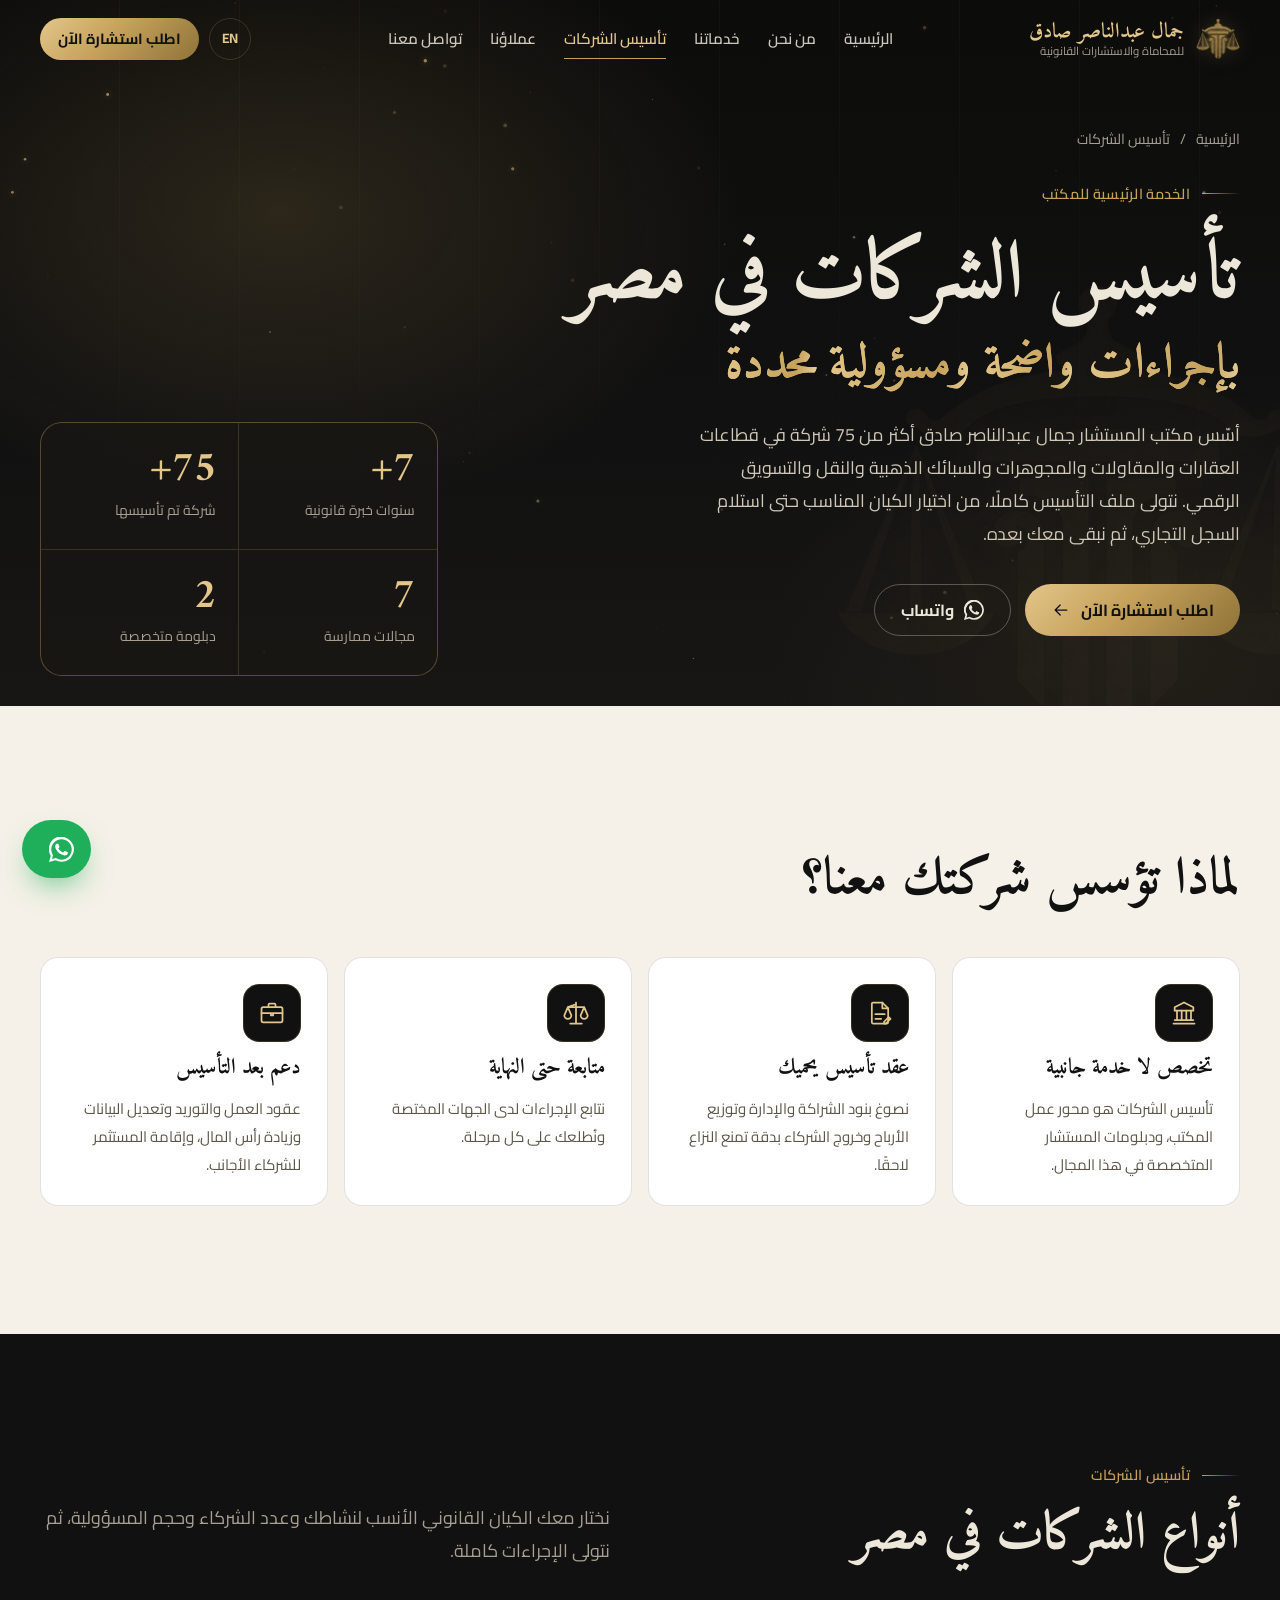
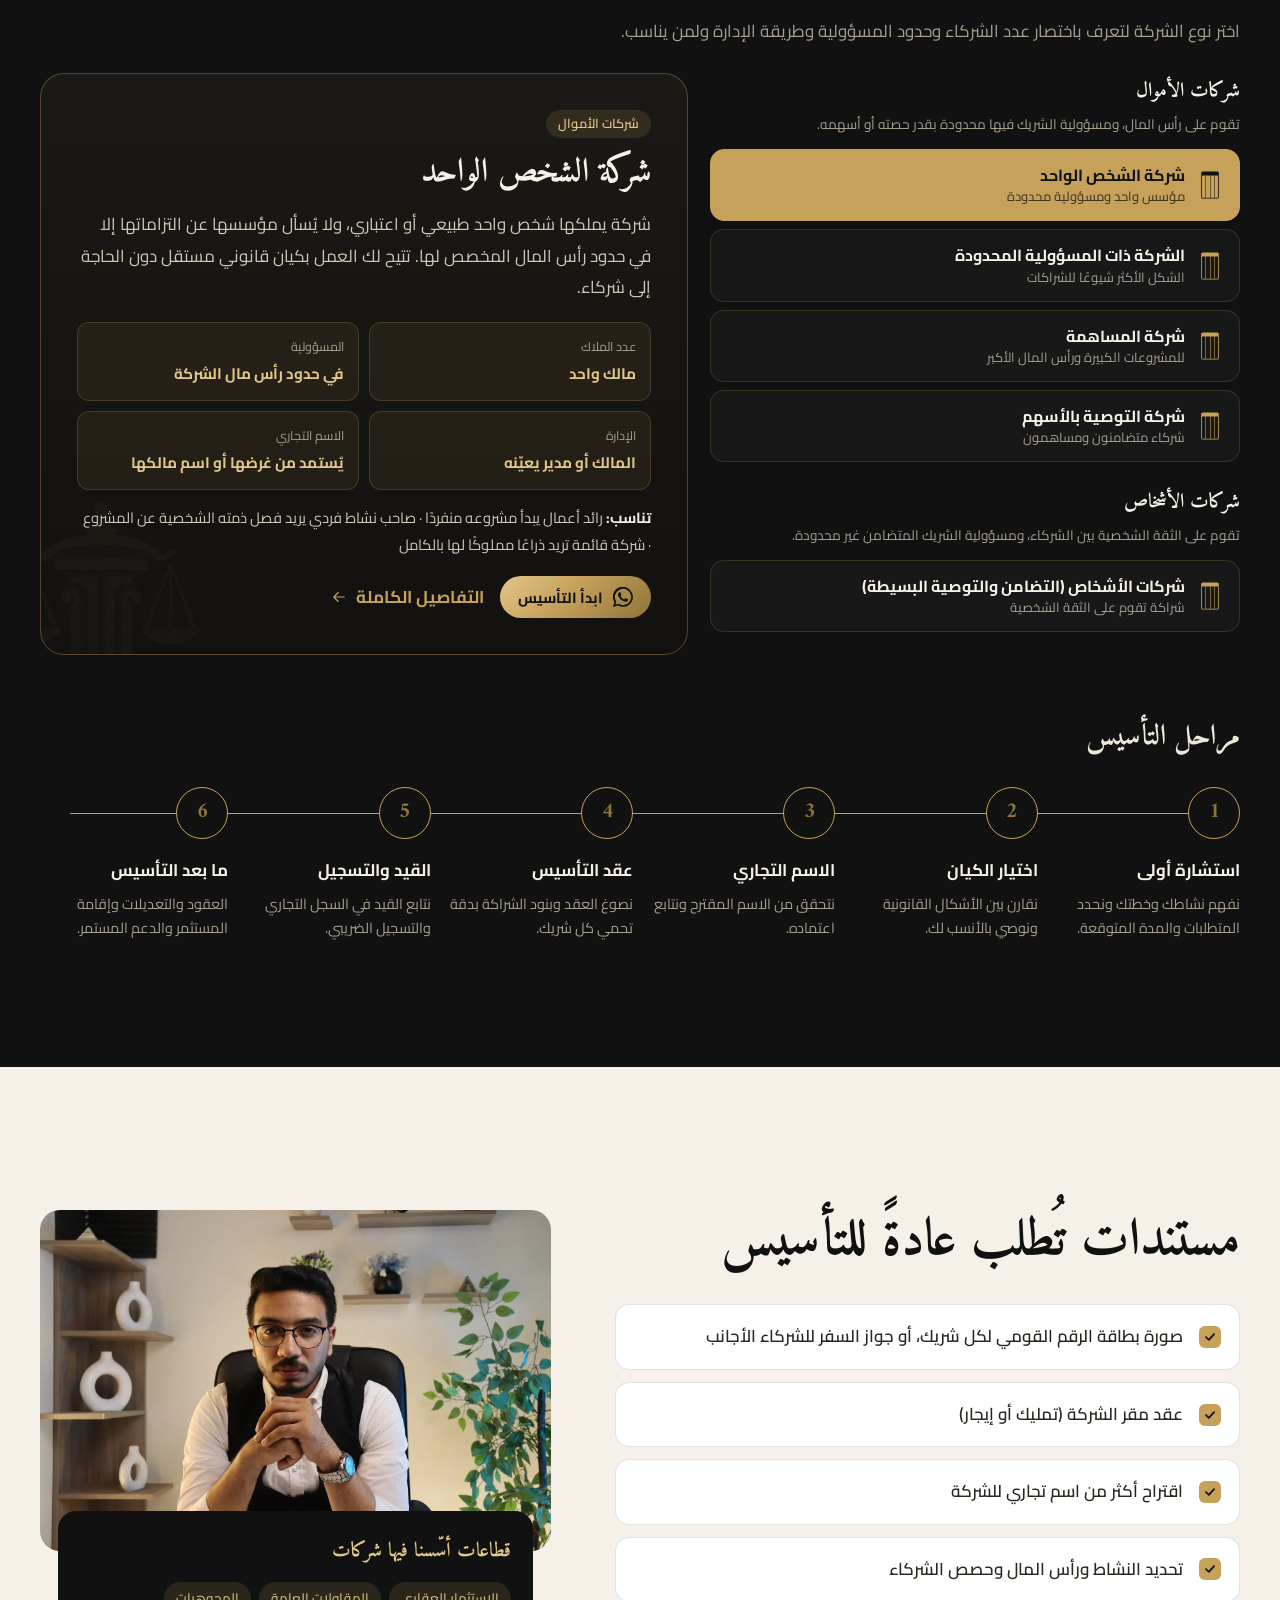
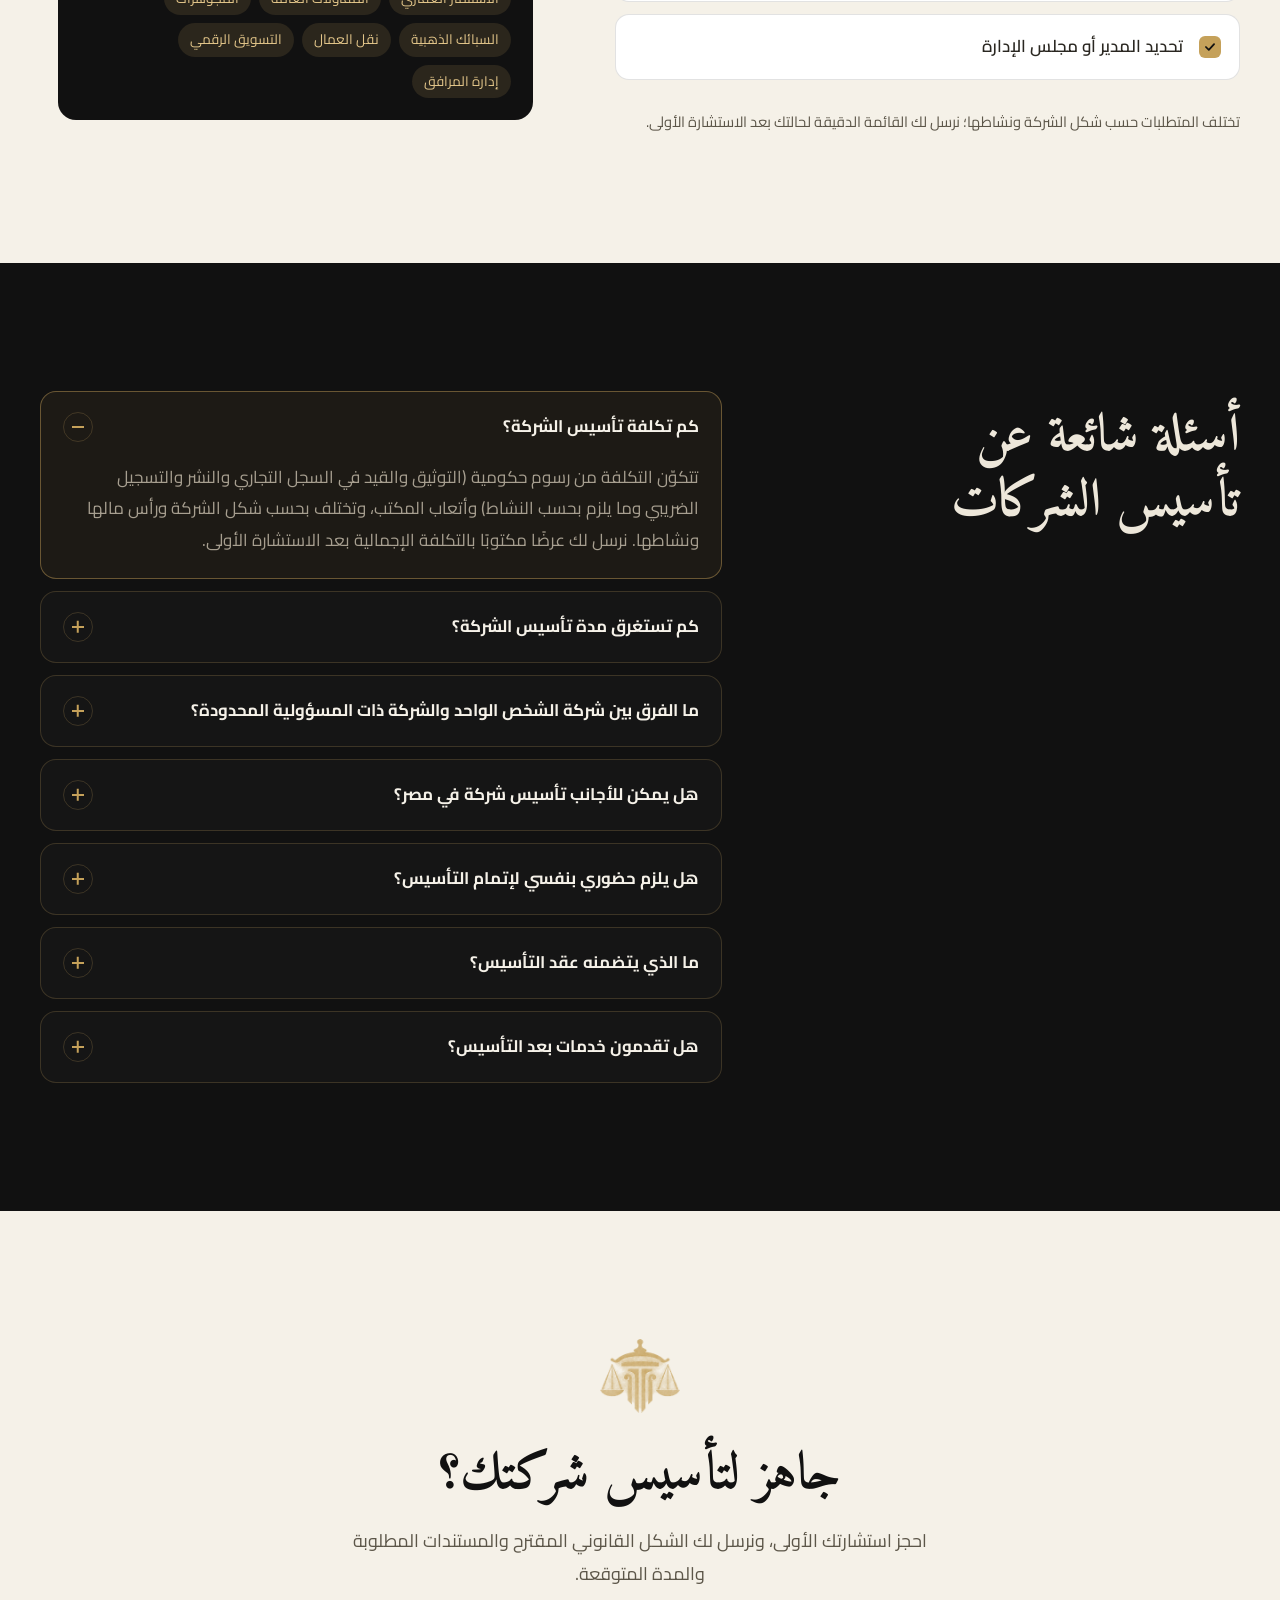
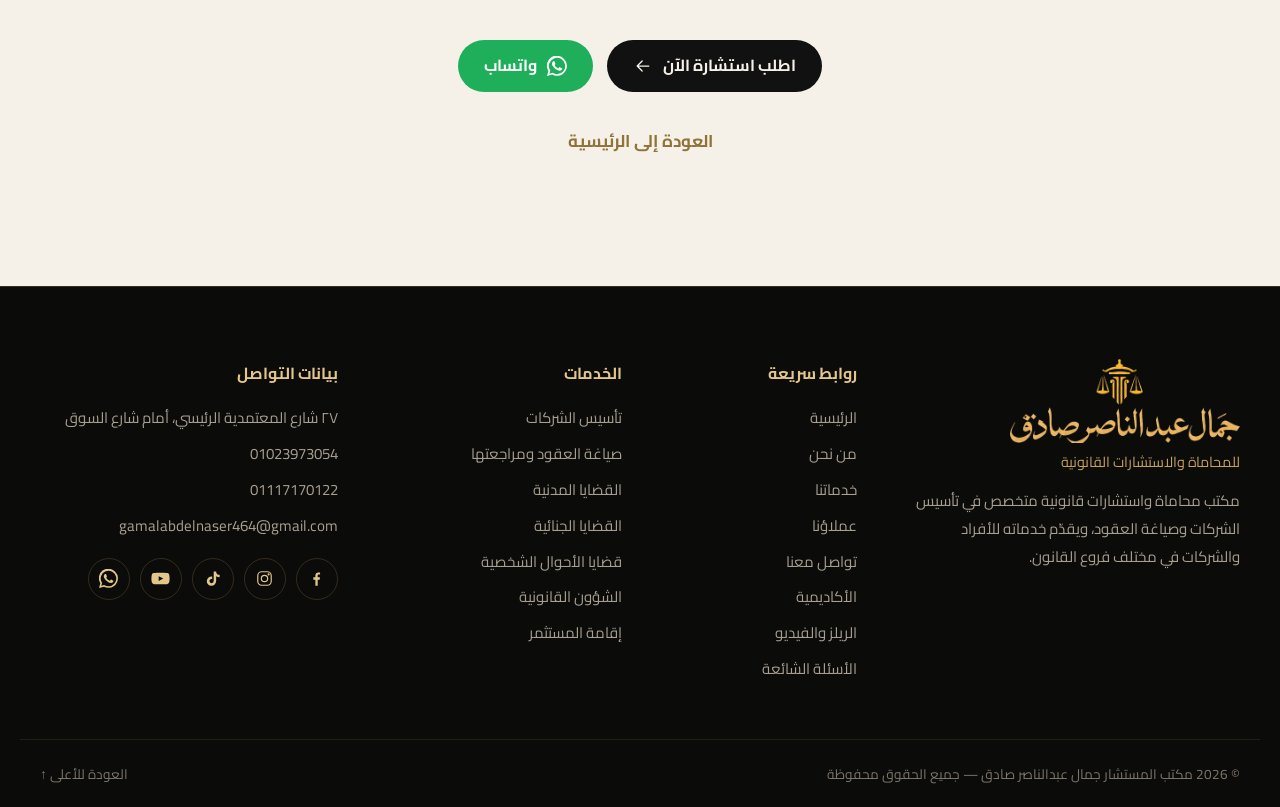
==== commit a9392aae: "Add interactive company-type explorer (capital companies vs partnerships) Co-Authored-By: Claude Opu" ====
--- a/company-formation/index.html
+++ b/company-formation/index.html
@@ -119,17 +119,88 @@
     <div class="sec-head">
       <div>
         <p class="eyebrow" data-reveal><span class="rule"></span>تأسيس الشركات</p>
-        <h2 id="types-title" class="h2" data-split>أشكال الشركات التي نؤسسها</h2>
+        <h2 id="types-title" class="h2" data-split>أنواع الشركات في مصر</h2>
       </div>
       <p class="lead" data-reveal>نختار معك الكيان القانوني الأنسب لنشاطك وعدد الشركاء وحجم المسؤولية، ثم نتولى الإجراءات كاملة.</p>
     </div>
-    <ul class="types types-dark">
-      <li data-reveal style="--d:0.0s" data-spot><a class="type-link" href="../company-formation/single-person-company/index.html"><span class="type-col" aria-hidden="true"></span><h3>شركة الشخص الواحد</h3><p>لمؤسس واحد، وتقتصر مسؤوليته على رأس مال الشركة.</p><span class="link-arrow">اعرف أكثر<svg viewBox="0 0 24 24" fill="none" stroke="currentColor" stroke-width="1.5" stroke-linecap="round" stroke-linejoin="round" aria-hidden="true" class="ico-arrow"><path d="M5 12h14M13 6l6 6-6 6"/></svg></span></a></li>
-      <li data-reveal style="--d:0.08s" data-spot><a class="type-link" href="../company-formation/limited-liability-company/index.html"><span class="type-col" aria-hidden="true"></span><h3>ذات المسؤولية المحدودة</h3><p>لشريكين أو أكثر، وتتحدد مسؤولية كل شريك بقدر حصته.</p><span class="link-arrow">اعرف أكثر<svg viewBox="0 0 24 24" fill="none" stroke="currentColor" stroke-width="1.5" stroke-linecap="round" stroke-linejoin="round" aria-hidden="true" class="ico-arrow"><path d="M5 12h14M13 6l6 6-6 6"/></svg></span></a></li>
-      <li data-reveal style="--d:0.16s" data-spot><a class="type-link" href="../company-formation/joint-stock-company/index.html"><span class="type-col" aria-hidden="true"></span><h3>شركة المساهمة</h3><p>للمشروعات الأكبر، ورأس مالها مقسّم إلى أسهم.</p><span class="link-arrow">اعرف أكثر<svg viewBox="0 0 24 24" fill="none" stroke="currentColor" stroke-width="1.5" stroke-linecap="round" stroke-linejoin="round" aria-hidden="true" class="ico-arrow"><path d="M5 12h14M13 6l6 6-6 6"/></svg></span></a></li>
-      <li data-reveal style="--d:0.24s" data-spot><a class="type-link" href="../company-formation/partnerships/index.html"><span class="type-col" aria-hidden="true"></span><h3>شركات الأشخاص</h3><p>التضامن والتوصية البسيطة، وتقوم على الثقة بين الشركاء.</p><span class="link-arrow">اعرف أكثر<svg viewBox="0 0 24 24" fill="none" stroke="currentColor" stroke-width="1.5" stroke-linecap="round" stroke-linejoin="round" aria-hidden="true" class="ico-arrow"><path d="M5 12h14M13 6l6 6-6 6"/></svg></span></a></li>
-    </ul>
-    <h2 class="h3 on-dark" data-reveal>مراحل التأسيس</h2>
+    <p class="ex-intro on-dark" data-reveal>اختر نوع الشركة لتعرف باختصار عدد الشركاء وحدود المسؤولية وطريقة الإدارة ولمن يناسب.</p>
+<div class="explorer explorer-dark" data-explorer>
+  <div class="ex-tabs" role="tablist" aria-label="أنواع الشركات في مصر">
+    <div class="ex-group">
+      <p class="ex-group-h"><b>شركات الأموال</b><small>تقوم على رأس المال، ومسؤولية الشريك فيها محدودة بقدر حصته أو أسهمه.</small></p>
+      <button type="button" role="tab" id="ex-tab-f-capital-1" aria-controls="ex-panel-f-capital-1" aria-selected="true" class="ex-tab">
+        <span class="type-col" aria-hidden="true"></span><span><b>شركة الشخص الواحد</b><small>مؤسس واحد ومسؤولية محدودة</small></span>
+      </button>
+      <button type="button" role="tab" id="ex-tab-f-capital-2" aria-controls="ex-panel-f-capital-2" aria-selected="false" class="ex-tab">
+        <span class="type-col" aria-hidden="true"></span><span><b>الشركة ذات المسؤولية المحدودة</b><small>الشكل الأكثر شيوعًا للشراكات</small></span>
+      </button>
+      <button type="button" role="tab" id="ex-tab-f-capital-3" aria-controls="ex-panel-f-capital-3" aria-selected="false" class="ex-tab">
+        <span class="type-col" aria-hidden="true"></span><span><b>شركة المساهمة</b><small>للمشروعات الكبيرة ورأس المال الأكبر</small></span>
+      </button>
+      <button type="button" role="tab" id="ex-tab-f-capital-4" aria-controls="ex-panel-f-capital-4" aria-selected="false" class="ex-tab">
+        <span class="type-col" aria-hidden="true"></span><span><b>شركة التوصية بالأسهم</b><small>شركاء متضامنون ومساهمون</small></span>
+      </button>
+    </div>
+    <div class="ex-group">
+      <p class="ex-group-h"><b>شركات الأشخاص</b><small>تقوم على الثقة الشخصية بين الشركاء، ومسؤولية الشريك المتضامن غير محدودة.</small></p>
+      <button type="button" role="tab" id="ex-tab-f-persons-1" aria-controls="ex-panel-f-persons-1" aria-selected="false" class="ex-tab">
+        <span class="type-col" aria-hidden="true"></span><span><b>شركات الأشخاص (التضامن والتوصية البسيطة)</b><small>شراكة تقوم على الثقة الشخصية</small></span>
+      </button>
+    </div>
+  </div>
+  <div class="ex-panels">
+    <article class="ex-panel" role="tabpanel" id="ex-panel-f-capital-1" aria-labelledby="ex-tab-f-capital-1" >
+      <span class="chip">شركات الأموال</span>
+      <h4>شركة الشخص الواحد</h4>
+      <p>شركة يملكها شخص واحد طبيعي أو اعتباري، ولا يُسأل مؤسسها عن التزاماتها إلا في حدود رأس المال المخصص لها. تتيح لك العمل بكيان قانوني مستقل دون الحاجة إلى شركاء.</p>
+      <dl class="ex-facts"><div><dt>عدد الملاك</dt><dd>مالك واحد</dd></div><div><dt>المسؤولية</dt><dd>في حدود رأس مال الشركة</dd></div><div><dt>الإدارة</dt><dd>المالك أو مدير يعيّنه</dd></div><div><dt>الاسم التجاري</dt><dd>يُستمد من غرضها أو اسم مالكها</dd></div></dl>
+      <p class="ex-suits"><b>تناسب:</b> رائد أعمال يبدأ مشروعه منفردًا · صاحب نشاط فردي يريد فصل ذمته الشخصية عن المشروع · شركة قائمة تريد ذراعًا مملوكًا لها بالكامل</p>
+      <div class="ex-actions">
+        <a class="btn btn-gold btn-sm" href="https://wa.me/201023973054?text=%D8%A7%D8%A8%D8%AF%D8%A3%20%D8%A7%D9%84%D8%AA%D8%A3%D8%B3%D9%8A%D8%B3%3A%20%D8%B4%D8%B1%D9%83%D8%A9%20%D8%A7%D9%84%D8%B4%D8%AE%D8%B5%20%D8%A7%D9%84%D9%88%D8%A7%D8%AD%D8%AF" target="_blank" rel="noopener"><svg viewBox="0 0 24 24" aria-hidden="true"><path fill="currentColor" d="M17.5 14.4c-.3-.1-1.8-.9-2-1-.3-.1-.5-.1-.7.1-.2.3-.8 1-.9 1.2-.2.2-.3.2-.6.1-.3-.1-1.3-.5-2.4-1.5-.9-.8-1.5-1.8-1.7-2.1-.2-.3 0-.5.1-.6l.4-.5c.2-.2.2-.3.3-.5.1-.2 0-.4 0-.5l-.9-2.2c-.2-.6-.5-.5-.7-.5h-.6c-.2 0-.5.1-.8.4-.3.3-1 1-1 2.5s1.1 2.9 1.2 3.1c.1.2 2.1 3.2 5.1 4.5.7.3 1.3.5 1.7.6.7.2 1.4.2 1.9.1.6-.1 1.8-.7 2-1.4.2-.7.2-1.3.2-1.4-.1-.2-.3-.3-.6-.4zM12 21.8c-1.8 0-3.5-.5-5-1.4l-.4-.2-3.7 1 1-3.6-.2-.4A9.8 9.8 0 1 1 12 21.8zm8.4-18.2A11.8 11.8 0 0 0 1.7 17.9L0 24l6.3-1.7a11.8 11.8 0 0 0 5.7 1.4A11.8 11.8 0 0 0 20.4 3.6z"/></svg><span>ابدأ التأسيس</span></a>
+<a class="link-arrow" href="../company-formation/single-person-company/index.html">التفاصيل الكاملة<svg viewBox="0 0 24 24" fill="none" stroke="currentColor" stroke-width="1.5" stroke-linecap="round" stroke-linejoin="round" aria-hidden="true" class="ico-arrow"><path d="M5 12h14M13 6l6 6-6 6"/></svg></a>      </div>
+    </article>
+    <article class="ex-panel" role="tabpanel" id="ex-panel-f-capital-2" aria-labelledby="ex-tab-f-capital-2" hidden>
+      <span class="chip">شركات الأموال</span>
+      <h4>الشركة ذات المسؤولية المحدودة</h4>
+      <p>الشكل الأنسب لأغلب الشراكات الصغيرة والمتوسطة: شركاء من اثنين إلى خمسين، وتتحدد مسؤولية كل شريك بقدر حصته في رأس المال، مع مرونة في الإدارة وتوزيع الأرباح.</p>
+      <dl class="ex-facts"><div><dt>عدد الشركاء</dt><dd>من 2 إلى 50 شريكًا</dd></div><div><dt>المسؤولية</dt><dd>بقدر حصة كل شريك</dd></div><div><dt>الإدارة</dt><dd>مدير أو أكثر من الشركاء أو غيرهم</dd></div><div><dt>الحصص</dt><dd>لا تُطرح للاكتتاب العام</dd></div></dl>
+      <p class="ex-suits"><b>تناسب:</b> شريكان أو أكثر يبدؤون مشروعًا مشتركًا · الشركات العائلية · المشروعات التجارية والخدمية المتوسطة</p>
+      <div class="ex-actions">
+        <a class="btn btn-gold btn-sm" href="https://wa.me/201023973054?text=%D8%A7%D8%A8%D8%AF%D8%A3%20%D8%A7%D9%84%D8%AA%D8%A3%D8%B3%D9%8A%D8%B3%3A%20%D8%A7%D9%84%D8%B4%D8%B1%D9%83%D8%A9%20%D8%B0%D8%A7%D8%AA%20%D8%A7%D9%84%D9%85%D8%B3%D8%A4%D9%88%D9%84%D9%8A%D8%A9%20%D8%A7%D9%84%D9%85%D8%AD%D8%AF%D9%88%D8%AF%D8%A9" target="_blank" rel="noopener"><svg viewBox="0 0 24 24" aria-hidden="true"><path fill="currentColor" d="M17.5 14.4c-.3-.1-1.8-.9-2-1-.3-.1-.5-.1-.7.1-.2.3-.8 1-.9 1.2-.2.2-.3.2-.6.1-.3-.1-1.3-.5-2.4-1.5-.9-.8-1.5-1.8-1.7-2.1-.2-.3 0-.5.1-.6l.4-.5c.2-.2.2-.3.3-.5.1-.2 0-.4 0-.5l-.9-2.2c-.2-.6-.5-.5-.7-.5h-.6c-.2 0-.5.1-.8.4-.3.3-1 1-1 2.5s1.1 2.9 1.2 3.1c.1.2 2.1 3.2 5.1 4.5.7.3 1.3.5 1.7.6.7.2 1.4.2 1.9.1.6-.1 1.8-.7 2-1.4.2-.7.2-1.3.2-1.4-.1-.2-.3-.3-.6-.4zM12 21.8c-1.8 0-3.5-.5-5-1.4l-.4-.2-3.7 1 1-3.6-.2-.4A9.8 9.8 0 1 1 12 21.8zm8.4-18.2A11.8 11.8 0 0 0 1.7 17.9L0 24l6.3-1.7a11.8 11.8 0 0 0 5.7 1.4A11.8 11.8 0 0 0 20.4 3.6z"/></svg><span>ابدأ التأسيس</span></a>
+<a class="link-arrow" href="../company-formation/limited-liability-company/index.html">التفاصيل الكاملة<svg viewBox="0 0 24 24" fill="none" stroke="currentColor" stroke-width="1.5" stroke-linecap="round" stroke-linejoin="round" aria-hidden="true" class="ico-arrow"><path d="M5 12h14M13 6l6 6-6 6"/></svg></a>      </div>
+    </article>
+    <article class="ex-panel" role="tabpanel" id="ex-panel-f-capital-3" aria-labelledby="ex-tab-f-capital-3" hidden>
+      <span class="chip">شركات الأموال</span>
+      <h4>شركة المساهمة</h4>
+      <p>شركة يُقسَّم رأس مالها إلى أسهم متساوية القيمة قابلة للتداول، ولا يُسأل المساهم إلا بقدر قيمة أسهمه. تناسب المشروعات التي تحتاج رأس مال كبيرًا أو عددًا كبيرًا من المستثمرين.</p>
+      <dl class="ex-facts"><div><dt>عدد المساهمين</dt><dd>ثلاثة على الأقل</dd></div><div><dt>المسؤولية</dt><dd>بقدر قيمة الأسهم</dd></div><div><dt>الإدارة</dt><dd>مجلس إدارة وجمعية عامة</dd></div><div><dt>رأس المال</dt><dd>مقسّم إلى أسهم قابلة للتداول</dd></div></dl>
+      <p class="ex-suits"><b>تناسب:</b> المشروعات الكبيرة والاستثمارية · الشركات التي تخطط لجذب مستثمرين أو التوسع · المشروعات العقارية والصناعية الكبرى</p>
+      <div class="ex-actions">
+        <a class="btn btn-gold btn-sm" href="https://wa.me/201023973054?text=%D8%A7%D8%A8%D8%AF%D8%A3%20%D8%A7%D9%84%D8%AA%D8%A3%D8%B3%D9%8A%D8%B3%3A%20%D8%B4%D8%B1%D9%83%D8%A9%20%D8%A7%D9%84%D9%85%D8%B3%D8%A7%D9%87%D9%85%D8%A9" target="_blank" rel="noopener"><svg viewBox="0 0 24 24" aria-hidden="true"><path fill="currentColor" d="M17.5 14.4c-.3-.1-1.8-.9-2-1-.3-.1-.5-.1-.7.1-.2.3-.8 1-.9 1.2-.2.2-.3.2-.6.1-.3-.1-1.3-.5-2.4-1.5-.9-.8-1.5-1.8-1.7-2.1-.2-.3 0-.5.1-.6l.4-.5c.2-.2.2-.3.3-.5.1-.2 0-.4 0-.5l-.9-2.2c-.2-.6-.5-.5-.7-.5h-.6c-.2 0-.5.1-.8.4-.3.3-1 1-1 2.5s1.1 2.9 1.2 3.1c.1.2 2.1 3.2 5.1 4.5.7.3 1.3.5 1.7.6.7.2 1.4.2 1.9.1.6-.1 1.8-.7 2-1.4.2-.7.2-1.3.2-1.4-.1-.2-.3-.3-.6-.4zM12 21.8c-1.8 0-3.5-.5-5-1.4l-.4-.2-3.7 1 1-3.6-.2-.4A9.8 9.8 0 1 1 12 21.8zm8.4-18.2A11.8 11.8 0 0 0 1.7 17.9L0 24l6.3-1.7a11.8 11.8 0 0 0 5.7 1.4A11.8 11.8 0 0 0 20.4 3.6z"/></svg><span>ابدأ التأسيس</span></a>
+<a class="link-arrow" href="../company-formation/joint-stock-company/index.html">التفاصيل الكاملة<svg viewBox="0 0 24 24" fill="none" stroke="currentColor" stroke-width="1.5" stroke-linecap="round" stroke-linejoin="round" aria-hidden="true" class="ico-arrow"><path d="M5 12h14M13 6l6 6-6 6"/></svg></a>      </div>
+    </article>
+    <article class="ex-panel" role="tabpanel" id="ex-panel-f-capital-4" aria-labelledby="ex-tab-f-capital-4" hidden>
+      <span class="chip">شركات الأموال</span>
+      <h4>شركة التوصية بالأسهم</h4>
+      <p>تجمع بين شركاء متضامنين يديرون الشركة ويُسألون مسؤولية غير محدودة، وشركاء مساهمين لا يُسألون إلا بقدر قيمة أسهمهم. رأس مالها مقسّم إلى أسهم قابلة للتداول.</p>
+      <dl class="ex-facts"><div><dt>الشركاء</dt><dd>متضامن واحد على الأقل + مساهمون</dd></div><div><dt>مسؤولية المتضامن</dt><dd>غير محدودة</dd></div><div><dt>مسؤولية المساهم</dt><dd>بقدر قيمة أسهمه</dd></div><div><dt>الإدارة</dt><dd>الشركاء المتضامنون</dd></div></dl>
+      <p class="ex-suits"><b>تناسب:</b> مؤسس يريد الاحتفاظ بالإدارة مع جذب ممولين · مشروعات عائلية تتوسع بمستثمرين</p>
+      <div class="ex-actions">
+        <a class="btn btn-gold btn-sm" href="https://wa.me/201023973054?text=%D8%A7%D8%A8%D8%AF%D8%A3%20%D8%A7%D9%84%D8%AA%D8%A3%D8%B3%D9%8A%D8%B3%3A%20%D8%B4%D8%B1%D9%83%D8%A9%20%D8%A7%D9%84%D8%AA%D9%88%D8%B5%D9%8A%D8%A9%20%D8%A8%D8%A7%D9%84%D8%A3%D8%B3%D9%87%D9%85" target="_blank" rel="noopener"><svg viewBox="0 0 24 24" aria-hidden="true"><path fill="currentColor" d="M17.5 14.4c-.3-.1-1.8-.9-2-1-.3-.1-.5-.1-.7.1-.2.3-.8 1-.9 1.2-.2.2-.3.2-.6.1-.3-.1-1.3-.5-2.4-1.5-.9-.8-1.5-1.8-1.7-2.1-.2-.3 0-.5.1-.6l.4-.5c.2-.2.2-.3.3-.5.1-.2 0-.4 0-.5l-.9-2.2c-.2-.6-.5-.5-.7-.5h-.6c-.2 0-.5.1-.8.4-.3.3-1 1-1 2.5s1.1 2.9 1.2 3.1c.1.2 2.1 3.2 5.1 4.5.7.3 1.3.5 1.7.6.7.2 1.4.2 1.9.1.6-.1 1.8-.7 2-1.4.2-.7.2-1.3.2-1.4-.1-.2-.3-.3-.6-.4zM12 21.8c-1.8 0-3.5-.5-5-1.4l-.4-.2-3.7 1 1-3.6-.2-.4A9.8 9.8 0 1 1 12 21.8zm8.4-18.2A11.8 11.8 0 0 0 1.7 17.9L0 24l6.3-1.7a11.8 11.8 0 0 0 5.7 1.4A11.8 11.8 0 0 0 20.4 3.6z"/></svg><span>ابدأ التأسيس</span></a>
+      </div>
+    </article>
+    <article class="ex-panel" role="tabpanel" id="ex-panel-f-persons-1" aria-labelledby="ex-tab-f-persons-1" hidden>
+      <span class="chip">شركات الأشخاص</span>
+      <h4>شركات الأشخاص (التضامن والتوصية البسيطة)</h4>
+      <p>شركات تقوم على الاعتبار الشخصي والثقة بين الشركاء. في شركة التضامن يُسأل كل الشركاء مسؤولية شخصية وتضامنية عن ديون الشركة، وفي التوصية البسيطة يوجد شريك متضامن على الأقل وشريك موصٍ لا يُسأل إلا بقدر حصته.</p>
+      <dl class="ex-facts"><div><dt>الأنواع</dt><dd>تضامن وتوصية بسيطة</dd></div><div><dt>مسؤولية المتضامن</dt><dd>شخصية وتضامنية غير محدودة</dd></div><div><dt>مسؤولية الموصي</dt><dd>بقدر حصته فقط</dd></div><div><dt>عنوان الشركة</dt><dd>يتكوّن من أسماء الشركاء المتضامنين</dd></div></dl>
+      <p class="ex-suits"><b>تناسب:</b> الشراكات العائلية والمهنية الصغيرة · شركاء تجمعهم ثقة كبيرة ومعرفة سابقة · شريك ممول يريد المشاركة دون إدارة (في التوصية البسيطة)</p>
+      <div class="ex-actions">
+        <a class="btn btn-gold btn-sm" href="https://wa.me/201023973054?text=%D8%A7%D8%A8%D8%AF%D8%A3%20%D8%A7%D9%84%D8%AA%D8%A3%D8%B3%D9%8A%D8%B3%3A%20%D8%B4%D8%B1%D9%83%D8%A7%D8%AA%20%D8%A7%D9%84%D8%A3%D8%B4%D8%AE%D8%A7%D8%B5%20%28%D8%A7%D9%84%D8%AA%D8%B6%D8%A7%D9%85%D9%86%20%D9%88%D8%A7%D9%84%D8%AA%D9%88%D8%B5%D9%8A%D8%A9%20%D8%A7%D9%84%D8%A8%D8%B3%D9%8A%D8%B7%D8%A9%29" target="_blank" rel="noopener"><svg viewBox="0 0 24 24" aria-hidden="true"><path fill="currentColor" d="M17.5 14.4c-.3-.1-1.8-.9-2-1-.3-.1-.5-.1-.7.1-.2.3-.8 1-.9 1.2-.2.2-.3.2-.6.1-.3-.1-1.3-.5-2.4-1.5-.9-.8-1.5-1.8-1.7-2.1-.2-.3 0-.5.1-.6l.4-.5c.2-.2.2-.3.3-.5.1-.2 0-.4 0-.5l-.9-2.2c-.2-.6-.5-.5-.7-.5h-.6c-.2 0-.5.1-.8.4-.3.3-1 1-1 2.5s1.1 2.9 1.2 3.1c.1.2 2.1 3.2 5.1 4.5.7.3 1.3.5 1.7.6.7.2 1.4.2 1.9.1.6-.1 1.8-.7 2-1.4.2-.7.2-1.3.2-1.4-.1-.2-.3-.3-.6-.4zM12 21.8c-1.8 0-3.5-.5-5-1.4l-.4-.2-3.7 1 1-3.6-.2-.4A9.8 9.8 0 1 1 12 21.8zm8.4-18.2A11.8 11.8 0 0 0 1.7 17.9L0 24l6.3-1.7a11.8 11.8 0 0 0 5.7 1.4A11.8 11.8 0 0 0 20.4 3.6z"/></svg><span>ابدأ التأسيس</span></a>
+<a class="link-arrow" href="../company-formation/partnerships/index.html">التفاصيل الكاملة<svg viewBox="0 0 24 24" fill="none" stroke="currentColor" stroke-width="1.5" stroke-linecap="round" stroke-linejoin="round" aria-hidden="true" class="ico-arrow"><path d="M5 12h14M13 6l6 6-6 6"/></svg></a>      </div>
+    </article>
+  </div>
+</div>    <h2 class="h3 on-dark" data-reveal>مراحل التأسيس</h2>
     <ol class="steps steps-dark" data-steps>
       <li data-reveal style="--d:0.0s"><span class="step-n">1</span><h3>استشارة أولى</h3><p>نفهم نشاطك وخطتك ونحدد المتطلبات والمدة المتوقعة.</p></li>
       <li data-reveal style="--d:0.08s"><span class="step-n">2</span><h3>اختيار الكيان</h3><p>نقارن بين الأشكال القانونية ونوصي بالأنسب لك.</p></li>
--- a/assets/css/style.css
+++ b/assets/css/style.css
@@ -641,3 +641,52 @@
   .faq-side{position:static}
   .vid-grid{grid-template-columns:1fr}
 }
+
+/* ===== v4: interactive company-type explorer ===== */
+.ex-intro{max-width:62ch;color:var(--muted-l);margin:-8px 0 26px}
+.ex-intro.on-dark{color:var(--muted-d)}
+.explorer{display:grid;grid-template-columns:minmax(0,.9fr) minmax(0,1.1fr);gap:22px;align-items:start}
+.ex-tabs{display:flex;flex-direction:column;gap:22px}
+.ex-group{display:flex;flex-direction:column;gap:8px}
+.ex-group-h{display:flex;flex-direction:column;gap:2px;margin-bottom:4px}
+.ex-group-h b{font-family:var(--f-display);font-size:1.25rem;color:var(--ink)}
+.ex-group-h small{font-size:.85rem;color:var(--muted-l)}
+.ex-tab{display:flex;align-items:center;gap:14px;width:100%;padding:14px 18px;border-radius:14px;background:#fff;border:1px solid var(--line-l);text-align:start;transition:border-color .3s,box-shadow .3s,transform .35s var(--ease),background .3s}
+.ex-tab .type-col{margin:0;flex:none;transform:scale(.8)}
+.ex-tab>span:last-child{display:flex;flex-direction:column;line-height:1.45;min-width:0}
+.ex-tab b{color:var(--ink);font-size:1rem}
+.ex-tab small{color:var(--muted-l);font-size:.82rem}
+.ex-tab:hover{border-color:var(--gold);transform:translateX(-4px)}
+html[dir="ltr"] .ex-tab:hover{transform:translateX(4px)}
+.ex-tab[aria-selected="true"]{background:var(--ink);border-color:var(--ink);box-shadow:0 18px 34px -20px rgba(17,17,17,.6)}
+.ex-tab[aria-selected="true"] b{color:var(--gold-hi)}
+.ex-tab[aria-selected="true"] small{color:var(--muted-d)}
+.ex-panels{position:sticky;top:calc(var(--header-h) + 20px);min-width:0}
+.ex-panel{position:relative;display:flex;flex-direction:column;gap:14px;padding:clamp(24px,3vw,36px);border-radius:24px;background:linear-gradient(180deg,#1b1915,#121110);color:var(--on-dark);border:1px solid rgba(197,161,90,.35);overflow:hidden;color-scheme:dark;animation:exIn .55s var(--ease)}
+.ex-panel::after{content:"";position:absolute;width:200px;height:200px;inset-inline-end:-40px;bottom:-40px;background:url(../img/mark-gold.webp) center/contain no-repeat;opacity:.06;pointer-events:none}
+.ex-panel .chip{align-self:flex-start}
+.ex-panel h4{font-family:var(--f-display);font-size:clamp(1.6rem,2.6vw,2.1rem);color:var(--ivory);line-height:1.3}
+.ex-panel>p{color:#cfc7b7}
+.ex-facts{margin:4px 0 0;display:grid;grid-template-columns:1fr 1fr;gap:10px}
+.ex-facts div{padding:12px 14px;border-radius:12px;background:rgba(197,161,90,.08);border:1px solid var(--line-d)}
+.ex-facts dt{font-size:.78rem;color:var(--muted-d)}
+.ex-facts dd{margin:2px 0 0;font-weight:700;color:var(--gold-hi);font-size:.95rem}
+.ex-suits{font-size:.92rem;color:var(--muted-d)}
+.ex-suits b{color:var(--ivory)}
+.ex-actions{display:flex;flex-wrap:wrap;align-items:center;gap:16px;margin-top:4px}
+@keyframes exIn{from{opacity:0;transform:translateY(14px)}to{opacity:1;transform:none}}
+.explorer-dark .ex-group-h b{color:var(--ivory)}
+.explorer-dark .ex-group-h small{color:var(--muted-d)}
+.explorer-dark .ex-tab{background:rgba(255,255,255,.03);border-color:rgba(197,161,90,.18)}
+.explorer-dark .ex-tab b{color:var(--ivory)}
+.explorer-dark .ex-tab small{color:var(--muted-d)}
+.explorer-dark .ex-tab[aria-selected="true"]{background:var(--gold);border-color:var(--gold)}
+.explorer-dark .ex-tab[aria-selected="true"] b{color:var(--ink)}
+.explorer-dark .ex-tab[aria-selected="true"] small{color:#3a3122}
+.explorer-dark .ex-tab[aria-selected="true"] .type-col{border-color:var(--ink);background:repeating-linear-gradient(90deg,transparent 0 4px,rgba(17,17,17,.5) 4px 5.5px)}
+.explorer-dark{margin-bottom:24px}
+@media (max-width:860px){
+  .explorer{grid-template-columns:1fr}
+  .ex-panels{position:static}
+  .ex-facts{grid-template-columns:1fr}
+}
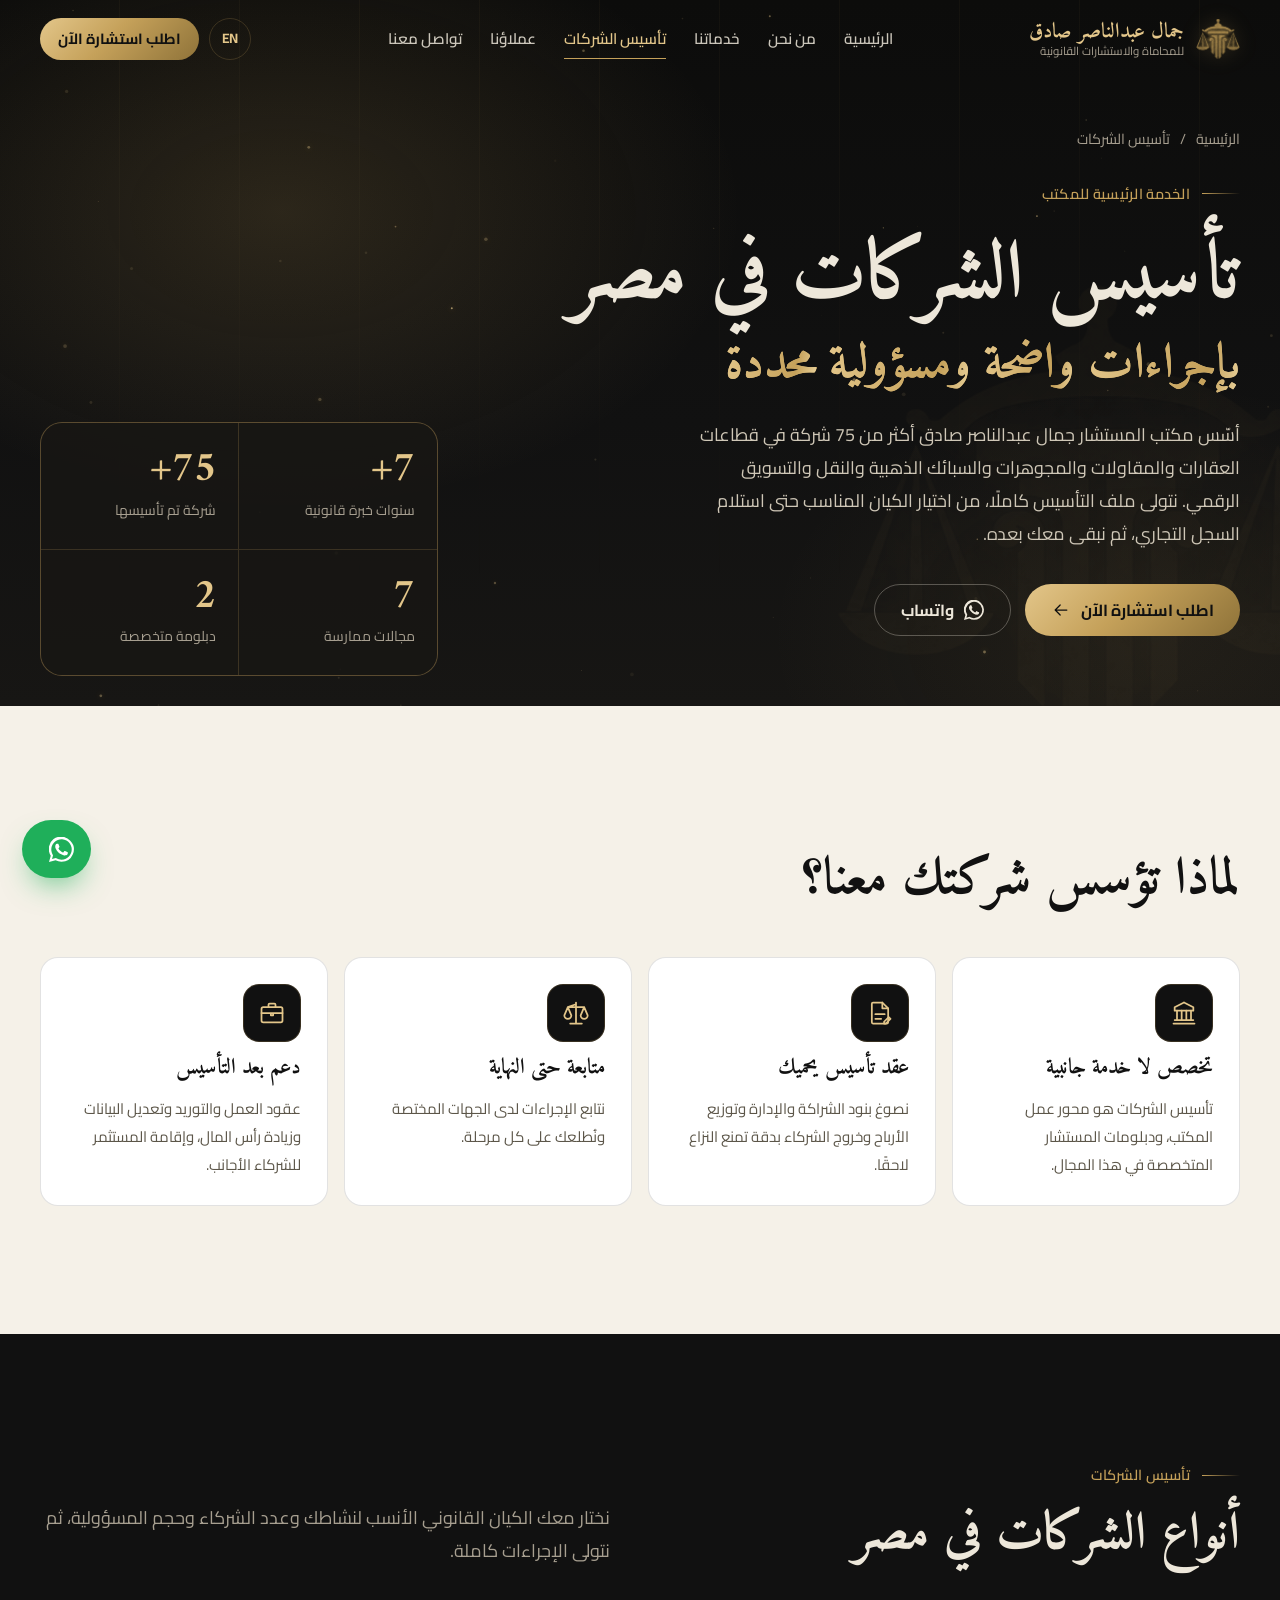
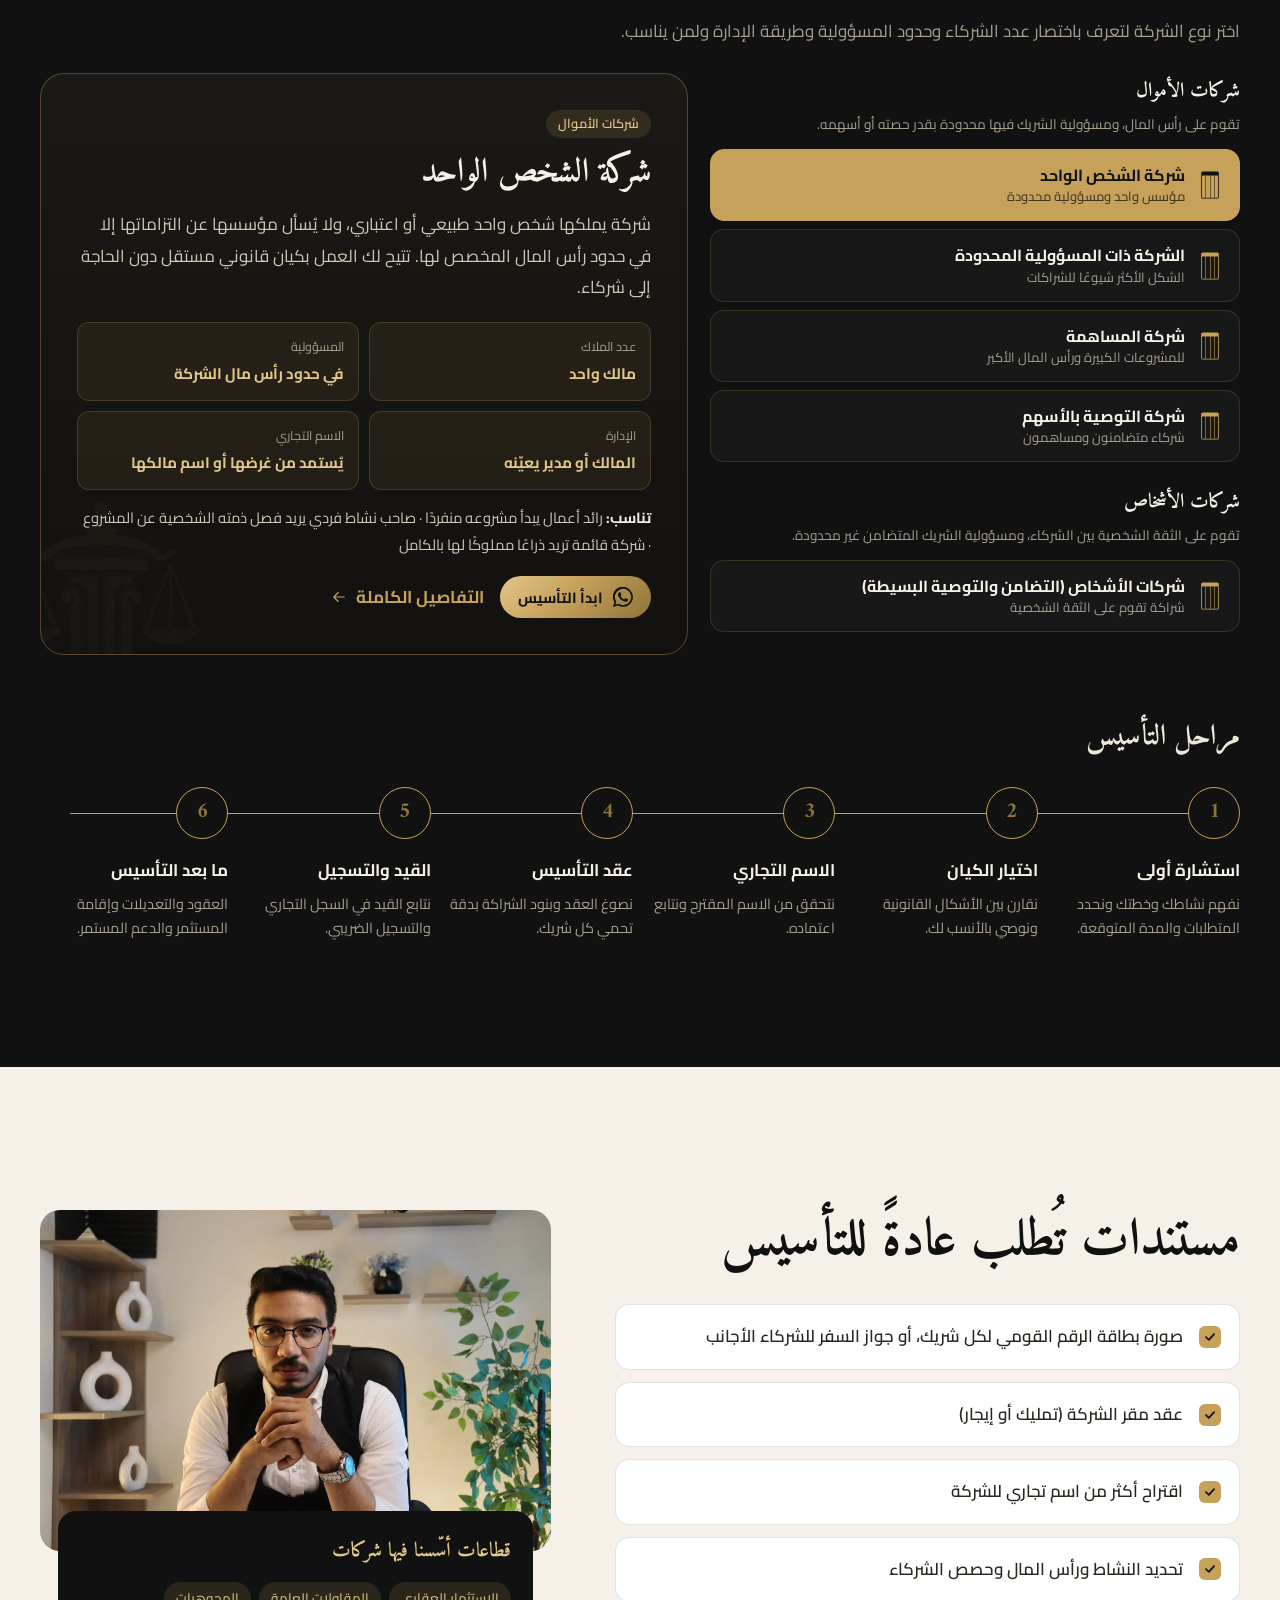
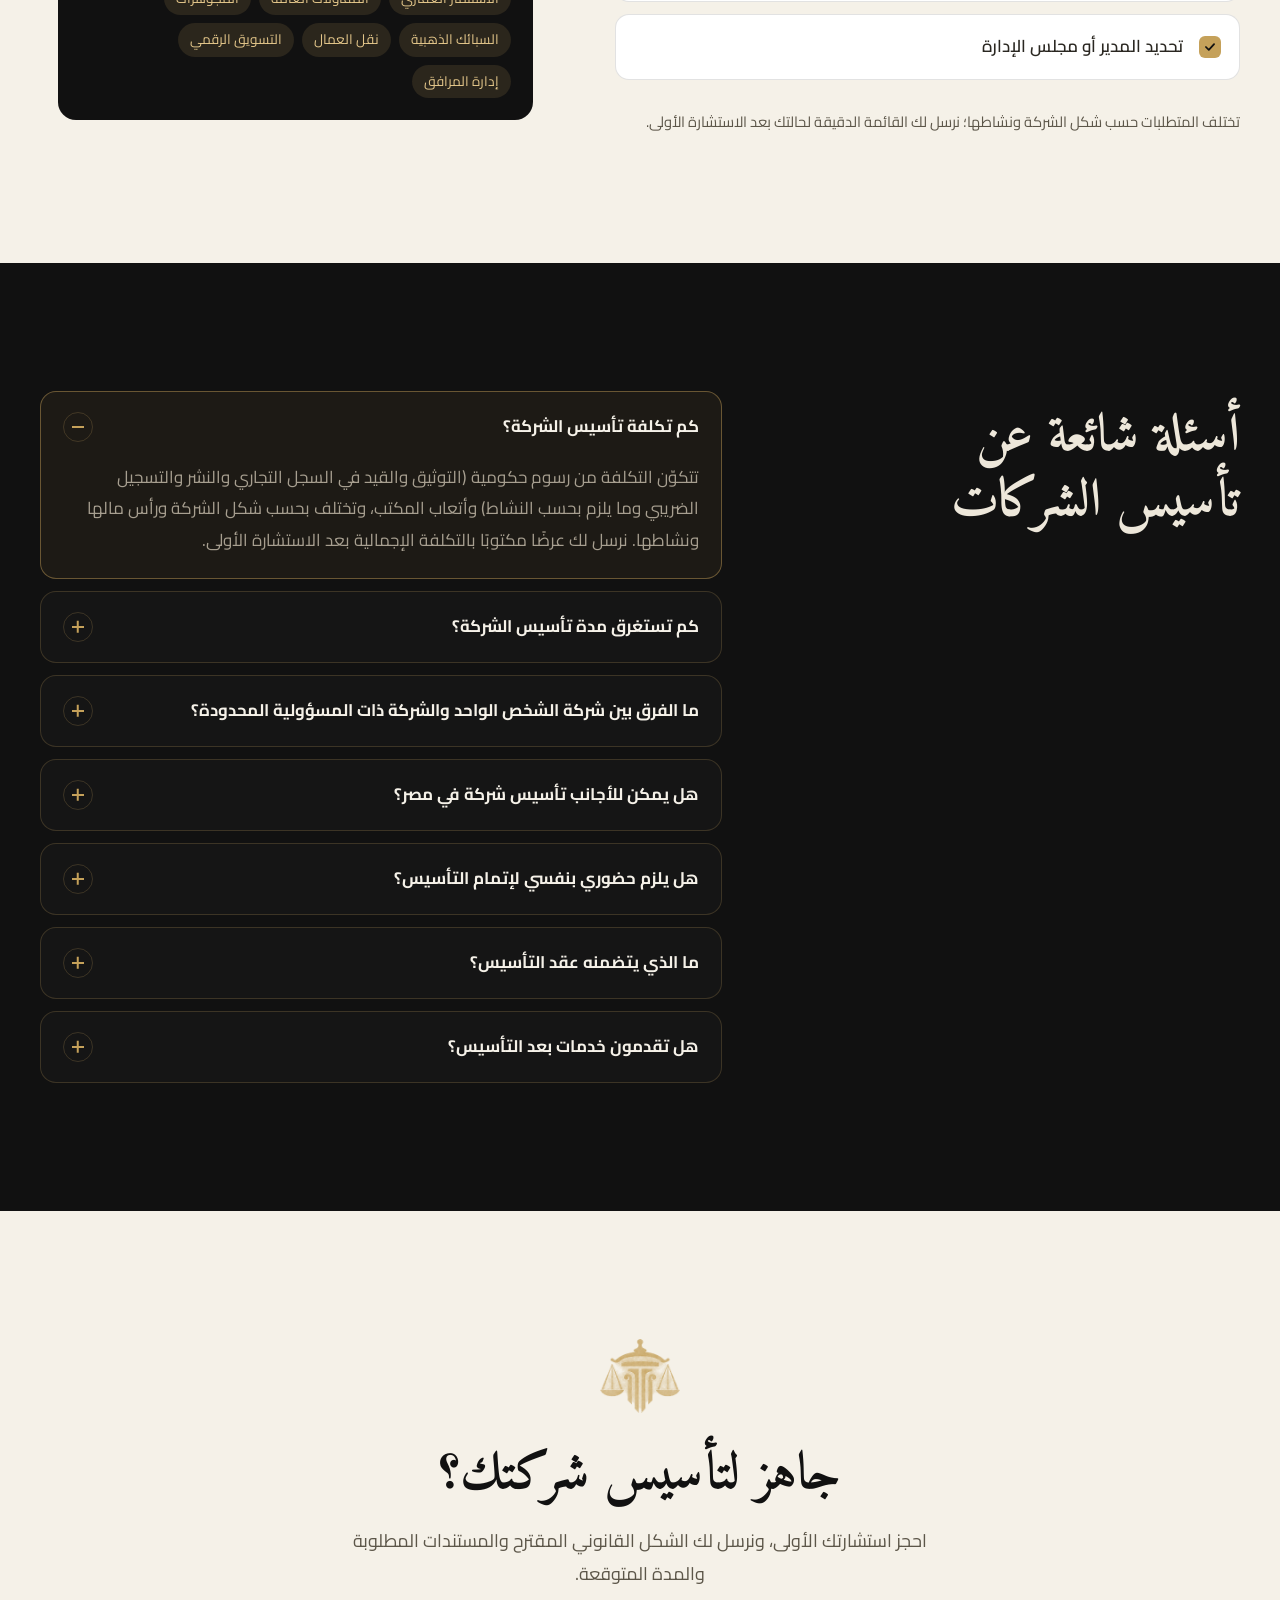
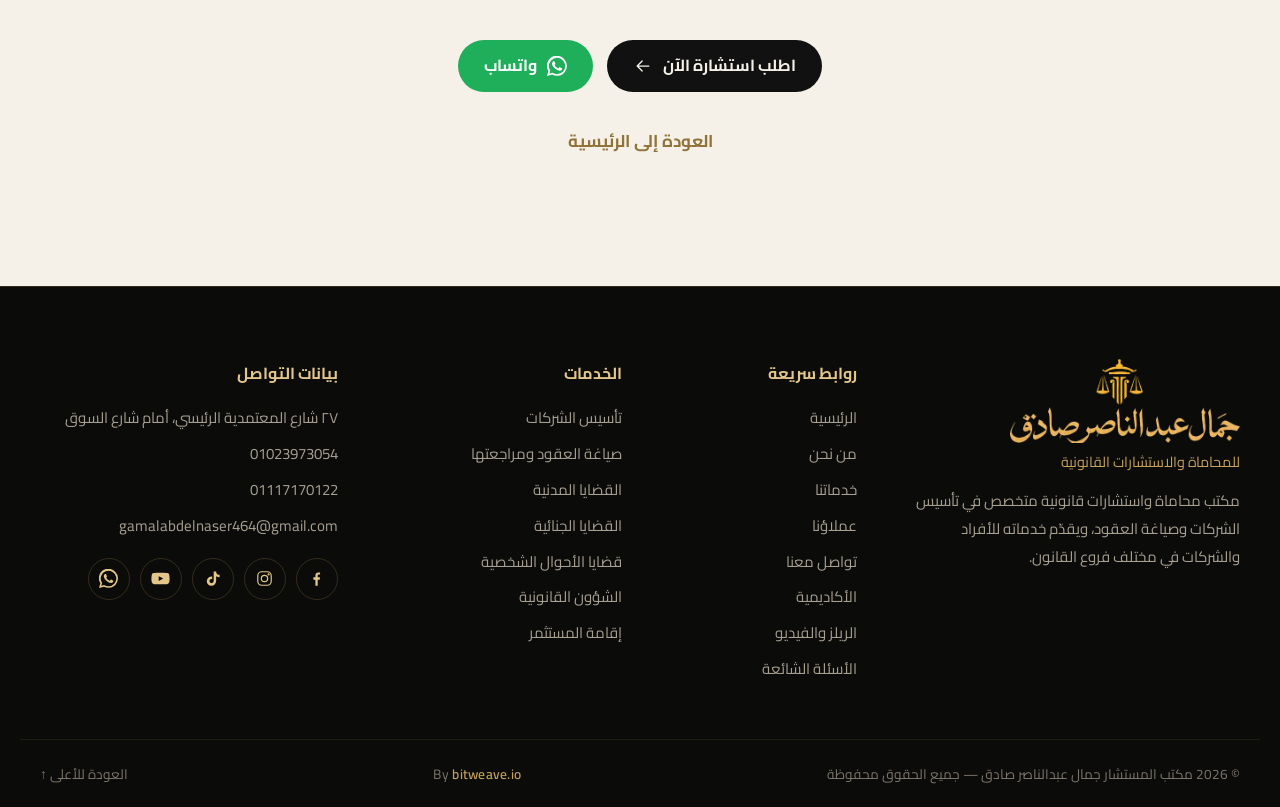
==== commit 7ce15e16: "Add 'By bitweave.io' credit to footer Co-Authored-By: Claude Opus 5.5 <noreply@anthropic.com> Claude" ====
--- a/company-formation/index.html
+++ b/company-formation/index.html
@@ -309,6 +309,7 @@
   </div>
   <div class="wrap f-bottom">
     <span>© <span data-year>2026</span> مكتب المستشار جمال عبدالناصر صادق — جميع الحقوق محفوظة</span>
+    <a class="credit" href="https://bitweave.io" target="_blank" rel="noopener" dir="ltr">By <b>bitweave.io</b></a>
     <a href="#top" class="to-top">العودة للأعلى ↑</a>
   </div>
 </footer>
--- a/assets/css/style.css
+++ b/assets/css/style.css
@@ -690,3 +690,6 @@
   .ex-panels{position:static}
   .ex-facts{grid-template-columns:1fr}
 }
+.credit{color:#7d766a;letter-spacing:.02em;transition:color .3s}
+.credit b{color:var(--gold);font-weight:600}
+.credit:hover,.credit:hover b{color:var(--gold-hi)}
